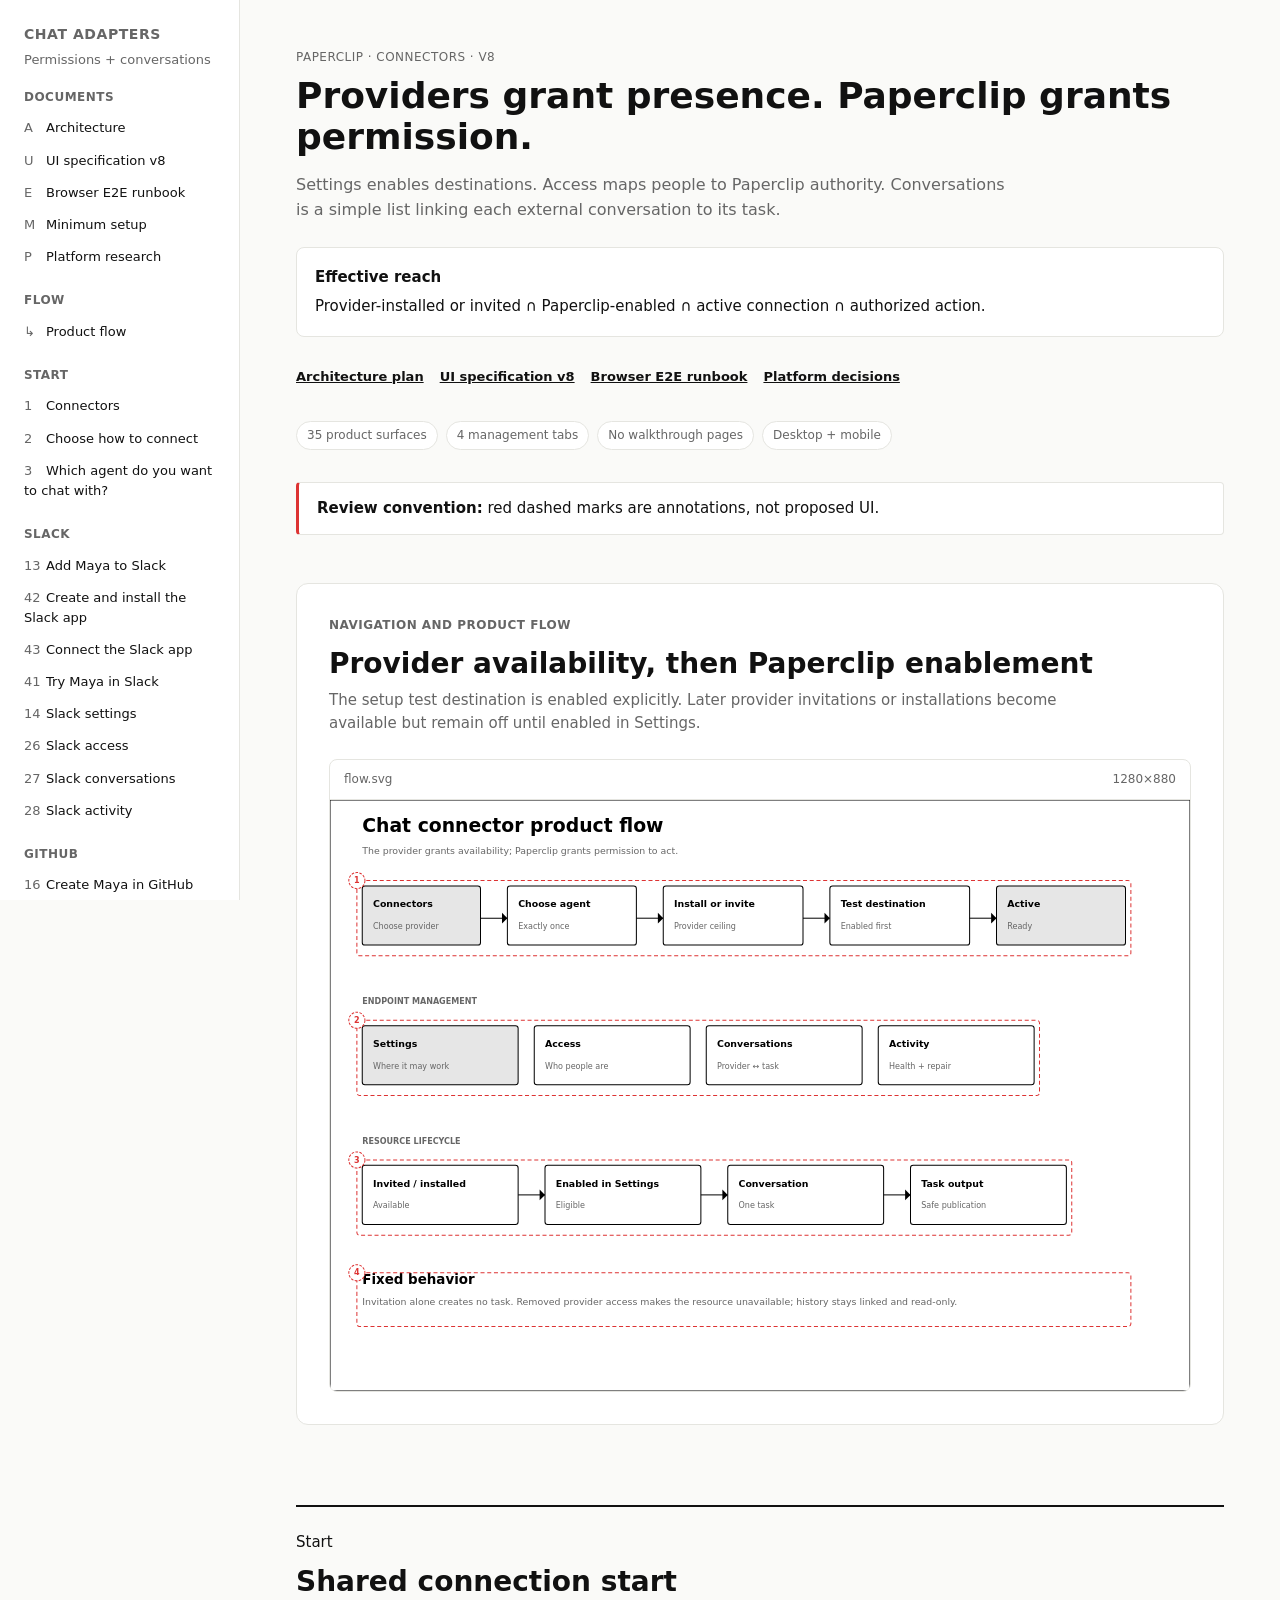
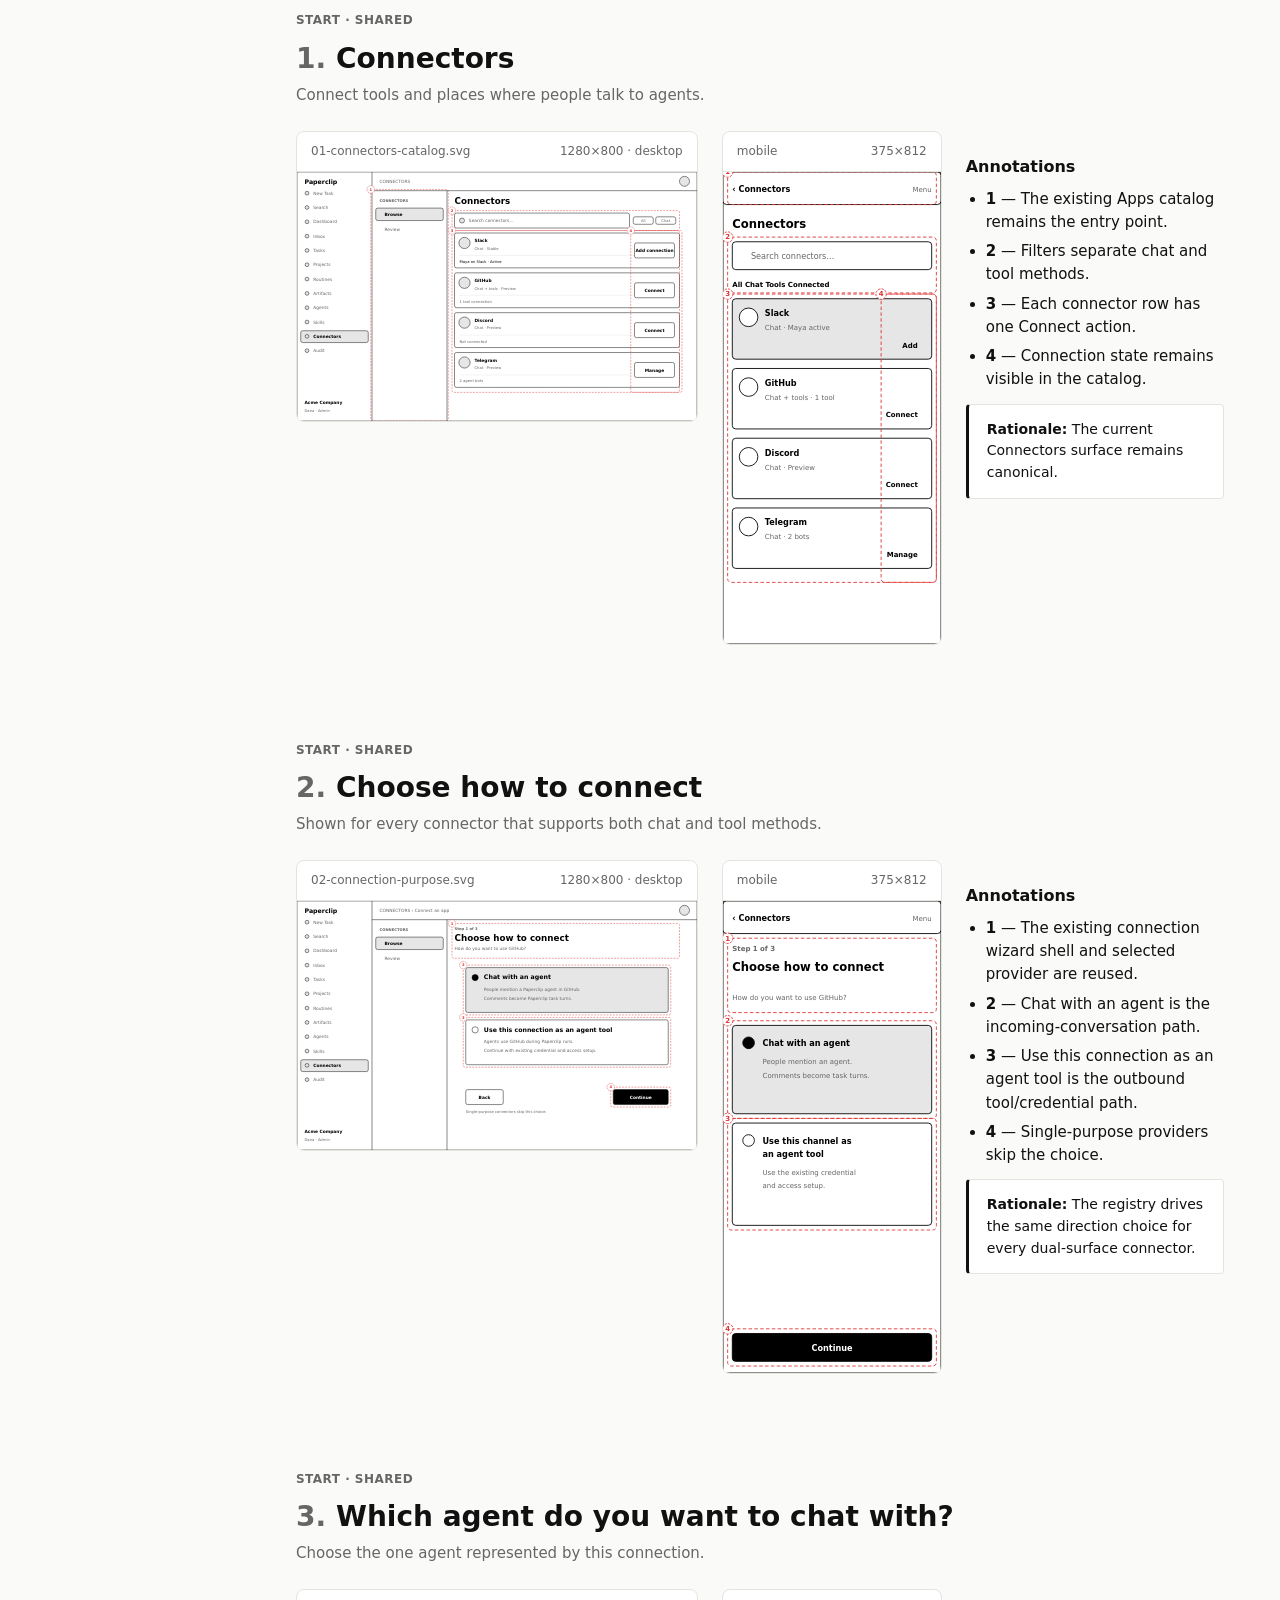
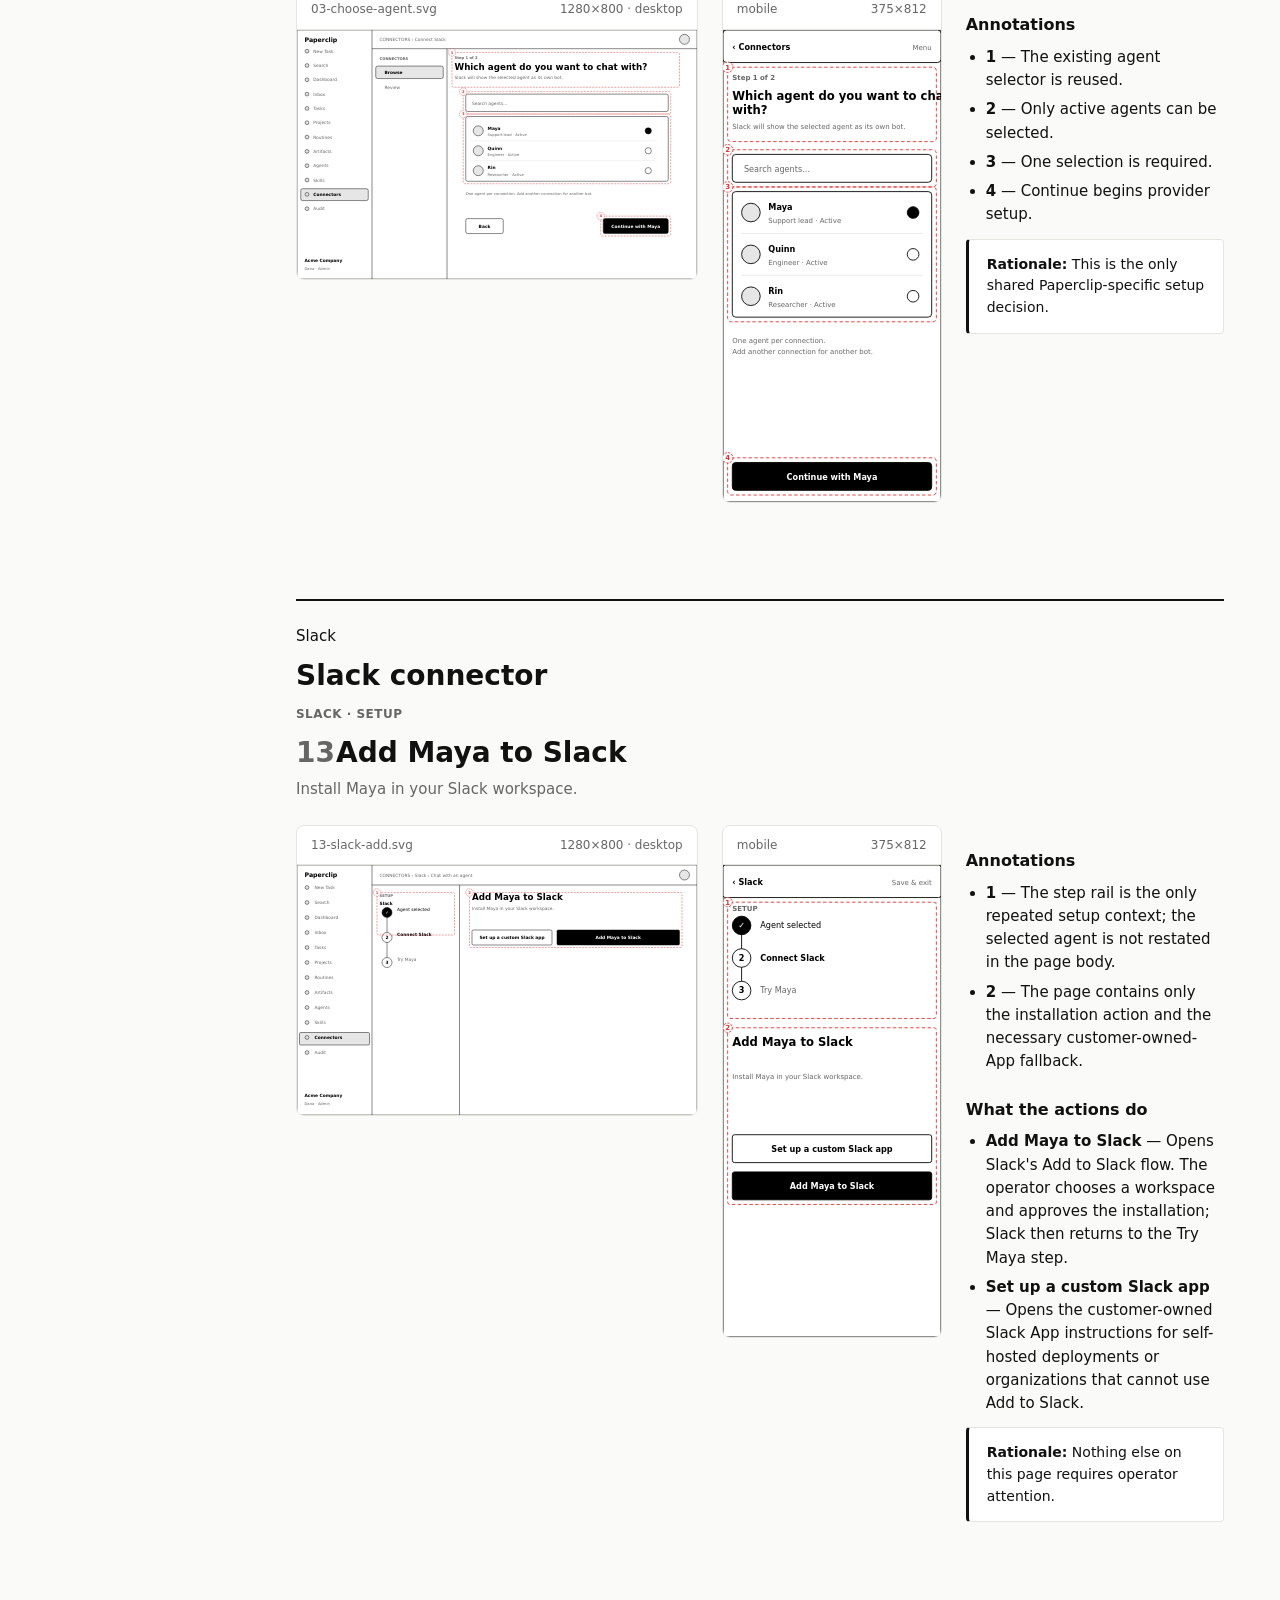
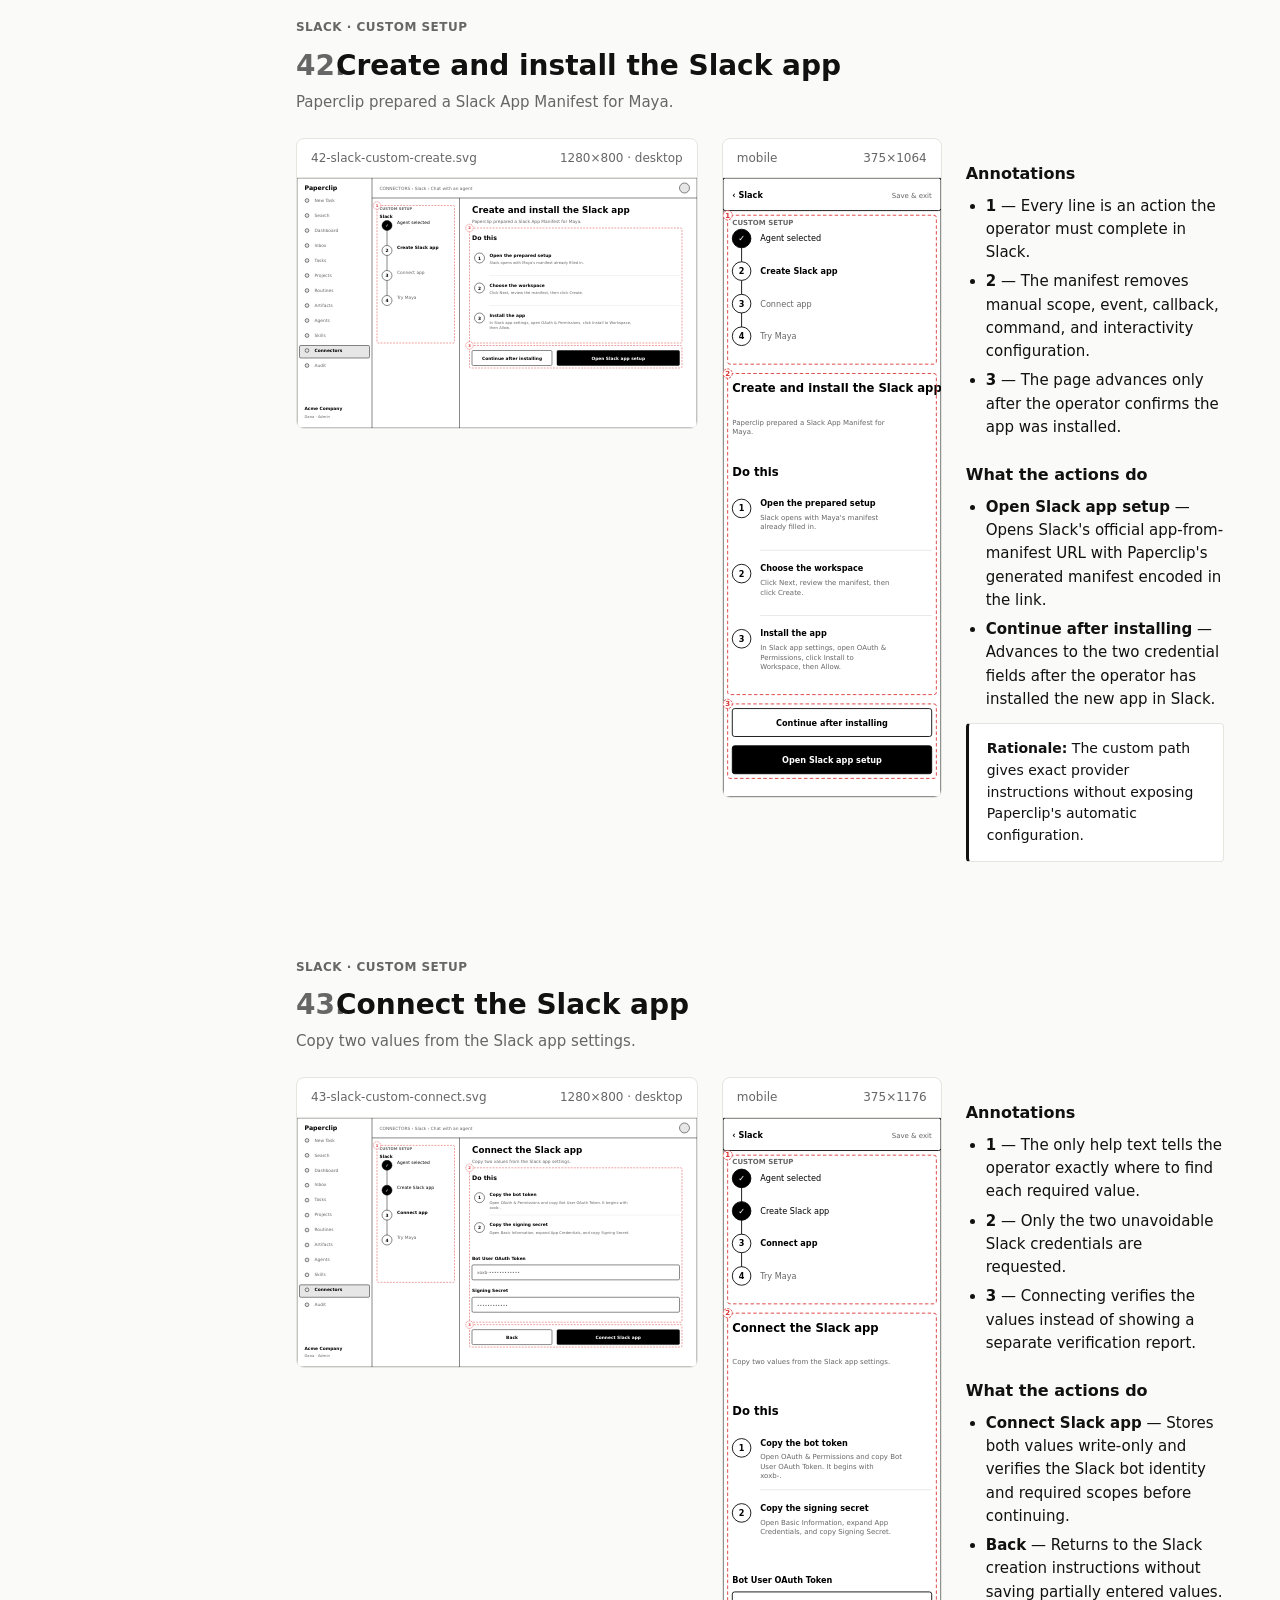
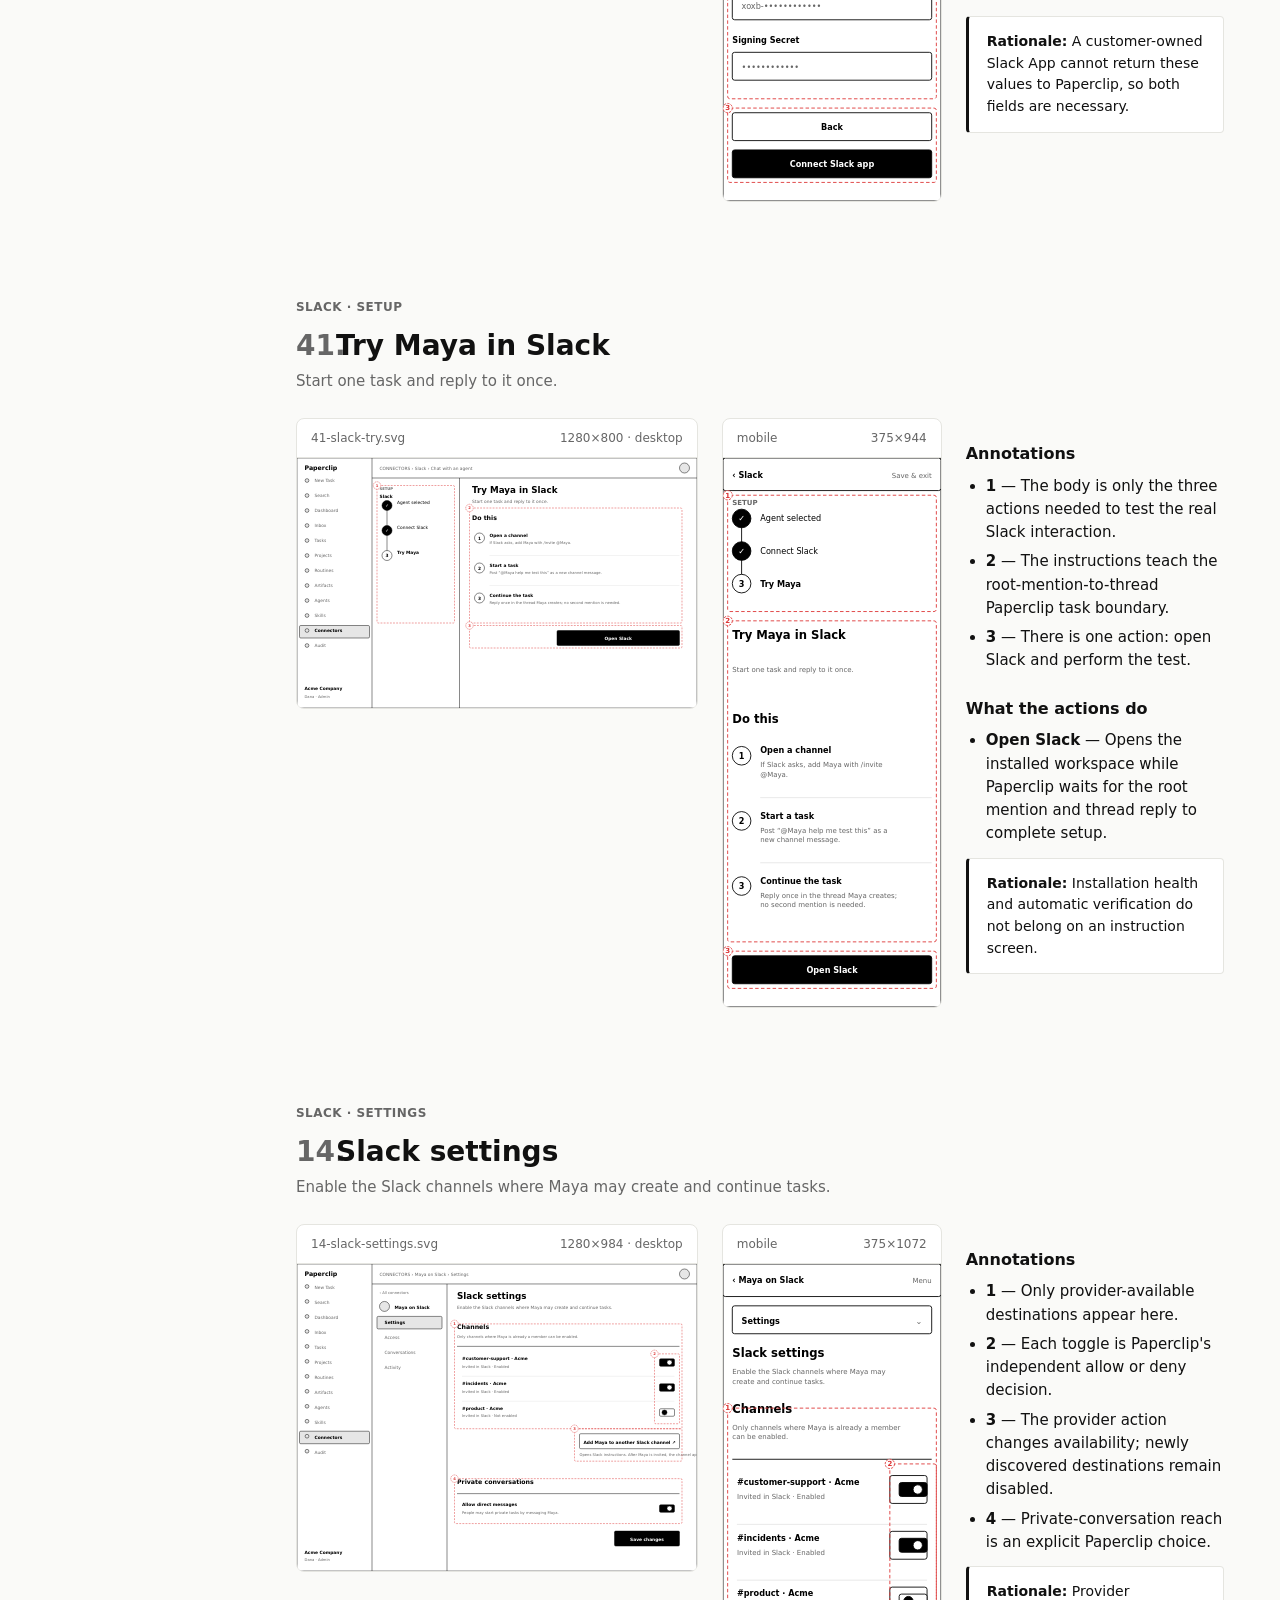
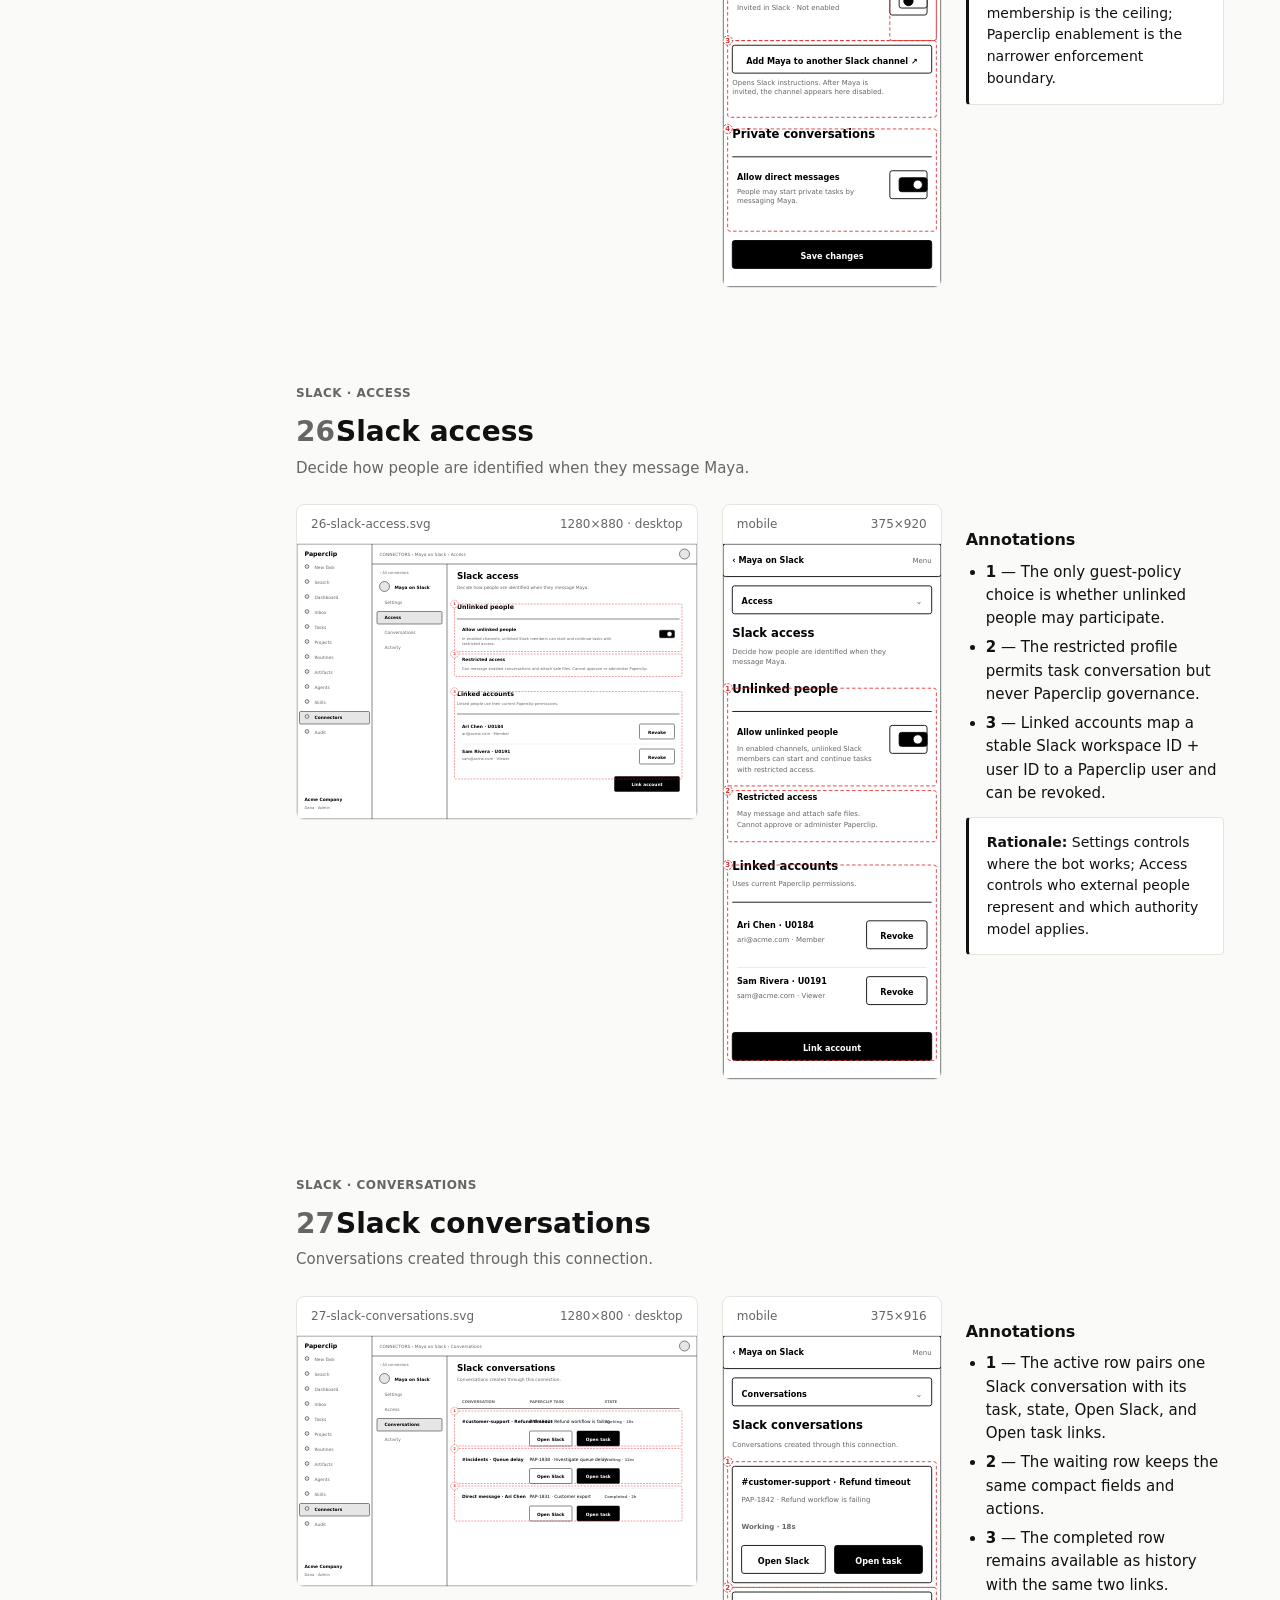
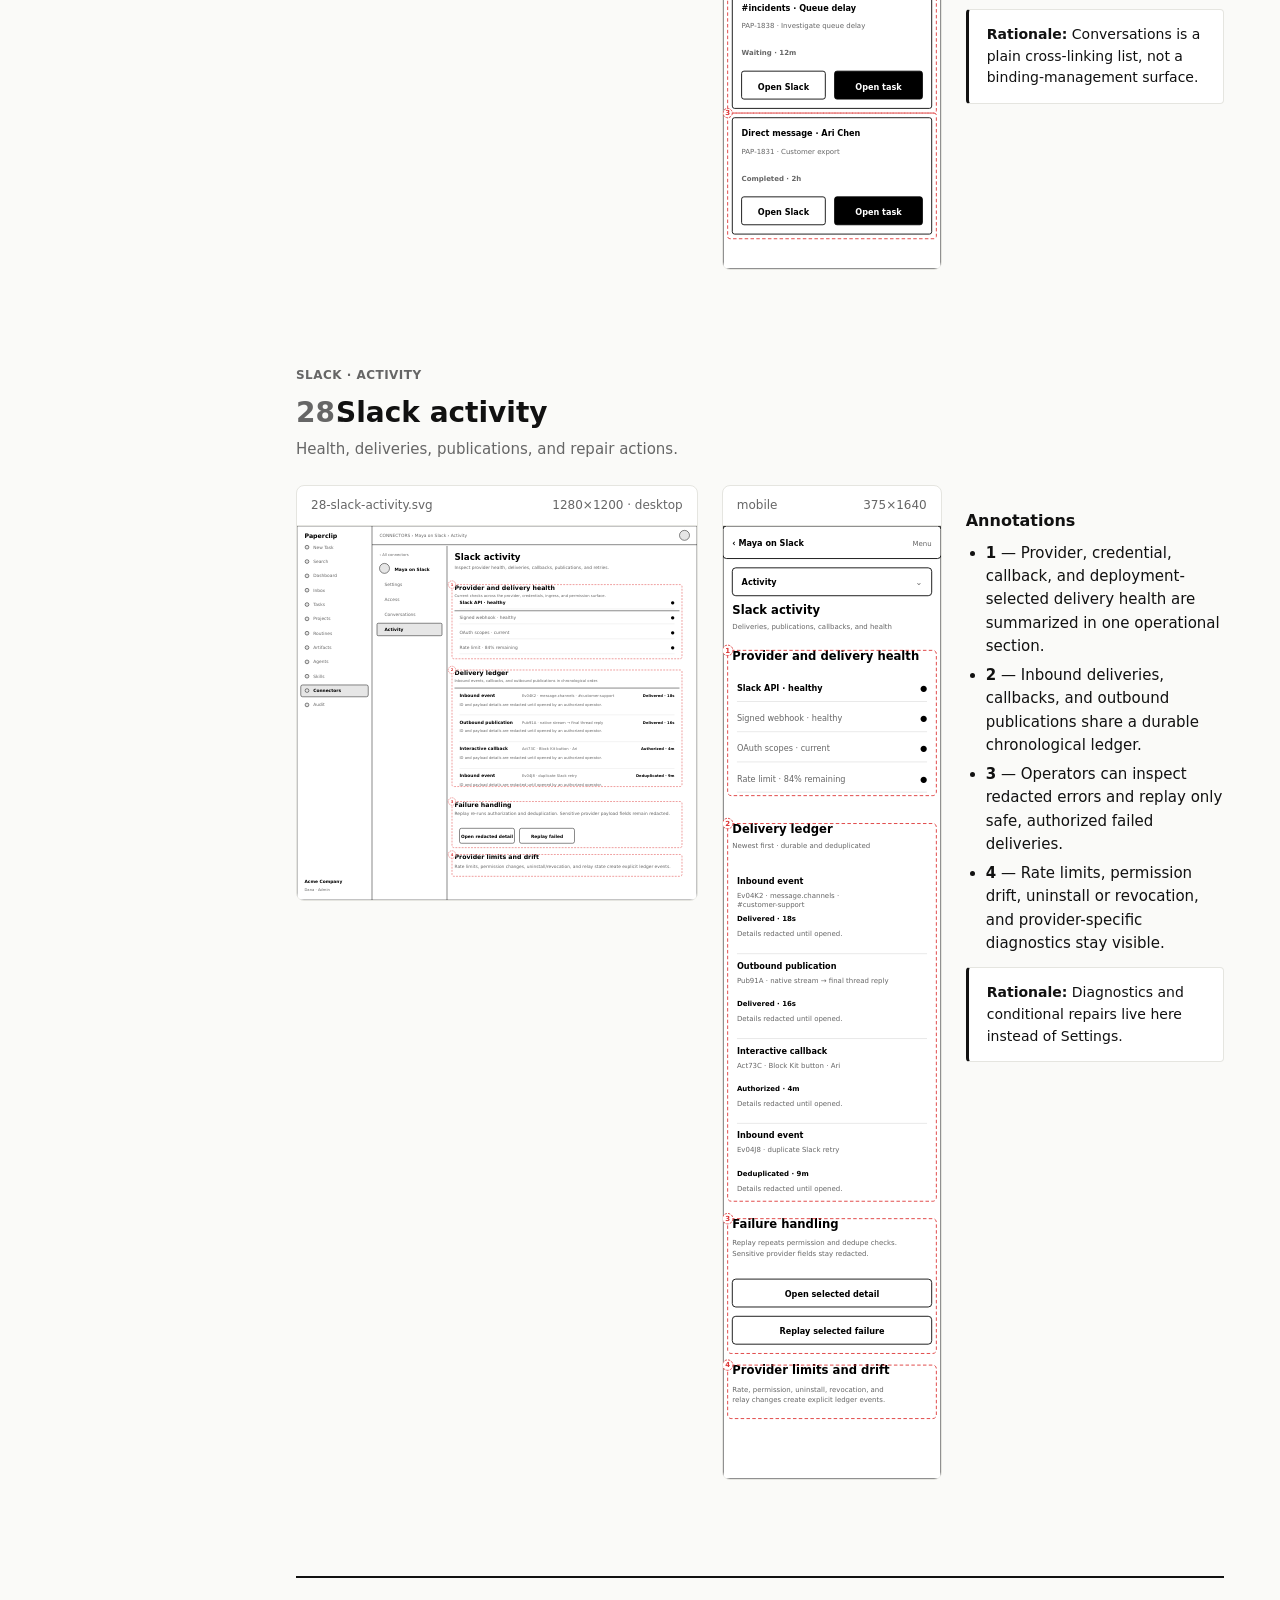
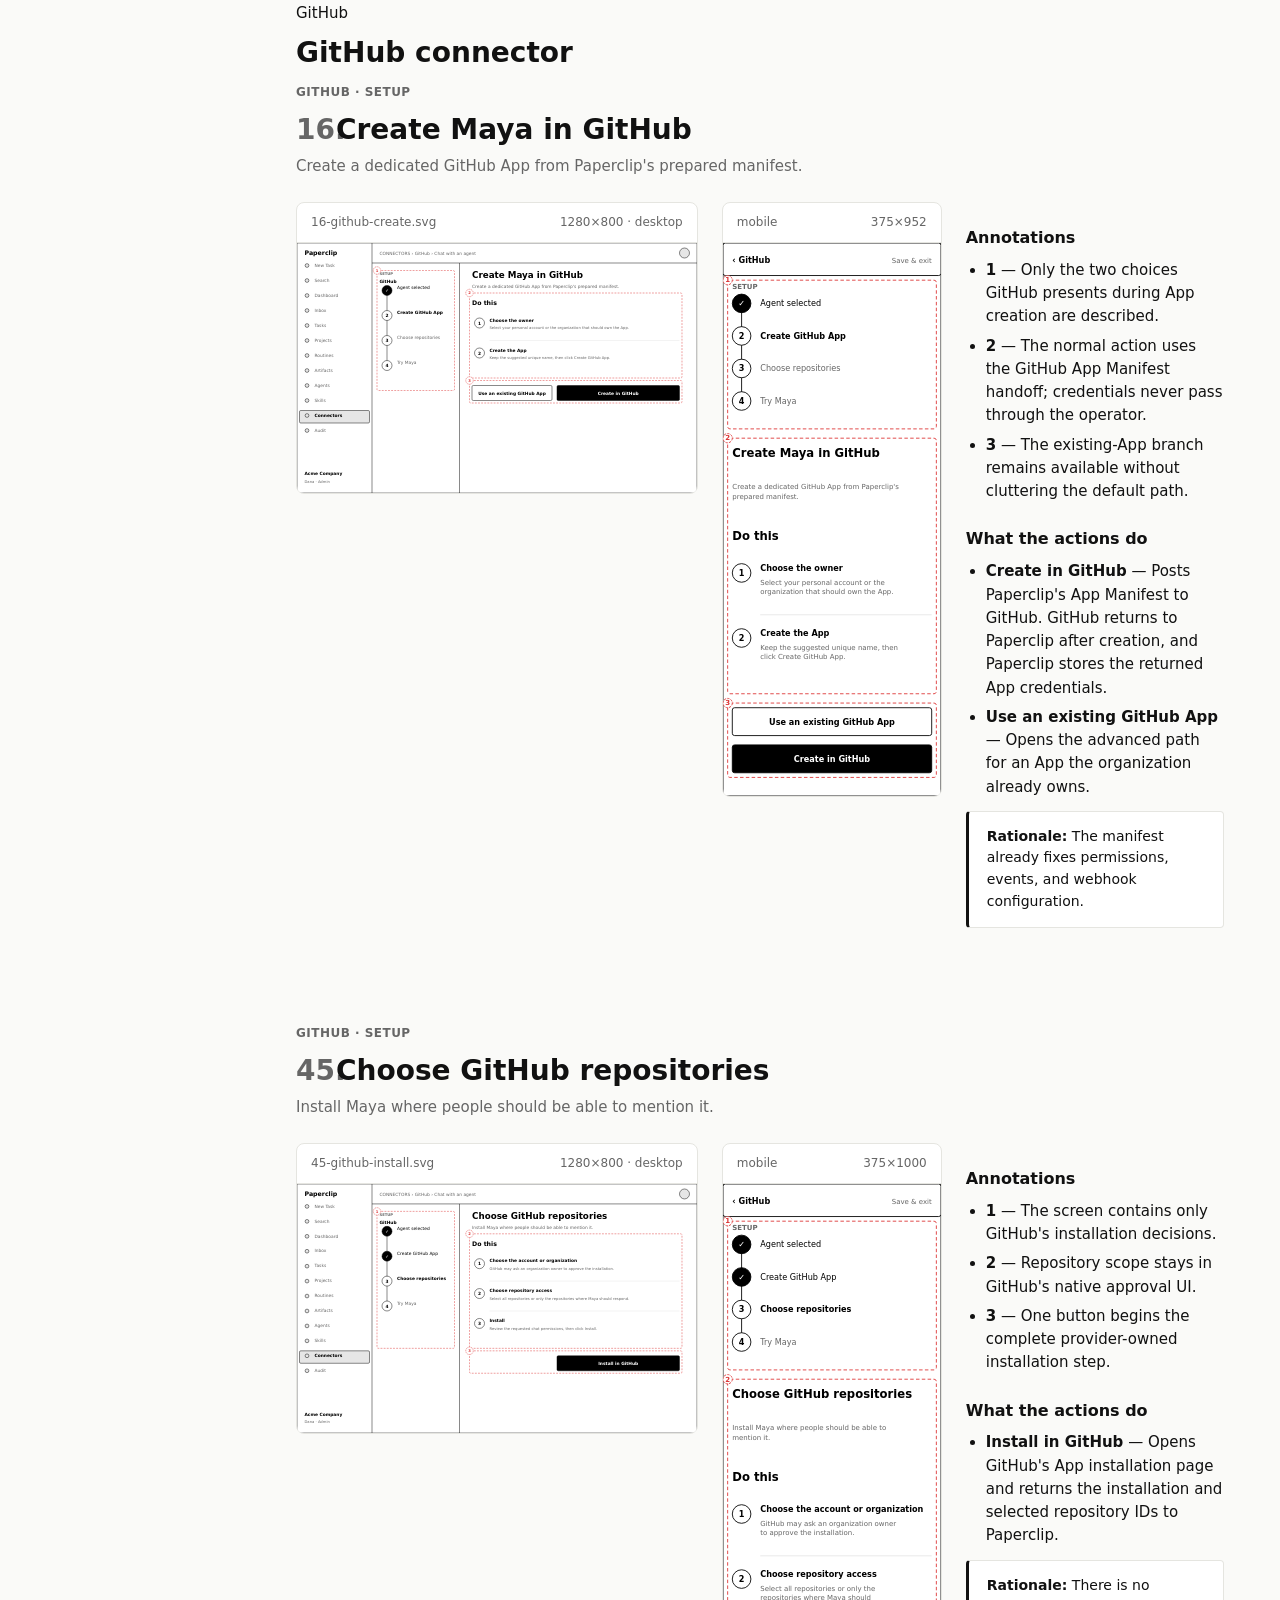
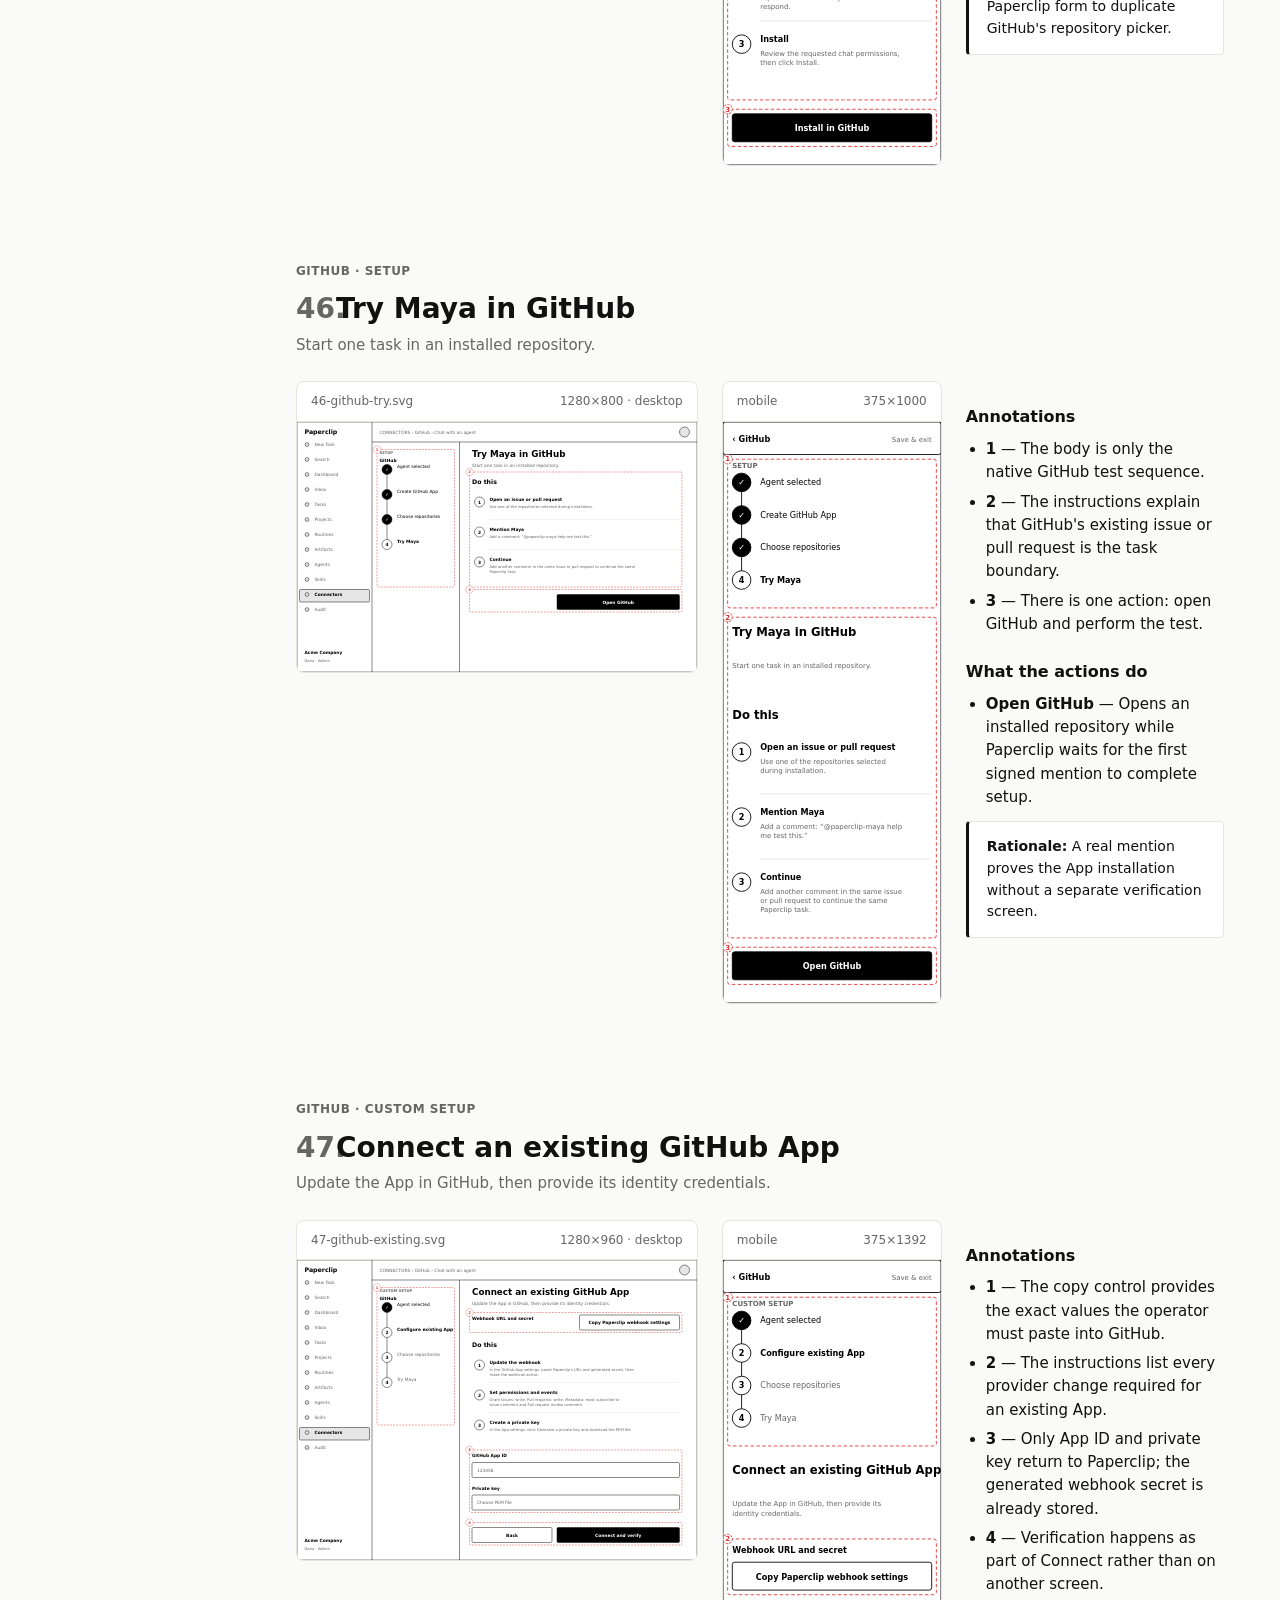
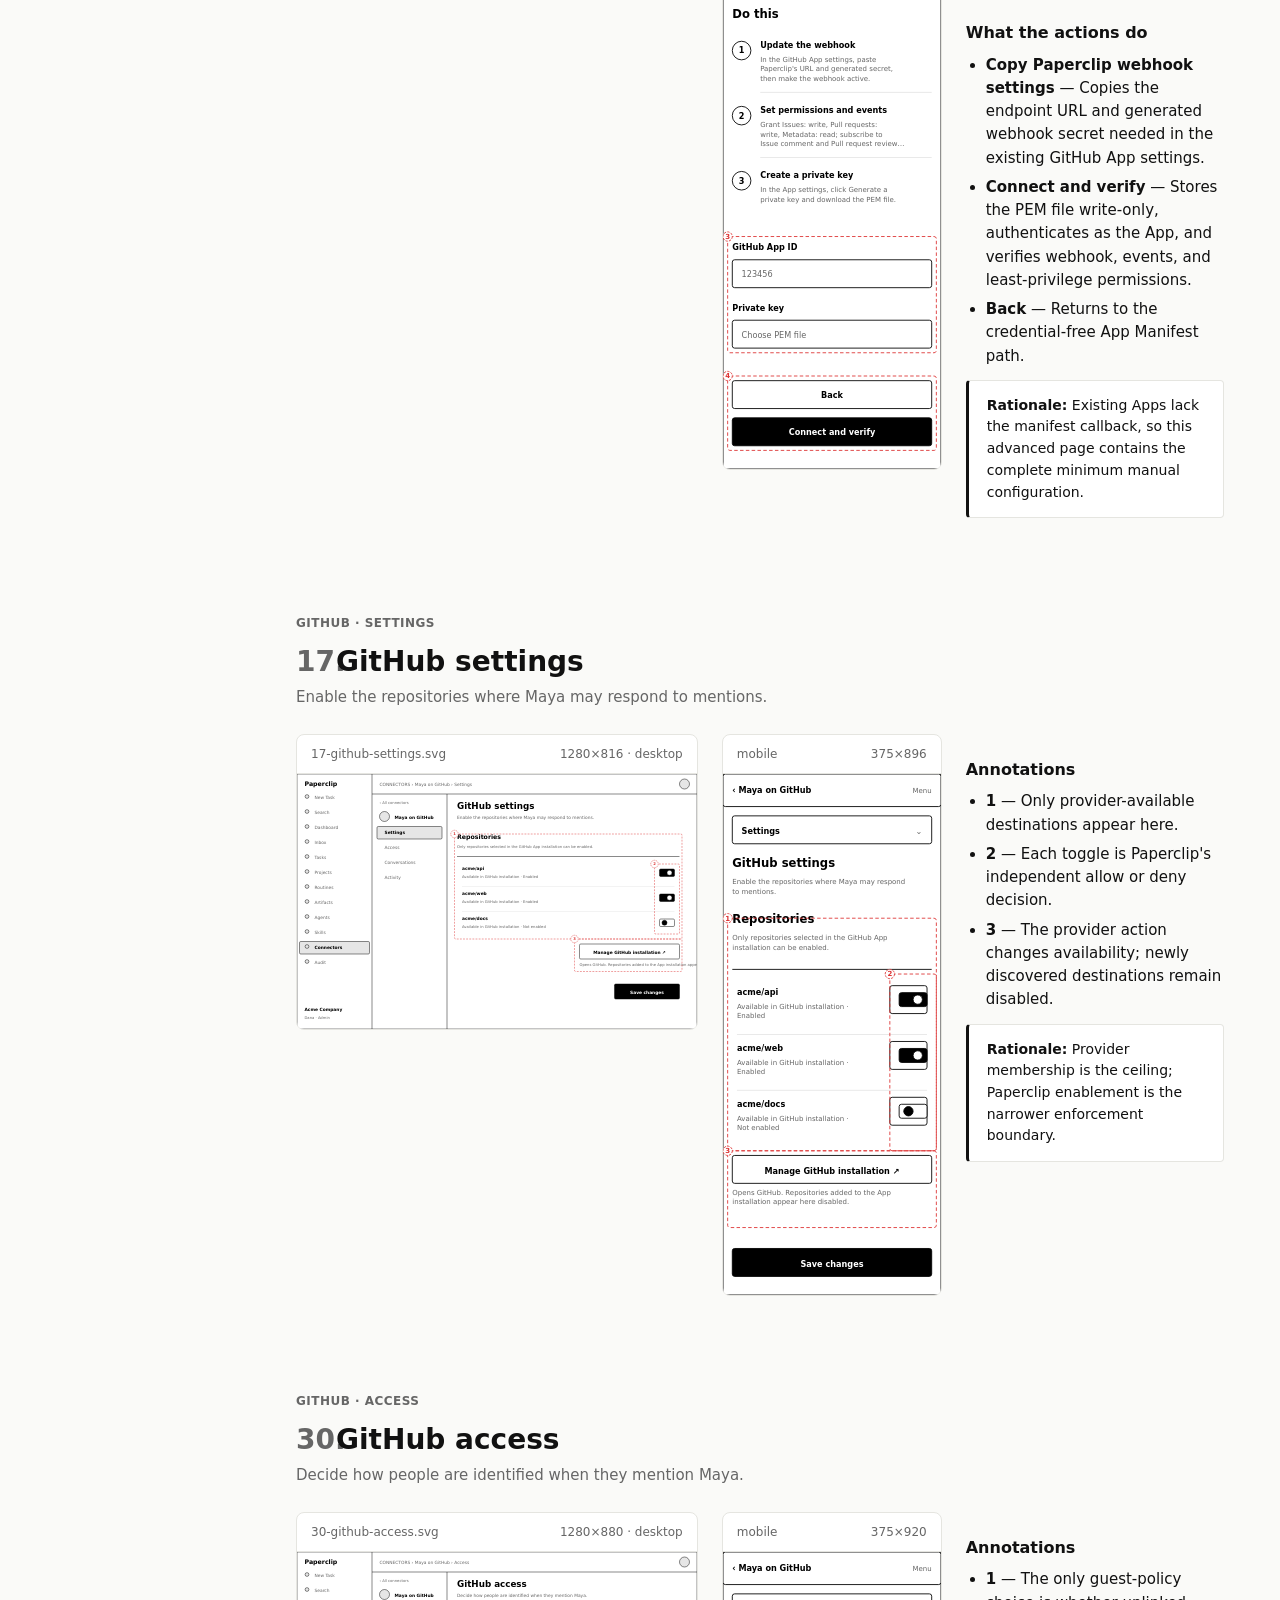
==== doc/plans/chat-adapters/index.html @ 4a719223 "feat: add native chat channel connectors" ====
<!doctype html><html lang="en"><head><meta charset="utf-8"/><meta name="viewport" content="width=device-width,initial-scale=1"/><title>Paperclip chat adapters — permissions and conversation review</title><style>
  :root {
    --bg: #fafaf8;
    --panel: #ffffff;
    --ink: #111111;
    --muted: #666666;
    --line: #e5e5e0;
    --accent: #d33;
    --maxw: 1200px;
  }
  * { box-sizing: border-box; }
  html, body { margin: 0; padding: 0; }
  body {
    font: 15px/1.55 -apple-system, system-ui, "Segoe UI", sans-serif;
    background: var(--bg);
    color: var(--ink);
    -webkit-font-smoothing: antialiased;
  }
  a { color: inherit; }

  .shell { display: grid; grid-template-columns: 240px 1fr; min-height: 100vh; }

  .toc {
    position: sticky; top: 0; align-self: start;
    height: 100vh; overflow: auto;
    padding: 24px 16px 24px 24px;
    border-right: 1px solid var(--line);
    background: var(--panel);
    font-size: 13px;
    z-index: 20;
  }
  .toc h1 { font-size: 14px; margin: 0 0 4px; letter-spacing: 0.04em; text-transform: uppercase; color: var(--muted); }
  .toc h2 { font-size: 12px; margin: 24px 0 6px; letter-spacing: 0.04em; text-transform: uppercase; color: var(--muted); font-weight: 700; }
  .toc a { display: block; text-decoration: none; padding: 6px 8px; margin-left: -8px; border-radius: 4px; color: var(--ink); }
  .toc a:hover { background: var(--bg); }
  .toc .num { display: inline-block; width: 22px; color: var(--muted); }
  .toc .toc-summary { display: none; }
  .toc .toc-body { display: block; }

  main { padding: 48px 56px 96px; max-width: 1300px; min-width: 0; }

  header.hero { max-width: var(--maxw); margin-bottom: 64px; }
  header.hero .crumb { color: var(--muted); font-size: 12px; letter-spacing: 0.04em; text-transform: uppercase; }
  header.hero h1 { font-size: 36px; line-height: 1.15; margin: 8px 0 16px; }
  header.hero p { color: var(--muted); max-width: 720px; font-size: 16px; }
  header.hero .pills { margin-top: 20px; display: flex; gap: 8px; flex-wrap: wrap; }
  header.hero .pill { font-size: 12px; padding: 4px 10px; border: 1px solid var(--line); border-radius: 999px; background: var(--panel); color: var(--muted); }

  section { scroll-margin-top: 24px; max-width: var(--maxw); margin-bottom: 96px; }
  section .lede { color: var(--muted); margin: 0 0 12px; font-size: 12px; letter-spacing: 0.04em; text-transform: uppercase; font-weight: 700; }
  section h2 { font-size: 28px; line-height: 1.2; margin: 0 0 8px; }
  section h2 .step-num { display: inline-block; width: 40px; color: var(--muted); }
  section h3 { font-size: 16px; margin: 24px 0 8px; }
  section .desc { color: var(--muted); margin: 0 0 24px; max-width: 760px; }

  /* canvas: desktop wire (wide) on left, mobile wire (tall narrow) middle, notes right.
     Mobile is a first-class deliverable — never tabbed, never stacked away. */
  .grid {
    display: grid; gap: 24px;
    grid-template-columns: minmax(0, 1.4fr) 220px minmax(0, 0.9fr);
    align-items: start;
  }
  @media (max-width: 1180px) {
    .grid { grid-template-columns: minmax(0, 1fr) 200px; }
    .grid > .notes-col { grid-column: 1 / -1; }
  }
  @media (max-width: 980px) { .grid { grid-template-columns: 1fr; } .grid > .mobile-col { max-width: 280px; } }

  /* tablet */
  @media (max-width: 900px) {
    .shell { grid-template-columns: 1fr; }
    .toc {
      position: sticky; top: 0;
      height: auto; max-height: 60vh;
      padding: 12px 16px;
      border-right: none;
      border-bottom: 1px solid var(--line);
    }
    .toc .toc-summary {
      display: flex;
      justify-content: space-between;
      align-items: center;
      cursor: pointer;
      list-style: none;
      padding: 4px 0;
    }
    .toc .toc-summary::-webkit-details-marker { display: none; }
    .toc .toc-summary .title { font-size: 13px; font-weight: 600; }
    .toc .toc-summary .crumb { font-size: 11px; color: var(--muted); letter-spacing: 0.04em; text-transform: uppercase; }
    .toc .toc-summary .chevron {
      width: 10px; height: 10px;
      border-right: 1.5px solid var(--ink);
      border-bottom: 1.5px solid var(--ink);
      transform: rotate(45deg);
      transition: transform 120ms ease;
      margin-right: 4px;
    }
    .toc[open] .toc-summary .chevron { transform: rotate(225deg) translate(-2px, -2px); }
    .toc .toc-body { display: none; padding-top: 8px; border-top: 1px solid var(--line); margin-top: 8px; }
    .toc[open] .toc-body { display: block; }
    main { padding: 24px 20px 64px; }
    header.hero { margin-bottom: 40px; }
    header.hero h1 { font-size: 28px; }
    header.hero p { font-size: 15px; }
    section { margin-bottom: 64px; scroll-margin-top: 80px; }
    section h2 { font-size: 24px; }
    section h2 .step-num { width: 32px; }
    .flow-section { padding: 20px; margin-bottom: 40px; scroll-margin-top: 80px; }
  }

  /* phone */
  @media (max-width: 560px) {
    main { padding: 16px 14px 56px; }
    header.hero { margin-bottom: 32px; }
    header.hero h1 { font-size: 24px; line-height: 1.2; }
    header.hero p { font-size: 14px; }
    section { margin-bottom: 48px; }
    section h2 { font-size: 20px; line-height: 1.25; }
    section h2 .step-num { width: 28px; }
    section h3 { font-size: 15px; margin: 20px 0 6px; }
    section .desc { font-size: 14px; }
    .grid { gap: 16px; }
    .flow-section { padding: 16px; border-radius: 8px; }
    .wire .label { padding: 8px 10px; font-size: 11px; gap: 8px; }
    body { font-size: 14px; }
  }

  .wire {
    background: var(--panel);
    border: 1px solid var(--line);
    border-radius: 8px;
    overflow: hidden;
    cursor: zoom-in;
    transition: transform 80ms ease, box-shadow 80ms ease;
  }
  .wire:hover { box-shadow: 0 8px 24px rgba(0,0,0,0.08); }
  .wire .label {
    padding: 10px 14px;
    font-size: 12px;
    color: var(--muted);
    border-bottom: 1px solid var(--line);
    display: flex; justify-content: space-between; align-items: center;
  }
  .wire img { display: block; width: 100%; height: auto; background: #fff; }
  /* mobile wire renders narrow inside its 220px column so it reads as a phone */
  .wire.mobile-wire img { max-width: 220px; margin: 0 auto; }

  .ref {
    background: var(--panel);
    border: 1px solid var(--line);
    border-radius: 8px;
    padding: 14px;
  }
  .ref .label { font-size: 12px; color: var(--muted); margin-bottom: 8px; display: flex; justify-content: space-between; align-items: baseline; }
  .ref img { display: block; width: 100%; height: auto; border: 1px solid var(--line); border-radius: 4px; cursor: zoom-in; }

  .notes ul { padding-left: 20px; margin: 8px 0; }
  .notes li { margin-bottom: 6px; }
  .notes .why {
    background: var(--panel);
    border: 1px solid var(--line);
    border-left: 3px solid var(--ink);
    padding: 14px 18px;
    border-radius: 4px;
    margin-top: 12px;
    font-size: 14px;
  }

  .flow-section { background: var(--panel); border: 1px solid var(--line); border-radius: 12px; padding: 32px; margin-bottom: 64px; max-width: var(--maxw); }
  .flow-section h2 { margin-top: 0; }
  .flow-section .wire { margin-top: 16px; }

  /* lightbox */
  .lightbox {
    position: fixed; inset: 0;
    background: rgba(0,0,0,0.86);
    display: none;
    align-items: center; justify-content: center;
    z-index: 100;
    cursor: zoom-out;
    padding: 32px;
  }
  .lightbox.open { display: flex; }
  .lightbox img { max-width: 100%; max-height: 100%; background: #fff; box-shadow: 0 30px 80px rgba(0,0,0,0.4); border-radius: 4px; }
  .lightbox .close { position: absolute; top: 16px; right: 24px; font-size: 28px; color: #fff; cursor: pointer; }
  .lightbox .caption { position: absolute; bottom: 16px; left: 50%; transform: translateX(-50%); color: #fff; font-size: 13px; opacity: 0.9; }

  /* mobile lightbox — must come after the desktop rules to win the cascade */
  @media (max-width: 560px) {
    .lightbox { padding: 12px; overflow: auto; touch-action: pinch-zoom; }
    .lightbox.open { display: block; }
    .lightbox img { display: block; width: 100%; max-width: none; max-height: none; height: auto; margin: 40px auto 56px; box-shadow: none; }
    .lightbox .close { position: fixed; top: 8px; right: 12px; font-size: 32px; }
    .lightbox .caption { position: fixed; left: 50%; transform: translateX(-50%); font-size: 12px; bottom: 12px; text-align: center; background: rgba(0,0,0,0.7); border-radius: 4px; padding: 6px 12px; }
  }

  .footer { color: var(--muted); font-size: 12px; max-width: var(--maxw); border-top: 1px solid var(--line); padding-top: 24px; }
</style><style>.doc-links{display:flex;flex-wrap:wrap;gap:8px 16px;margin-top:16px}.doc-links a{min-height:48px;display:inline-flex;align-items:center;font-size:13px;font-weight:600}.notice{max-width:var(--maxw);margin:-32px 0 48px;padding:14px 18px;background:var(--panel);border:1px solid var(--line);border-left:3px solid var(--accent);border-radius:4px}.notice p{margin:0}.decision{margin-top:24px;padding:18px;background:var(--panel);border:1px solid var(--line);border-radius:8px}.decision b{display:block;margin-bottom:6px}.provider-break{max-width:var(--maxw);margin:80px 0 8px;padding-top:24px;border-top:2px solid var(--ink)}.provider-break h2{font-size:28px;margin:6px 0 0}.toc-body h2{margin-top:18px}code{font-size:.92em}</style></head><body><div class="shell"><details class="toc"><summary class="toc-summary"><span><span class="crumb">Chat adapters · v8</span><br><span class="title">Jump to a screen</span></span><span class="chevron" aria-hidden="true"></span></summary><nav class="toc-body" aria-label="Section navigation"><h1>Chat adapters</h1><div style="font-size:13px;color:var(--muted);margin-bottom:16px">Permissions + conversations</div><h2>Documents</h2><a href="2026-09-03-chat-adapters-architecture.md"><span class="num">A</span>Architecture</a><a href="2026-09-04-chat-adapters-ui-surfaces-v8.md"><span class="num">U</span>UI specification v8</a><a href="2026-09-04-chat-adapters-browser-e2e-runbook.md"><span class="num">E</span>Browser E2E runbook</a><a href="2026-09-04-chat-adapters-minimum-setup-v6.md"><span class="num">M</span>Minimum setup</a><a href="2026-09-04-chat-adapters-platform-surfaces.md"><span class="num">P</span>Platform research</a><h2>Flow</h2><a href="#flow"><span class="num">↳</span>Product flow</a><h2>Start</h2><a href="#s01"><span class="num">1</span>Connectors</a>
<a href="#s02"><span class="num">2</span>Choose how to connect</a>
<a href="#s03"><span class="num">3</span>Which agent do you want to chat with?</a>
<h2>Slack</h2><a href="#s13"><span class="num">13</span>Add Maya to Slack</a>
<a href="#s42"><span class="num">42</span>Create and install the Slack app</a>
<a href="#s43"><span class="num">43</span>Connect the Slack app</a>
<a href="#s41"><span class="num">41</span>Try Maya in Slack</a>
<a href="#s14"><span class="num">14</span>Slack settings</a>
<a href="#s26"><span class="num">26</span>Slack access</a>
<a href="#s27"><span class="num">27</span>Slack conversations</a>
<a href="#s28"><span class="num">28</span>Slack activity</a>
<h2>GitHub</h2><a href="#s16"><span class="num">16</span>Create Maya in GitHub</a>
<a href="#s45"><span class="num">45</span>Choose GitHub repositories</a>
<a href="#s46"><span class="num">46</span>Try Maya in GitHub</a>
<a href="#s47"><span class="num">47</span>Connect an existing GitHub App</a>
<a href="#s17"><span class="num">17</span>GitHub settings</a>
<a href="#s30"><span class="num">30</span>GitHub access</a>
<a href="#s31"><span class="num">31</span>GitHub conversations</a>
<a href="#s32"><span class="num">32</span>GitHub activity</a>
<h2>Microsoft Teams</h2><a href="#s19"><span class="num">19</span>Create Maya for Microsoft Teams</a>
<a href="#s49"><span class="num">49</span>Install Maya in Microsoft Teams</a>
<a href="#s50"><span class="num">50</span>Try Maya in Microsoft Teams</a>
<a href="#s48"><span class="num">48</span>Set up Microsoft manually</a>
<a href="#s20"><span class="num">20</span>Microsoft Teams settings</a>
<a href="#s34"><span class="num">34</span>Microsoft Teams access</a>
<a href="#s35"><span class="num">35</span>Microsoft Teams conversations</a>
<a href="#s36"><span class="num">36</span>Microsoft Teams activity</a>
<h2>Telegram</h2><a href="#s22"><span class="num">22</span>Create Maya in Telegram</a>
<a href="#s51"><span class="num">51</span>Try Maya in Telegram</a>
<a href="#s23"><span class="num">23</span>Telegram settings</a>
<a href="#s38"><span class="num">38</span>Telegram access</a>
<a href="#s39"><span class="num">39</span>Telegram conversations</a>
<a href="#s40"><span class="num">40</span>Telegram activity</a>
<h2>Paperclip</h2><a href="#s11"><span class="num">11</span>Externally connected task</a>
<a href="#s12"><span class="num">12</span>Agent Channels</a><h2>Review</h2><a href="#decisions"><span class="num">✓</span>Permission model</a></nav></details><main><header class="hero"><div class="crumb">Paperclip · Connectors · v8</div><h1>Providers grant presence. Paperclip grants permission.</h1><p>Settings enables destinations. Access maps people to Paperclip authority. Conversations is a simple list linking each external conversation to its task.</p><div class="decision"><b>Effective reach</b><span>Provider-installed or invited ∩ Paperclip-enabled ∩ active connection ∩ authorized action.</span></div><div class="doc-links"><a href="2026-09-03-chat-adapters-architecture.md">Architecture plan</a><a href="2026-09-04-chat-adapters-ui-surfaces-v8.md">UI specification v8</a><a href="2026-09-04-chat-adapters-browser-e2e-runbook.md">Browser E2E runbook</a><a href="2026-09-04-chat-adapters-platform-surfaces.md">Platform decisions</a></div><div class="pills"><span class="pill">35 product surfaces</span><span class="pill">4 management tabs</span><span class="pill">No walkthrough pages</span><span class="pill">Desktop + mobile</span></div></header><div class="notice" role="note"><p><b>Review convention:</b> red dashed marks are annotations, not proposed UI.</p></div><section id="flow" class="flow-section"><div class="lede">Navigation and product flow</div><h2>Provider availability, then Paperclip enablement</h2><p class="desc">The setup test destination is enabled explicitly. Later provider invitations or installations become available but remain off until enabled in Settings.</p><div class="wire" data-zoom data-caption="Chat connector product flow"><div class="label"><span>flow.svg</span><span>1280×880</span></div><img src="wireframes-v8/flow.svg" alt="Chat connector product flow"/></div></section><div class="provider-break"><div class="lede">Start</div><h2>Shared connection start</h2></div><section id="s01"><div class="lede">Start · Shared</div><h2><span class="step-num">1.</span>Connectors</h2><p class="desc">Connect tools and places where people talk to agents.</p><div class="grid"><div class="wire" data-zoom data-caption="01 · Connectors (desktop)"><div class="label"><span>01-connectors-catalog.svg</span><span>1280×800 · desktop</span></div><img src="wireframes-v8/01-connectors-catalog.svg" alt="Connectors desktop wireframe" /></div><div class="wire mobile-wire mobile-col" data-zoom data-caption="01 · Connectors (mobile)"><div class="label"><span>mobile</span><span>375×812</span></div><img src="wireframes-v8/01-connectors-catalog-mobile.svg" alt="Connectors mobile wireframe" /></div><div class="notes-col"><div class="notes"><h3>Annotations</h3><ul><li><b>1</b> — The existing Apps catalog remains the entry point.</li>
<li><b>2</b> — Filters separate chat and tool methods.</li>
<li><b>3</b> — Each connector row has one Connect action.</li>
<li><b>4</b> — Connection state remains visible in the catalog.</li></ul><div class="why"><b>Rationale:</b> The current Connectors surface remains canonical.</div></div></div></div></section>
<section id="s02"><div class="lede">Start · Shared</div><h2><span class="step-num">2.</span>Choose how to connect</h2><p class="desc">Shown for every connector that supports both chat and tool methods.</p><div class="grid"><div class="wire" data-zoom data-caption="02 · Choose how to connect (desktop)"><div class="label"><span>02-connection-purpose.svg</span><span>1280×800 · desktop</span></div><img src="wireframes-v8/02-connection-purpose.svg" alt="Choose how to connect desktop wireframe" /></div><div class="wire mobile-wire mobile-col" data-zoom data-caption="02 · Choose how to connect (mobile)"><div class="label"><span>mobile</span><span>375×812</span></div><img src="wireframes-v8/02-connection-purpose-mobile.svg" alt="Choose how to connect mobile wireframe" /></div><div class="notes-col"><div class="notes"><h3>Annotations</h3><ul><li><b>1</b> — The existing connection wizard shell and selected provider are reused.</li>
<li><b>2</b> — Chat with an agent is the incoming-conversation path.</li>
<li><b>3</b> — Use this connection as an agent tool is the outbound tool/credential path.</li>
<li><b>4</b> — Single-purpose providers skip the choice.</li></ul><div class="why"><b>Rationale:</b> The registry drives the same direction choice for every dual-surface connector.</div></div></div></div></section>
<section id="s03"><div class="lede">Start · Shared</div><h2><span class="step-num">3.</span>Which agent do you want to chat with?</h2><p class="desc">Choose the one agent represented by this connection.</p><div class="grid"><div class="wire" data-zoom data-caption="03 · Which agent do you want to chat with? (desktop)"><div class="label"><span>03-choose-agent.svg</span><span>1280×800 · desktop</span></div><img src="wireframes-v8/03-choose-agent.svg" alt="Which agent do you want to chat with? desktop wireframe" /></div><div class="wire mobile-wire mobile-col" data-zoom data-caption="03 · Which agent do you want to chat with? (mobile)"><div class="label"><span>mobile</span><span>375×812</span></div><img src="wireframes-v8/03-choose-agent-mobile.svg" alt="Which agent do you want to chat with? mobile wireframe" /></div><div class="notes-col"><div class="notes"><h3>Annotations</h3><ul><li><b>1</b> — The existing agent selector is reused.</li>
<li><b>2</b> — Only active agents can be selected.</li>
<li><b>3</b> — One selection is required.</li>
<li><b>4</b> — Continue begins provider setup.</li></ul><div class="why"><b>Rationale:</b> This is the only shared Paperclip-specific setup decision.</div></div></div></div></section>
<div class="provider-break"><div class="lede">Slack</div><h2>Slack connector</h2></div><section id="s13"><div class="lede">Slack · Setup</div><h2><span class="step-num">13.</span>Add Maya to Slack</h2><p class="desc">Install Maya in your Slack workspace.</p><div class="grid"><div class="wire" data-zoom data-caption="13 · Add Maya to Slack (desktop)"><div class="label"><span>13-slack-add.svg</span><span>1280×800 · desktop</span></div><img src="wireframes-v8/13-slack-add.svg" alt="Add Maya to Slack desktop wireframe" /></div><div class="wire mobile-wire mobile-col" data-zoom data-caption="13 · Add Maya to Slack (mobile)"><div class="label"><span>mobile</span><span>375×812</span></div><img src="wireframes-v8/13-slack-add-mobile.svg" alt="Add Maya to Slack mobile wireframe" /></div><div class="notes-col"><div class="notes"><h3>Annotations</h3><ul><li><b>1</b> — The step rail is the only repeated setup context; the selected agent is not restated in the page body.</li>
<li><b>2</b> — The page contains only the installation action and the necessary customer-owned-App fallback.</li></ul><h3>What the actions do</h3><ul><li><b>Add Maya to Slack</b> — Opens Slack's Add to Slack flow. The operator chooses a workspace and approves the installation; Slack then returns to the Try Maya step.</li>
<li><b>Set up a custom Slack app</b> — Opens the customer-owned Slack App instructions for self-hosted deployments or organizations that cannot use Add to Slack.</li></ul><div class="why"><b>Rationale:</b> Nothing else on this page requires operator attention.</div></div></div></div></section>
<section id="s42"><div class="lede">Slack · Custom setup</div><h2><span class="step-num">42.</span>Create and install the Slack app</h2><p class="desc">Paperclip prepared a Slack App Manifest for Maya.</p><div class="grid"><div class="wire" data-zoom data-caption="42 · Create and install the Slack app (desktop)"><div class="label"><span>42-slack-custom-create.svg</span><span>1280×800 · desktop</span></div><img src="wireframes-v8/42-slack-custom-create.svg" alt="Create and install the Slack app desktop wireframe" /></div><div class="wire mobile-wire mobile-col" data-zoom data-caption="42 · Create and install the Slack app (mobile)"><div class="label"><span>mobile</span><span>375×1064</span></div><img src="wireframes-v8/42-slack-custom-create-mobile.svg" alt="Create and install the Slack app mobile wireframe" /></div><div class="notes-col"><div class="notes"><h3>Annotations</h3><ul><li><b>1</b> — Every line is an action the operator must complete in Slack.</li>
<li><b>2</b> — The manifest removes manual scope, event, callback, command, and interactivity configuration.</li>
<li><b>3</b> — The page advances only after the operator confirms the app was installed.</li></ul><h3>What the actions do</h3><ul><li><b>Open Slack app setup</b> — Opens Slack's official app-from-manifest URL with Paperclip's generated manifest encoded in the link.</li>
<li><b>Continue after installing</b> — Advances to the two credential fields after the operator has installed the new app in Slack.</li></ul><div class="why"><b>Rationale:</b> The custom path gives exact provider instructions without exposing Paperclip's automatic configuration.</div></div></div></div></section>
<section id="s43"><div class="lede">Slack · Custom setup</div><h2><span class="step-num">43.</span>Connect the Slack app</h2><p class="desc">Copy two values from the Slack app settings.</p><div class="grid"><div class="wire" data-zoom data-caption="43 · Connect the Slack app (desktop)"><div class="label"><span>43-slack-custom-connect.svg</span><span>1280×800 · desktop</span></div><img src="wireframes-v8/43-slack-custom-connect.svg" alt="Connect the Slack app desktop wireframe" /></div><div class="wire mobile-wire mobile-col" data-zoom data-caption="43 · Connect the Slack app (mobile)"><div class="label"><span>mobile</span><span>375×1176</span></div><img src="wireframes-v8/43-slack-custom-connect-mobile.svg" alt="Connect the Slack app mobile wireframe" /></div><div class="notes-col"><div class="notes"><h3>Annotations</h3><ul><li><b>1</b> — The only help text tells the operator exactly where to find each required value.</li>
<li><b>2</b> — Only the two unavoidable Slack credentials are requested.</li>
<li><b>3</b> — Connecting verifies the values instead of showing a separate verification report.</li></ul><h3>What the actions do</h3><ul><li><b>Connect Slack app</b> — Stores both values write-only and verifies the Slack bot identity and required scopes before continuing.</li>
<li><b>Back</b> — Returns to the Slack creation instructions without saving partially entered values.</li></ul><div class="why"><b>Rationale:</b> A customer-owned Slack App cannot return these values to Paperclip, so both fields are necessary.</div></div></div></div></section>
<section id="s41"><div class="lede">Slack · Setup</div><h2><span class="step-num">41.</span>Try Maya in Slack</h2><p class="desc">Start one task and reply to it once.</p><div class="grid"><div class="wire" data-zoom data-caption="41 · Try Maya in Slack (desktop)"><div class="label"><span>41-slack-try.svg</span><span>1280×800 · desktop</span></div><img src="wireframes-v8/41-slack-try.svg" alt="Try Maya in Slack desktop wireframe" /></div><div class="wire mobile-wire mobile-col" data-zoom data-caption="41 · Try Maya in Slack (mobile)"><div class="label"><span>mobile</span><span>375×944</span></div><img src="wireframes-v8/41-slack-try-mobile.svg" alt="Try Maya in Slack mobile wireframe" /></div><div class="notes-col"><div class="notes"><h3>Annotations</h3><ul><li><b>1</b> — The body is only the three actions needed to test the real Slack interaction.</li>
<li><b>2</b> — The instructions teach the root-mention-to-thread Paperclip task boundary.</li>
<li><b>3</b> — There is one action: open Slack and perform the test.</li></ul><h3>What the actions do</h3><ul><li><b>Open Slack</b> — Opens the installed workspace while Paperclip waits for the root mention and thread reply to complete setup.</li></ul><div class="why"><b>Rationale:</b> Installation health and automatic verification do not belong on an instruction screen.</div></div></div></div></section>
<section id="s14"><div class="lede">Slack · Settings</div><h2><span class="step-num">14.</span>Slack settings</h2><p class="desc">Enable the Slack channels where Maya may create and continue tasks.</p><div class="grid"><div class="wire" data-zoom data-caption="14 · Slack settings (desktop)"><div class="label"><span>14-slack-settings.svg</span><span>1280×984 · desktop</span></div><img src="wireframes-v8/14-slack-settings.svg" alt="Slack settings desktop wireframe" /></div><div class="wire mobile-wire mobile-col" data-zoom data-caption="14 · Slack settings (mobile)"><div class="label"><span>mobile</span><span>375×1072</span></div><img src="wireframes-v8/14-slack-settings-mobile.svg" alt="Slack settings mobile wireframe" /></div><div class="notes-col"><div class="notes"><h3>Annotations</h3><ul><li><b>1</b> — Only provider-available destinations appear here.</li>
<li><b>2</b> — Each toggle is Paperclip's independent allow or deny decision.</li>
<li><b>3</b> — The provider action changes availability; newly discovered destinations remain disabled.</li>
<li><b>4</b> — Private-conversation reach is an explicit Paperclip choice.</li></ul><div class="why"><b>Rationale:</b> Provider membership is the ceiling; Paperclip enablement is the narrower enforcement boundary.</div></div></div></div></section>
<section id="s26"><div class="lede">Slack · Access</div><h2><span class="step-num">26.</span>Slack access</h2><p class="desc">Decide how people are identified when they message Maya.</p><div class="grid"><div class="wire" data-zoom data-caption="26 · Slack access (desktop)"><div class="label"><span>26-slack-access.svg</span><span>1280×880 · desktop</span></div><img src="wireframes-v8/26-slack-access.svg" alt="Slack access desktop wireframe" /></div><div class="wire mobile-wire mobile-col" data-zoom data-caption="26 · Slack access (mobile)"><div class="label"><span>mobile</span><span>375×920</span></div><img src="wireframes-v8/26-slack-access-mobile.svg" alt="Slack access mobile wireframe" /></div><div class="notes-col"><div class="notes"><h3>Annotations</h3><ul><li><b>1</b> — The only guest-policy choice is whether unlinked people may participate.</li>
<li><b>2</b> — The restricted profile permits task conversation but never Paperclip governance.</li>
<li><b>3</b> — Linked accounts map a stable Slack workspace ID + user ID to a Paperclip user and can be revoked.</li></ul><div class="why"><b>Rationale:</b> Settings controls where the bot works; Access controls who external people represent and which authority model applies.</div></div></div></div></section>
<section id="s27"><div class="lede">Slack · Conversations</div><h2><span class="step-num">27.</span>Slack conversations</h2><p class="desc">Conversations created through this connection.</p><div class="grid"><div class="wire" data-zoom data-caption="27 · Slack conversations (desktop)"><div class="label"><span>27-slack-conversations.svg</span><span>1280×800 · desktop</span></div><img src="wireframes-v8/27-slack-conversations.svg" alt="Slack conversations desktop wireframe" /></div><div class="wire mobile-wire mobile-col" data-zoom data-caption="27 · Slack conversations (mobile)"><div class="label"><span>mobile</span><span>375×916</span></div><img src="wireframes-v8/27-slack-conversations-mobile.svg" alt="Slack conversations mobile wireframe" /></div><div class="notes-col"><div class="notes"><h3>Annotations</h3><ul><li><b>1</b> — The active row pairs one Slack conversation with its task, state, Open Slack, and Open task links.</li>
<li><b>2</b> — The waiting row keeps the same compact fields and actions.</li>
<li><b>3</b> — The completed row remains available as history with the same two links.</li></ul><div class="why"><b>Rationale:</b> Conversations is a plain cross-linking list, not a binding-management surface.</div></div></div></div></section>
<section id="s28"><div class="lede">Slack · Activity</div><h2><span class="step-num">28.</span>Slack activity</h2><p class="desc">Health, deliveries, publications, and repair actions.</p><div class="grid"><div class="wire" data-zoom data-caption="28 · Slack activity (desktop)"><div class="label"><span>28-slack-activity.svg</span><span>1280×1200 · desktop</span></div><img src="wireframes-v8/28-slack-activity.svg" alt="Slack activity desktop wireframe" /></div><div class="wire mobile-wire mobile-col" data-zoom data-caption="28 · Slack activity (mobile)"><div class="label"><span>mobile</span><span>375×1640</span></div><img src="wireframes-v8/28-slack-activity-mobile.svg" alt="Slack activity mobile wireframe" /></div><div class="notes-col"><div class="notes"><h3>Annotations</h3><ul><li><b>1</b> — Provider, credential, callback, and deployment-selected delivery health are summarized in one operational section.</li>
<li><b>2</b> — Inbound deliveries, callbacks, and outbound publications share a durable chronological ledger.</li>
<li><b>3</b> — Operators can inspect redacted errors and replay only safe, authorized failed deliveries.</li>
<li><b>4</b> — Rate limits, permission drift, uninstall or revocation, and provider-specific diagnostics stay visible.</li></ul><div class="why"><b>Rationale:</b> Diagnostics and conditional repairs live here instead of Settings.</div></div></div></div></section>
<div class="provider-break"><div class="lede">GitHub</div><h2>GitHub connector</h2></div><section id="s16"><div class="lede">GitHub · Setup</div><h2><span class="step-num">16.</span>Create Maya in GitHub</h2><p class="desc">Create a dedicated GitHub App from Paperclip's prepared manifest.</p><div class="grid"><div class="wire" data-zoom data-caption="16 · Create Maya in GitHub (desktop)"><div class="label"><span>16-github-create.svg</span><span>1280×800 · desktop</span></div><img src="wireframes-v8/16-github-create.svg" alt="Create Maya in GitHub desktop wireframe" /></div><div class="wire mobile-wire mobile-col" data-zoom data-caption="16 · Create Maya in GitHub (mobile)"><div class="label"><span>mobile</span><span>375×952</span></div><img src="wireframes-v8/16-github-create-mobile.svg" alt="Create Maya in GitHub mobile wireframe" /></div><div class="notes-col"><div class="notes"><h3>Annotations</h3><ul><li><b>1</b> — Only the two choices GitHub presents during App creation are described.</li>
<li><b>2</b> — The normal action uses the GitHub App Manifest handoff; credentials never pass through the operator.</li>
<li><b>3</b> — The existing-App branch remains available without cluttering the default path.</li></ul><h3>What the actions do</h3><ul><li><b>Create in GitHub</b> — Posts Paperclip's App Manifest to GitHub. GitHub returns to Paperclip after creation, and Paperclip stores the returned App credentials.</li>
<li><b>Use an existing GitHub App</b> — Opens the advanced path for an App the organization already owns.</li></ul><div class="why"><b>Rationale:</b> The manifest already fixes permissions, events, and webhook configuration.</div></div></div></div></section>
<section id="s45"><div class="lede">GitHub · Setup</div><h2><span class="step-num">45.</span>Choose GitHub repositories</h2><p class="desc">Install Maya where people should be able to mention it.</p><div class="grid"><div class="wire" data-zoom data-caption="45 · Choose GitHub repositories (desktop)"><div class="label"><span>45-github-install.svg</span><span>1280×800 · desktop</span></div><img src="wireframes-v8/45-github-install.svg" alt="Choose GitHub repositories desktop wireframe" /></div><div class="wire mobile-wire mobile-col" data-zoom data-caption="45 · Choose GitHub repositories (mobile)"><div class="label"><span>mobile</span><span>375×1000</span></div><img src="wireframes-v8/45-github-install-mobile.svg" alt="Choose GitHub repositories mobile wireframe" /></div><div class="notes-col"><div class="notes"><h3>Annotations</h3><ul><li><b>1</b> — The screen contains only GitHub's installation decisions.</li>
<li><b>2</b> — Repository scope stays in GitHub's native approval UI.</li>
<li><b>3</b> — One button begins the complete provider-owned installation step.</li></ul><h3>What the actions do</h3><ul><li><b>Install in GitHub</b> — Opens GitHub's App installation page and returns the installation and selected repository IDs to Paperclip.</li></ul><div class="why"><b>Rationale:</b> There is no Paperclip form to duplicate GitHub's repository picker.</div></div></div></div></section>
<section id="s46"><div class="lede">GitHub · Setup</div><h2><span class="step-num">46.</span>Try Maya in GitHub</h2><p class="desc">Start one task in an installed repository.</p><div class="grid"><div class="wire" data-zoom data-caption="46 · Try Maya in GitHub (desktop)"><div class="label"><span>46-github-try.svg</span><span>1280×800 · desktop</span></div><img src="wireframes-v8/46-github-try.svg" alt="Try Maya in GitHub desktop wireframe" /></div><div class="wire mobile-wire mobile-col" data-zoom data-caption="46 · Try Maya in GitHub (mobile)"><div class="label"><span>mobile</span><span>375×1000</span></div><img src="wireframes-v8/46-github-try-mobile.svg" alt="Try Maya in GitHub mobile wireframe" /></div><div class="notes-col"><div class="notes"><h3>Annotations</h3><ul><li><b>1</b> — The body is only the native GitHub test sequence.</li>
<li><b>2</b> — The instructions explain that GitHub's existing issue or pull request is the task boundary.</li>
<li><b>3</b> — There is one action: open GitHub and perform the test.</li></ul><h3>What the actions do</h3><ul><li><b>Open GitHub</b> — Opens an installed repository while Paperclip waits for the first signed mention to complete setup.</li></ul><div class="why"><b>Rationale:</b> A real mention proves the App installation without a separate verification screen.</div></div></div></div></section>
<section id="s47"><div class="lede">GitHub · Custom setup</div><h2><span class="step-num">47.</span>Connect an existing GitHub App</h2><p class="desc">Update the App in GitHub, then provide its identity credentials.</p><div class="grid"><div class="wire" data-zoom data-caption="47 · Connect an existing GitHub App (desktop)"><div class="label"><span>47-github-existing.svg</span><span>1280×960 · desktop</span></div><img src="wireframes-v8/47-github-existing.svg" alt="Connect an existing GitHub App desktop wireframe" /></div><div class="wire mobile-wire mobile-col" data-zoom data-caption="47 · Connect an existing GitHub App (mobile)"><div class="label"><span>mobile</span><span>375×1392</span></div><img src="wireframes-v8/47-github-existing-mobile.svg" alt="Connect an existing GitHub App mobile wireframe" /></div><div class="notes-col"><div class="notes"><h3>Annotations</h3><ul><li><b>1</b> — The copy control provides the exact values the operator must paste into GitHub.</li>
<li><b>2</b> — The instructions list every provider change required for an existing App.</li>
<li><b>3</b> — Only App ID and private key return to Paperclip; the generated webhook secret is already stored.</li>
<li><b>4</b> — Verification happens as part of Connect rather than on another screen.</li></ul><h3>What the actions do</h3><ul><li><b>Copy Paperclip webhook settings</b> — Copies the endpoint URL and generated webhook secret needed in the existing GitHub App settings.</li>
<li><b>Connect and verify</b> — Stores the PEM file write-only, authenticates as the App, and verifies webhook, events, and least-privilege permissions.</li>
<li><b>Back</b> — Returns to the credential-free App Manifest path.</li></ul><div class="why"><b>Rationale:</b> Existing Apps lack the manifest callback, so this advanced page contains the complete minimum manual configuration.</div></div></div></div></section>
<section id="s17"><div class="lede">GitHub · Settings</div><h2><span class="step-num">17.</span>GitHub settings</h2><p class="desc">Enable the repositories where Maya may respond to mentions.</p><div class="grid"><div class="wire" data-zoom data-caption="17 · GitHub settings (desktop)"><div class="label"><span>17-github-settings.svg</span><span>1280×816 · desktop</span></div><img src="wireframes-v8/17-github-settings.svg" alt="GitHub settings desktop wireframe" /></div><div class="wire mobile-wire mobile-col" data-zoom data-caption="17 · GitHub settings (mobile)"><div class="label"><span>mobile</span><span>375×896</span></div><img src="wireframes-v8/17-github-settings-mobile.svg" alt="GitHub settings mobile wireframe" /></div><div class="notes-col"><div class="notes"><h3>Annotations</h3><ul><li><b>1</b> — Only provider-available destinations appear here.</li>
<li><b>2</b> — Each toggle is Paperclip's independent allow or deny decision.</li>
<li><b>3</b> — The provider action changes availability; newly discovered destinations remain disabled.</li></ul><div class="why"><b>Rationale:</b> Provider membership is the ceiling; Paperclip enablement is the narrower enforcement boundary.</div></div></div></div></section>
<section id="s30"><div class="lede">GitHub · Access</div><h2><span class="step-num">30.</span>GitHub access</h2><p class="desc">Decide how people are identified when they mention Maya.</p><div class="grid"><div class="wire" data-zoom data-caption="30 · GitHub access (desktop)"><div class="label"><span>30-github-access.svg</span><span>1280×880 · desktop</span></div><img src="wireframes-v8/30-github-access.svg" alt="GitHub access desktop wireframe" /></div><div class="wire mobile-wire mobile-col" data-zoom data-caption="30 · GitHub access (mobile)"><div class="label"><span>mobile</span><span>375×920</span></div><img src="wireframes-v8/30-github-access-mobile.svg" alt="GitHub access mobile wireframe" /></div><div class="notes-col"><div class="notes"><h3>Annotations</h3><ul><li><b>1</b> — The only guest-policy choice is whether unlinked people may participate.</li>
<li><b>2</b> — The restricted profile permits task conversation but never Paperclip governance.</li>
<li><b>3</b> — Linked accounts map a stable GitHub host + numeric user ID to a Paperclip user and can be revoked.</li></ul><div class="why"><b>Rationale:</b> Settings controls where the bot works; Access controls who external people represent and which authority model applies.</div></div></div></div></section>
<section id="s31"><div class="lede">GitHub · Conversations</div><h2><span class="step-num">31.</span>GitHub conversations</h2><p class="desc">Conversations created through this connection.</p><div class="grid"><div class="wire" data-zoom data-caption="31 · GitHub conversations (desktop)"><div class="label"><span>31-github-conversations.svg</span><span>1280×800 · desktop</span></div><img src="wireframes-v8/31-github-conversations.svg" alt="GitHub conversations desktop wireframe" /></div><div class="wire mobile-wire mobile-col" data-zoom data-caption="31 · GitHub conversations (mobile)"><div class="label"><span>mobile</span><span>375×916</span></div><img src="wireframes-v8/31-github-conversations-mobile.svg" alt="GitHub conversations mobile wireframe" /></div><div class="notes-col"><div class="notes"><h3>Annotations</h3><ul><li><b>1</b> — The active row pairs one GitHub conversation with its task, state, Open GitHub, and Open task links.</li>
<li><b>2</b> — The waiting row keeps the same compact fields and actions.</li>
<li><b>3</b> — The completed row remains available as history with the same two links.</li></ul><div class="why"><b>Rationale:</b> Conversations is a plain cross-linking list, not a binding-management surface.</div></div></div></div></section>
<section id="s32"><div class="lede">GitHub · Activity</div><h2><span class="step-num">32.</span>GitHub activity</h2><p class="desc">Health, deliveries, publications, and repair actions.</p><div class="grid"><div class="wire" data-zoom data-caption="32 · GitHub activity (desktop)"><div class="label"><span>32-github-activity.svg</span><span>1280×1200 · desktop</span></div><img src="wireframes-v8/32-github-activity.svg" alt="GitHub activity desktop wireframe" /></div><div class="wire mobile-wire mobile-col" data-zoom data-caption="32 · GitHub activity (mobile)"><div class="label"><span>mobile</span><span>375×1640</span></div><img src="wireframes-v8/32-github-activity-mobile.svg" alt="GitHub activity mobile wireframe" /></div><div class="notes-col"><div class="notes"><h3>Annotations</h3><ul><li><b>1</b> — Provider, credential, callback, and deployment-selected delivery health are summarized in one operational section.</li>
<li><b>2</b> — Inbound deliveries, callbacks, and outbound publications share a durable chronological ledger.</li>
<li><b>3</b> — Operators can inspect redacted errors and replay only safe, authorized failed deliveries.</li>
<li><b>4</b> — Rate limits, permission drift, uninstall or revocation, and provider-specific diagnostics stay visible.</li></ul><div class="why"><b>Rationale:</b> Diagnostics and conditional repairs live here instead of Settings.</div></div></div></div></section>
<div class="provider-break"><div class="lede">Microsoft Teams</div><h2>Microsoft Teams connector</h2></div><section id="s19"><div class="lede">Microsoft Teams · Setup</div><h2><span class="step-num">19.</span>Create Maya for Microsoft Teams</h2><p class="desc">Run one command to register Maya with Microsoft.</p><div class="grid"><div class="wire" data-zoom data-caption="19 · Create Maya for Microsoft Teams (desktop)"><div class="label"><span>19-teams-register.svg</span><span>1280×800 · desktop</span></div><img src="wireframes-v8/19-teams-register.svg" alt="Create Maya for Microsoft Teams desktop wireframe" /></div><div class="wire mobile-wire mobile-col" data-zoom data-caption="19 · Create Maya for Microsoft Teams (mobile)"><div class="label"><span>mobile</span><span>375×1080</span></div><img src="wireframes-v8/19-teams-register-mobile.svg" alt="Create Maya for Microsoft Teams mobile wireframe" /></div><div class="notes-col"><div class="notes"><h3>Annotations</h3><ul><li><b>1</b> — The generated command is the only normal-path configuration artifact.</li>
<li><b>2</b> — Both instructions are actions the operator performs locally or in Microsoft's login.</li>
<li><b>3</b> — The manual path is available without exposing Azure choices on the default screen.</li></ul><h3>What the actions do</h3><ul><li><b>Copy setup command</b> — Copies a one-time Paperclip command that invokes Microsoft's Teams Developer CLI, signs the operator in, creates the Teams App and bot registration, and sends the resulting identity to this setup draft.</li>
<li><b>Set up Microsoft manually</b> — Opens the Azure/Teams manual fallback for tenants that cannot run the guided command.</li></ul><div class="why"><b>Rationale:</b> The helper collapses Microsoft registration into one attended command while Microsoft remains the authority for sign-in and tenant policy.</div></div></div></div></section>
<section id="s49"><div class="lede">Microsoft Teams · Setup</div><h2><span class="step-num">49.</span>Install Maya in Microsoft Teams</h2><p class="desc">Open the Microsoft install page and add the app.</p><div class="grid"><div class="wire" data-zoom data-caption="49 · Install Maya in Microsoft Teams (desktop)"><div class="label"><span>49-teams-install.svg</span><span>1280×800 · desktop</span></div><img src="wireframes-v8/49-teams-install.svg" alt="Install Maya in Microsoft Teams desktop wireframe" /></div><div class="wire mobile-wire mobile-col" data-zoom data-caption="49 · Install Maya in Microsoft Teams (mobile)"><div class="label"><span>mobile</span><span>375×888</span></div><img src="wireframes-v8/49-teams-install-mobile.svg" alt="Install Maya in Microsoft Teams mobile wireframe" /></div><div class="notes-col"><div class="notes"><h3>Annotations</h3><ul><li><b>1</b> — The install link replaces package download and upload on the normal path.</li>
<li><b>2</b> — The body contains only the two actions performed in Microsoft Teams.</li>
<li><b>3</b> — Tenant approval is handled by Microsoft's install experience, not another Paperclip choice.</li></ul><h3>What the actions do</h3><ul><li><b>Install Maya in Teams</b> — Opens the install link returned by Microsoft. Tenant policy may route the same request to an administrator for approval.</li></ul><div class="why"><b>Rationale:</b> Microsoft's CLI returns an install link, so normal setup should use it directly.</div></div></div></div></section>
<section id="s50"><div class="lede">Microsoft Teams · Setup</div><h2><span class="step-num">50.</span>Try Maya in Microsoft Teams</h2><p class="desc">Start one task in a channel post.</p><div class="grid"><div class="wire" data-zoom data-caption="50 · Try Maya in Microsoft Teams (desktop)"><div class="label"><span>50-teams-try.svg</span><span>1280×800 · desktop</span></div><img src="wireframes-v8/50-teams-try.svg" alt="Try Maya in Microsoft Teams desktop wireframe" /></div><div class="wire mobile-wire mobile-col" data-zoom data-caption="50 · Try Maya in Microsoft Teams (mobile)"><div class="label"><span>mobile</span><span>375×1000</span></div><img src="wireframes-v8/50-teams-try-mobile.svg" alt="Try Maya in Microsoft Teams mobile wireframe" /></div><div class="notes-col"><div class="notes"><h3>Annotations</h3><ul><li><b>1</b> — The body is only the Teams channel test sequence.</li>
<li><b>2</b> — The instructions teach the channel-post-and-replies task boundary.</li>
<li><b>3</b> — There is one action: open Teams and perform the test.</li></ul><h3>What the actions do</h3><ul><li><b>Open Microsoft Teams</b> — Opens Teams while Paperclip waits for the first authenticated mention and reply to complete setup.</li></ul><div class="why"><b>Rationale:</b> The final provider event is the verification; no installation report is shown first.</div></div></div></div></section>
<section id="s48"><div class="lede">Microsoft Teams · Custom setup</div><h2><span class="step-num">48.</span>Set up Microsoft manually</h2><p class="desc">Create the bot in Microsoft, then paste the three identity values.</p><div class="grid"><div class="wire" data-zoom data-caption="48 · Set up Microsoft manually (desktop)"><div class="label"><span>48-teams-manual.svg</span><span>1280×1064 · desktop</span></div><img src="wireframes-v8/48-teams-manual.svg" alt="Set up Microsoft manually desktop wireframe" /></div><div class="wire mobile-wire mobile-col" data-zoom data-caption="48 · Set up Microsoft manually (mobile)"><div class="label"><span>mobile</span><span>375×1496</span></div><img src="wireframes-v8/48-teams-manual-mobile.svg" alt="Set up Microsoft manually mobile wireframe" /></div><div class="notes-col"><div class="notes"><h3>Annotations</h3><ul><li><b>1</b> — The copy control provides the one Paperclip value required by Microsoft.</li>
<li><b>2</b> — Every instruction is a portal operation the tenant administrator must perform.</li>
<li><b>3</b> — The three fields are the minimum identity values Paperclip needs to send as the bot.</li>
<li><b>4</b> — Connect verifies the identity and produces the same install step as the default flow.</li></ul><h3>What the actions do</h3><ul><li><b>Copy Paperclip endpoint</b> — Copies the public messaging endpoint that must be entered on the Azure Bot resource.</li>
<li><b>Connect and create Teams app</b> — Stores the client secret write-only, verifies Microsoft bot authentication, and creates the installable Teams app and install link.</li>
<li><b>Back</b> — Returns to the guided one-command setup.</li></ul><div class="why"><b>Rationale:</b> The manual fallback is longer because Microsoft has no manifest callback equivalent; no optional Azure choices are exposed.</div></div></div></div></section>
<section id="s20"><div class="lede">Microsoft Teams · Settings</div><h2><span class="step-num">20.</span>Microsoft Teams settings</h2><p class="desc">Enable the Teams channels where Maya may create and continue tasks.</p><div class="grid"><div class="wire" data-zoom data-caption="20 · Microsoft Teams settings (desktop)"><div class="label"><span>20-teams-settings.svg</span><span>1280×1064 · desktop</span></div><img src="wireframes-v8/20-teams-settings.svg" alt="Microsoft Teams settings desktop wireframe" /></div><div class="wire mobile-wire mobile-col" data-zoom data-caption="20 · Microsoft Teams settings (mobile)"><div class="label"><span>mobile</span><span>375×1176</span></div><img src="wireframes-v8/20-teams-settings-mobile.svg" alt="Microsoft Teams settings mobile wireframe" /></div><div class="notes-col"><div class="notes"><h3>Annotations</h3><ul><li><b>1</b> — Only provider-available destinations appear here.</li>
<li><b>2</b> — Each toggle is Paperclip's independent allow or deny decision.</li>
<li><b>3</b> — The provider action changes availability; newly discovered destinations remain disabled.</li>
<li><b>4</b> — Private-conversation reach is an explicit Paperclip choice.</li></ul><div class="why"><b>Rationale:</b> Provider membership is the ceiling; Paperclip enablement is the narrower enforcement boundary.</div></div></div></div></section>
<section id="s34"><div class="lede">Microsoft Teams · Access</div><h2><span class="step-num">34.</span>Microsoft Teams access</h2><p class="desc">Decide how people are identified when they message Maya.</p><div class="grid"><div class="wire" data-zoom data-caption="34 · Microsoft Teams access (desktop)"><div class="label"><span>34-teams-access.svg</span><span>1280×880 · desktop</span></div><img src="wireframes-v8/34-teams-access.svg" alt="Microsoft Teams access desktop wireframe" /></div><div class="wire mobile-wire mobile-col" data-zoom data-caption="34 · Microsoft Teams access (mobile)"><div class="label"><span>mobile</span><span>375×920</span></div><img src="wireframes-v8/34-teams-access-mobile.svg" alt="Microsoft Teams access mobile wireframe" /></div><div class="notes-col"><div class="notes"><h3>Annotations</h3><ul><li><b>1</b> — The only guest-policy choice is whether unlinked people may participate.</li>
<li><b>2</b> — The restricted profile permits task conversation but never Paperclip governance.</li>
<li><b>3</b> — Linked accounts map a stable Microsoft tenant ID + Entra object ID to a Paperclip user and can be revoked.</li></ul><div class="why"><b>Rationale:</b> Settings controls where the bot works; Access controls who external people represent and which authority model applies.</div></div></div></div></section>
<section id="s35"><div class="lede">Microsoft Teams · Conversations</div><h2><span class="step-num">35.</span>Microsoft Teams conversations</h2><p class="desc">Conversations created through this connection.</p><div class="grid"><div class="wire" data-zoom data-caption="35 · Microsoft Teams conversations (desktop)"><div class="label"><span>35-teams-conversations.svg</span><span>1280×800 · desktop</span></div><img src="wireframes-v8/35-teams-conversations.svg" alt="Microsoft Teams conversations desktop wireframe" /></div><div class="wire mobile-wire mobile-col" data-zoom data-caption="35 · Microsoft Teams conversations (mobile)"><div class="label"><span>mobile</span><span>375×916</span></div><img src="wireframes-v8/35-teams-conversations-mobile.svg" alt="Microsoft Teams conversations mobile wireframe" /></div><div class="notes-col"><div class="notes"><h3>Annotations</h3><ul><li><b>1</b> — The active row pairs one Microsoft Teams conversation with its task, state, Open Teams, and Open task links.</li>
<li><b>2</b> — The waiting row keeps the same compact fields and actions.</li>
<li><b>3</b> — The completed row remains available as history with the same two links.</li></ul><div class="why"><b>Rationale:</b> Conversations is a plain cross-linking list, not a binding-management surface.</div></div></div></div></section>
<section id="s36"><div class="lede">Microsoft Teams · Activity</div><h2><span class="step-num">36.</span>Microsoft Teams activity</h2><p class="desc">Health, deliveries, publications, and repair actions.</p><div class="grid"><div class="wire" data-zoom data-caption="36 · Microsoft Teams activity (desktop)"><div class="label"><span>36-teams-activity.svg</span><span>1280×1200 · desktop</span></div><img src="wireframes-v8/36-teams-activity.svg" alt="Microsoft Teams activity desktop wireframe" /></div><div class="wire mobile-wire mobile-col" data-zoom data-caption="36 · Microsoft Teams activity (mobile)"><div class="label"><span>mobile</span><span>375×1640</span></div><img src="wireframes-v8/36-teams-activity-mobile.svg" alt="Microsoft Teams activity mobile wireframe" /></div><div class="notes-col"><div class="notes"><h3>Annotations</h3><ul><li><b>1</b> — Provider, credential, callback, and deployment-selected delivery health are summarized in one operational section.</li>
<li><b>2</b> — Inbound deliveries, callbacks, and outbound publications share a durable chronological ledger.</li>
<li><b>3</b> — Operators can inspect redacted errors and replay only safe, authorized failed deliveries.</li>
<li><b>4</b> — Rate limits, permission drift, uninstall or revocation, and provider-specific diagnostics stay visible.</li></ul><div class="why"><b>Rationale:</b> Diagnostics and conditional repairs live here instead of Settings.</div></div></div></div></section>
<div class="provider-break"><div class="lede">Telegram</div><h2>Telegram connector</h2></div><section id="s22"><div class="lede">Telegram · Setup</div><h2><span class="step-num">22.</span>Create Maya in Telegram</h2><p class="desc">Create the bot with BotFather and paste its token.</p><div class="grid"><div class="wire" data-zoom data-caption="22 · Create Maya in Telegram (desktop)"><div class="label"><span>22-telegram-create.svg</span><span>1280×800 · desktop</span></div><img src="wireframes-v8/22-telegram-create.svg" alt="Create Maya in Telegram desktop wireframe" /></div><div class="wire mobile-wire mobile-col" data-zoom data-caption="22 · Create Maya in Telegram (mobile)"><div class="label"><span>mobile</span><span>375×1128</span></div><img src="wireframes-v8/22-telegram-create-mobile.svg" alt="Create Maya in Telegram mobile wireframe" /></div><div class="notes-col"><div class="notes"><h3>Annotations</h3><ul><li><b>1</b> — The page contains the exact three BotFather actions.</li>
<li><b>2</b> — The bot token is Telegram's only unavoidable setup input.</li>
<li><b>3</b> — The two buttons let the operator leave for BotFather and connect after returning.</li></ul><h3>What the actions do</h3><ul><li><b>Open BotFather</b> — Opens Telegram's verified BotFather conversation so the operator can run /newbot.</li>
<li><b>Connect bot</b> — Stores the token write-only, verifies the bot with getMe, and continues to the test step.</li></ul><div class="why"><b>Rationale:</b> Webhook, polling, commands, and identity checks are automatic and therefore absent.</div></div></div></div></section>
<section id="s51"><div class="lede">Telegram · Setup</div><h2><span class="step-num">51.</span>Try Maya in Telegram</h2><p class="desc">Send the bot its first message.</p><div class="grid"><div class="wire" data-zoom data-caption="51 · Try Maya in Telegram (desktop)"><div class="label"><span>51-telegram-try.svg</span><span>1280×800 · desktop</span></div><img src="wireframes-v8/51-telegram-try.svg" alt="Try Maya in Telegram desktop wireframe" /></div><div class="wire mobile-wire mobile-col" data-zoom data-caption="51 · Try Maya in Telegram (mobile)"><div class="label"><span>mobile</span><span>375×832</span></div><img src="wireframes-v8/51-telegram-try-mobile.svg" alt="Try Maya in Telegram mobile wireframe" /></div><div class="notes-col"><div class="notes"><h3>Annotations</h3><ul><li><b>1</b> — The minimum proof is one private message; group and forum reach can be added after connection.</li>
<li><b>2</b> — The body contains only the two Telegram actions required for the test.</li>
<li><b>3</b> — There is one action: open the bot and send the message.</li></ul><h3>What the actions do</h3><ul><li><b>Open Maya in Telegram</b> — Opens the bot's t.me link while Paperclip waits for the first verified private message to complete setup.</li></ul><div class="why"><b>Rationale:</b> A private chat is Telegram's shortest path from BotFather token to a working Paperclip conversation.</div></div></div></div></section>
<section id="s23"><div class="lede">Telegram · Settings</div><h2><span class="step-num">23.</span>Telegram settings</h2><p class="desc">Enable the Telegram chats and topics where Maya may create and continue tasks.</p><div class="grid"><div class="wire" data-zoom data-caption="23 · Telegram settings (desktop)"><div class="label"><span>23-telegram-settings.svg</span><span>1280×984 · desktop</span></div><img src="wireframes-v8/23-telegram-settings.svg" alt="Telegram settings desktop wireframe" /></div><div class="wire mobile-wire mobile-col" data-zoom data-caption="23 · Telegram settings (mobile)"><div class="label"><span>mobile</span><span>375×1072</span></div><img src="wireframes-v8/23-telegram-settings-mobile.svg" alt="Telegram settings mobile wireframe" /></div><div class="notes-col"><div class="notes"><h3>Annotations</h3><ul><li><b>1</b> — Only provider-available destinations appear here.</li>
<li><b>2</b> — Each toggle is Paperclip's independent allow or deny decision.</li>
<li><b>3</b> — The provider action changes availability; newly discovered destinations remain disabled.</li>
<li><b>4</b> — Private-conversation reach is an explicit Paperclip choice.</li></ul><div class="why"><b>Rationale:</b> Provider membership is the ceiling; Paperclip enablement is the narrower enforcement boundary.</div></div></div></div></section>
<section id="s38"><div class="lede">Telegram · Access</div><h2><span class="step-num">38.</span>Telegram access</h2><p class="desc">Decide how people are identified when they message Maya.</p><div class="grid"><div class="wire" data-zoom data-caption="38 · Telegram access (desktop)"><div class="label"><span>38-telegram-access.svg</span><span>1280×880 · desktop</span></div><img src="wireframes-v8/38-telegram-access.svg" alt="Telegram access desktop wireframe" /></div><div class="wire mobile-wire mobile-col" data-zoom data-caption="38 · Telegram access (mobile)"><div class="label"><span>mobile</span><span>375×920</span></div><img src="wireframes-v8/38-telegram-access-mobile.svg" alt="Telegram access mobile wireframe" /></div><div class="notes-col"><div class="notes"><h3>Annotations</h3><ul><li><b>1</b> — The only guest-policy choice is whether unlinked people may participate.</li>
<li><b>2</b> — The restricted profile permits task conversation but never Paperclip governance.</li>
<li><b>3</b> — Linked accounts map a stable Telegram bot ID + numeric user ID to a Paperclip user and can be revoked.</li></ul><div class="why"><b>Rationale:</b> Settings controls where the bot works; Access controls who external people represent and which authority model applies.</div></div></div></div></section>
<section id="s39"><div class="lede">Telegram · Conversations</div><h2><span class="step-num">39.</span>Telegram conversations</h2><p class="desc">Conversations created through this connection.</p><div class="grid"><div class="wire" data-zoom data-caption="39 · Telegram conversations (desktop)"><div class="label"><span>39-telegram-conversations.svg</span><span>1280×800 · desktop</span></div><img src="wireframes-v8/39-telegram-conversations.svg" alt="Telegram conversations desktop wireframe" /></div><div class="wire mobile-wire mobile-col" data-zoom data-caption="39 · Telegram conversations (mobile)"><div class="label"><span>mobile</span><span>375×916</span></div><img src="wireframes-v8/39-telegram-conversations-mobile.svg" alt="Telegram conversations mobile wireframe" /></div><div class="notes-col"><div class="notes"><h3>Annotations</h3><ul><li><b>1</b> — The active row pairs one Telegram conversation with its task, state, Open Telegram, and Open task links.</li>
<li><b>2</b> — The waiting row keeps the same compact fields and actions.</li>
<li><b>3</b> — The completed row remains available as history with the same two links.</li></ul><div class="why"><b>Rationale:</b> Conversations is a plain cross-linking list, not a binding-management surface.</div></div></div></div></section>
<section id="s40"><div class="lede">Telegram · Activity</div><h2><span class="step-num">40.</span>Telegram activity</h2><p class="desc">Health, deliveries, publications, and repair actions.</p><div class="grid"><div class="wire" data-zoom data-caption="40 · Telegram activity (desktop)"><div class="label"><span>40-telegram-activity.svg</span><span>1280×1200 · desktop</span></div><img src="wireframes-v8/40-telegram-activity.svg" alt="Telegram activity desktop wireframe" /></div><div class="wire mobile-wire mobile-col" data-zoom data-caption="40 · Telegram activity (mobile)"><div class="label"><span>mobile</span><span>375×1640</span></div><img src="wireframes-v8/40-telegram-activity-mobile.svg" alt="Telegram activity mobile wireframe" /></div><div class="notes-col"><div class="notes"><h3>Annotations</h3><ul><li><b>1</b> — Provider, credential, callback, and deployment-selected delivery health are summarized in one operational section.</li>
<li><b>2</b> — Inbound deliveries, callbacks, and outbound publications share a durable chronological ledger.</li>
<li><b>3</b> — Operators can inspect redacted errors and replay only safe, authorized failed deliveries.</li>
<li><b>4</b> — Rate limits, permission drift, uninstall or revocation, and provider-specific diagnostics stay visible.</li></ul><div class="why"><b>Rationale:</b> Diagnostics and conditional repairs live here instead of Settings.</div></div></div></div></section>
<div class="provider-break"><div class="lede">Paperclip</div><h2>Shared Paperclip surfaces</h2></div><section id="s11"><div class="lede">Paperclip · Task</div><h2><span class="step-num">11.</span>Externally connected task</h2><p class="desc">A normal Paperclip task connected to its provider conversation.</p><div class="grid"><div class="wire" data-zoom data-caption="11 · Externally connected task (desktop)"><div class="label"><span>11-bound-task.svg</span><span>1280×800 · desktop</span></div><img src="wireframes-v8/11-bound-task.svg" alt="Externally connected task desktop wireframe" /></div><div class="wire mobile-wire mobile-col" data-zoom data-caption="11 · Externally connected task (mobile)"><div class="label"><span>mobile</span><span>375×812</span></div><img src="wireframes-v8/11-bound-task-mobile.svg" alt="Externally connected task mobile wireframe" /></div><div class="notes-col"><div class="notes"><h3>Annotations</h3><ul><li><b>1</b> — The task shows its external source and provider link.</li>
<li><b>2</b> — External actors remain attributed.</li>
<li><b>3</b> — Eligible agent output shows publication status.</li>
<li><b>4</b> — Board comments remain internal unless Send to channel is selected.</li></ul><div class="why"><b>Rationale:</b> The agent assignment stays fixed for the lifetime of the external task; a different agent requires a new connection.</div></div></div></div></section>
<section id="s12"><div class="lede">Paperclip · Agent</div><h2><span class="step-num">12.</span>Agent Channels</h2><p class="desc">See every provider identity representing this agent.</p><div class="grid"><div class="wire" data-zoom data-caption="12 · Agent Channels (desktop)"><div class="label"><span>12-agent-channels.svg</span><span>1280×800 · desktop</span></div><img src="wireframes-v8/12-agent-channels.svg" alt="Agent Channels desktop wireframe" /></div><div class="wire mobile-wire mobile-col" data-zoom data-caption="12 · Agent Channels (mobile)"><div class="label"><span>mobile</span><span>375×812</span></div><img src="wireframes-v8/12-agent-channels-mobile.svg" alt="Agent Channels mobile wireframe" /></div><div class="notes-col"><div class="notes"><h3>Annotations</h3><ul><li><b>1</b> — Channel identities are summarized per provider.</li>
<li><b>2</b> — Health and recent tasks remain visible.</li>
<li><b>3</b> — Connections open in Connectors.</li>
<li><b>4</b> — Connect a channel preselects this agent.</li></ul><div class="why"><b>Rationale:</b> Agent detail summarizes endpoints while Connectors manages them.</div></div></div></div></section><section id="decisions"><div class="lede">Product decisions</div><h2>Permission model</h2><div class="notes"><ul><li><b>Provider availability</b> — Slack, Teams, and Telegram decide where the bot is installed or invited. GitHub decides which repositories belong to the App installation.</li>
<li><b>Paperclip enablement</b> — Paperclip responds only in provider resources that a Paperclip administrator has enabled for this connection. Invitation or installation alone is not permission to create a task.</li>
<li><b>Effective reach</b> — A message is eligible only when the provider delivers it, its resource is enabled in Paperclip, the connection is active, and the sender has authority for the requested action.</li>
<li><b>Safe default</b> — The destination used for the successful setup test becomes the first enabled resource. Resources discovered later start disabled.</li></ul><div class="why"><b>Access tab:</b> linked people use current Paperclip permissions; allowed unlinked people receive a fixed restricted profile and cannot govern Paperclip.</div></div></section><div class="footer">Generated with Paperclip’s wireframe contract. Conversation walkthrough pages and binding-management controls are intentionally absent.</div></main></div><div class="lightbox" id="lb" aria-hidden="true"><span class="close" id="lbClose" role="button" aria-label="Close preview">×</span><img id="lbImg" alt=""/><div class="caption" id="lbCap"></div></div><script>const lb=document.getElementById('lb'),lbImg=document.getElementById('lbImg'),lbCap=document.getElementById('lbCap');document.querySelectorAll('[data-zoom]').forEach(el=>el.addEventListener('click',()=>{const target=el.querySelector('img');if(!target)return;lbImg.src=target.src;lbImg.alt=target.alt;lbCap.textContent=el.dataset.caption||target.alt||'';lb.classList.add('open');lb.setAttribute('aria-hidden','false')}));function closeLightbox(){lb.classList.remove('open');lb.setAttribute('aria-hidden','true')}lb.addEventListener('click',closeLightbox);document.getElementById('lbClose').addEventListener('click',closeLightbox);document.addEventListener('keydown',e=>{if(e.key==='Escape')closeLightbox()});const tocElement=document.querySelector('details.toc'),media=window.matchMedia('(max-width:900px)'),setToc=()=>{tocElement.open=!media.matches};setToc();media.addEventListener('change',setToc);tocElement.querySelectorAll('.toc-body a').forEach(link=>link.addEventListener('click',()=>{if(media.matches)tocElement.open=false}));</script></body></html>
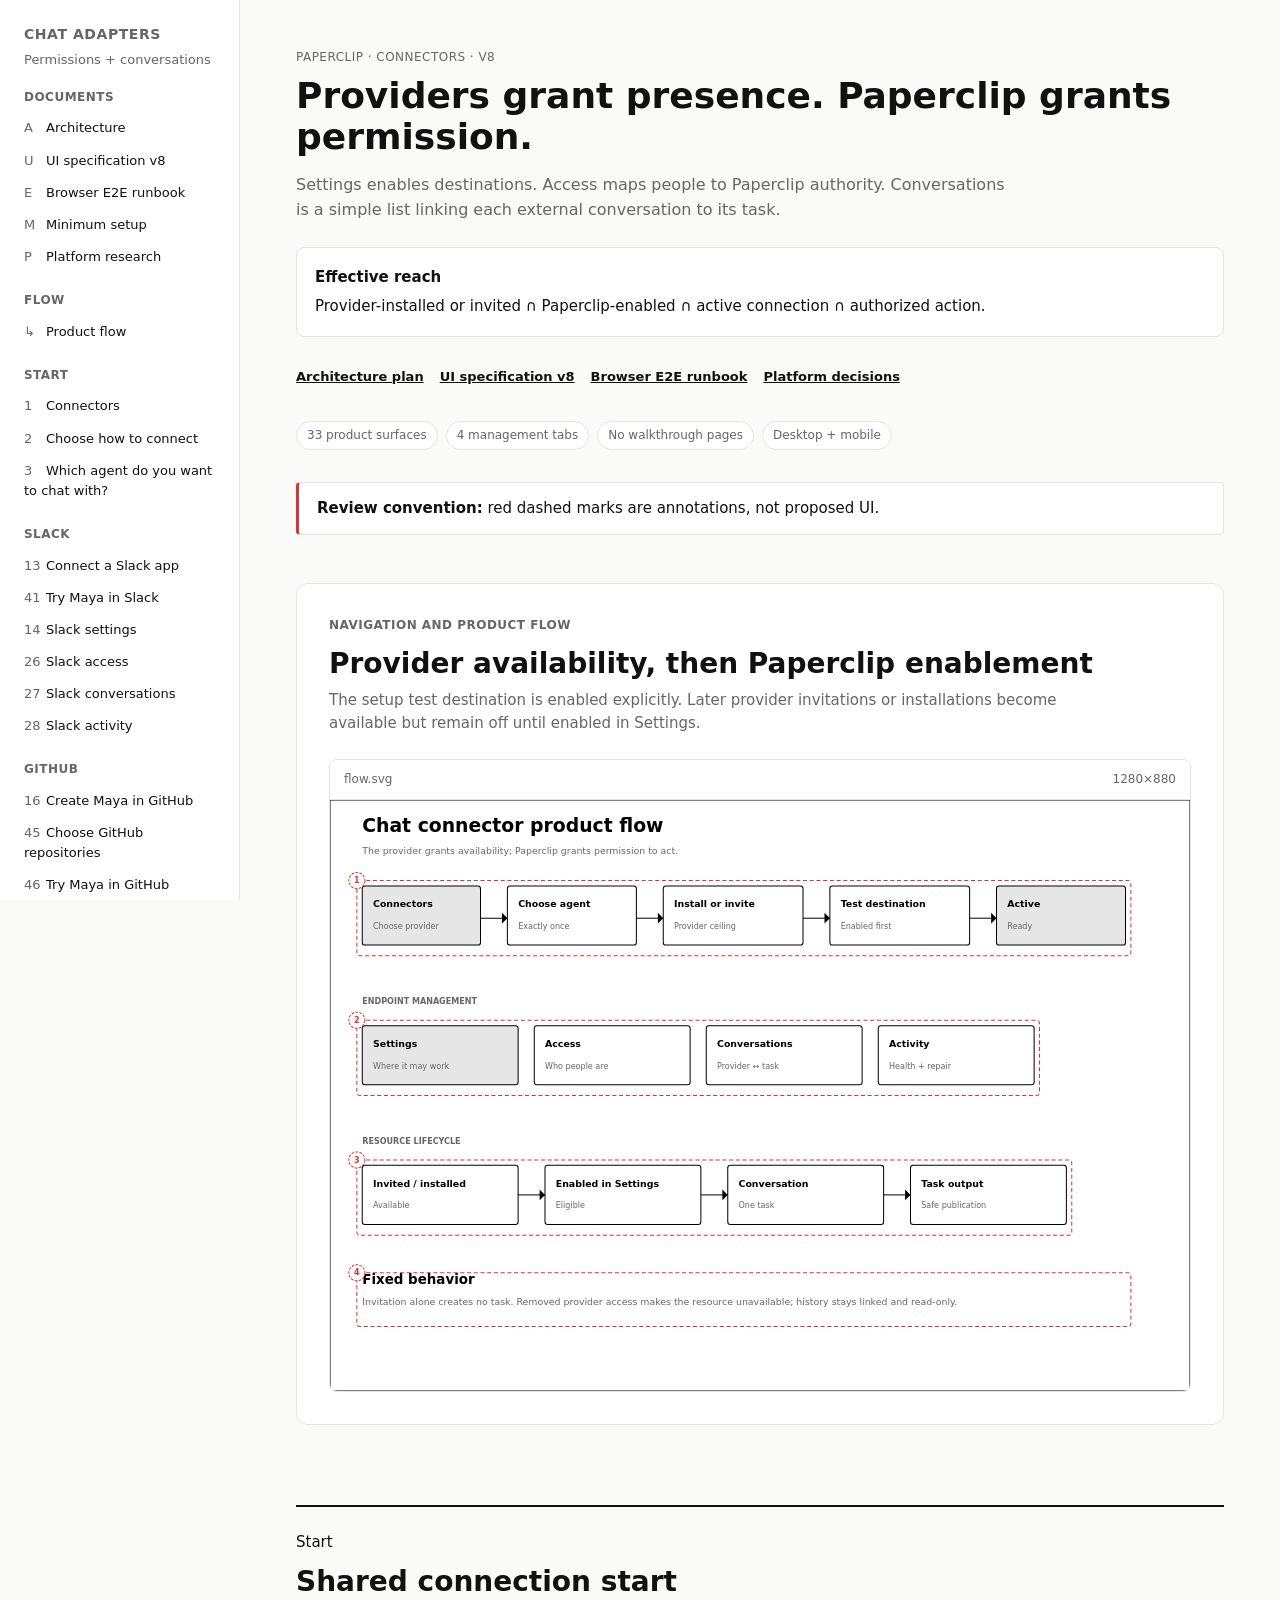
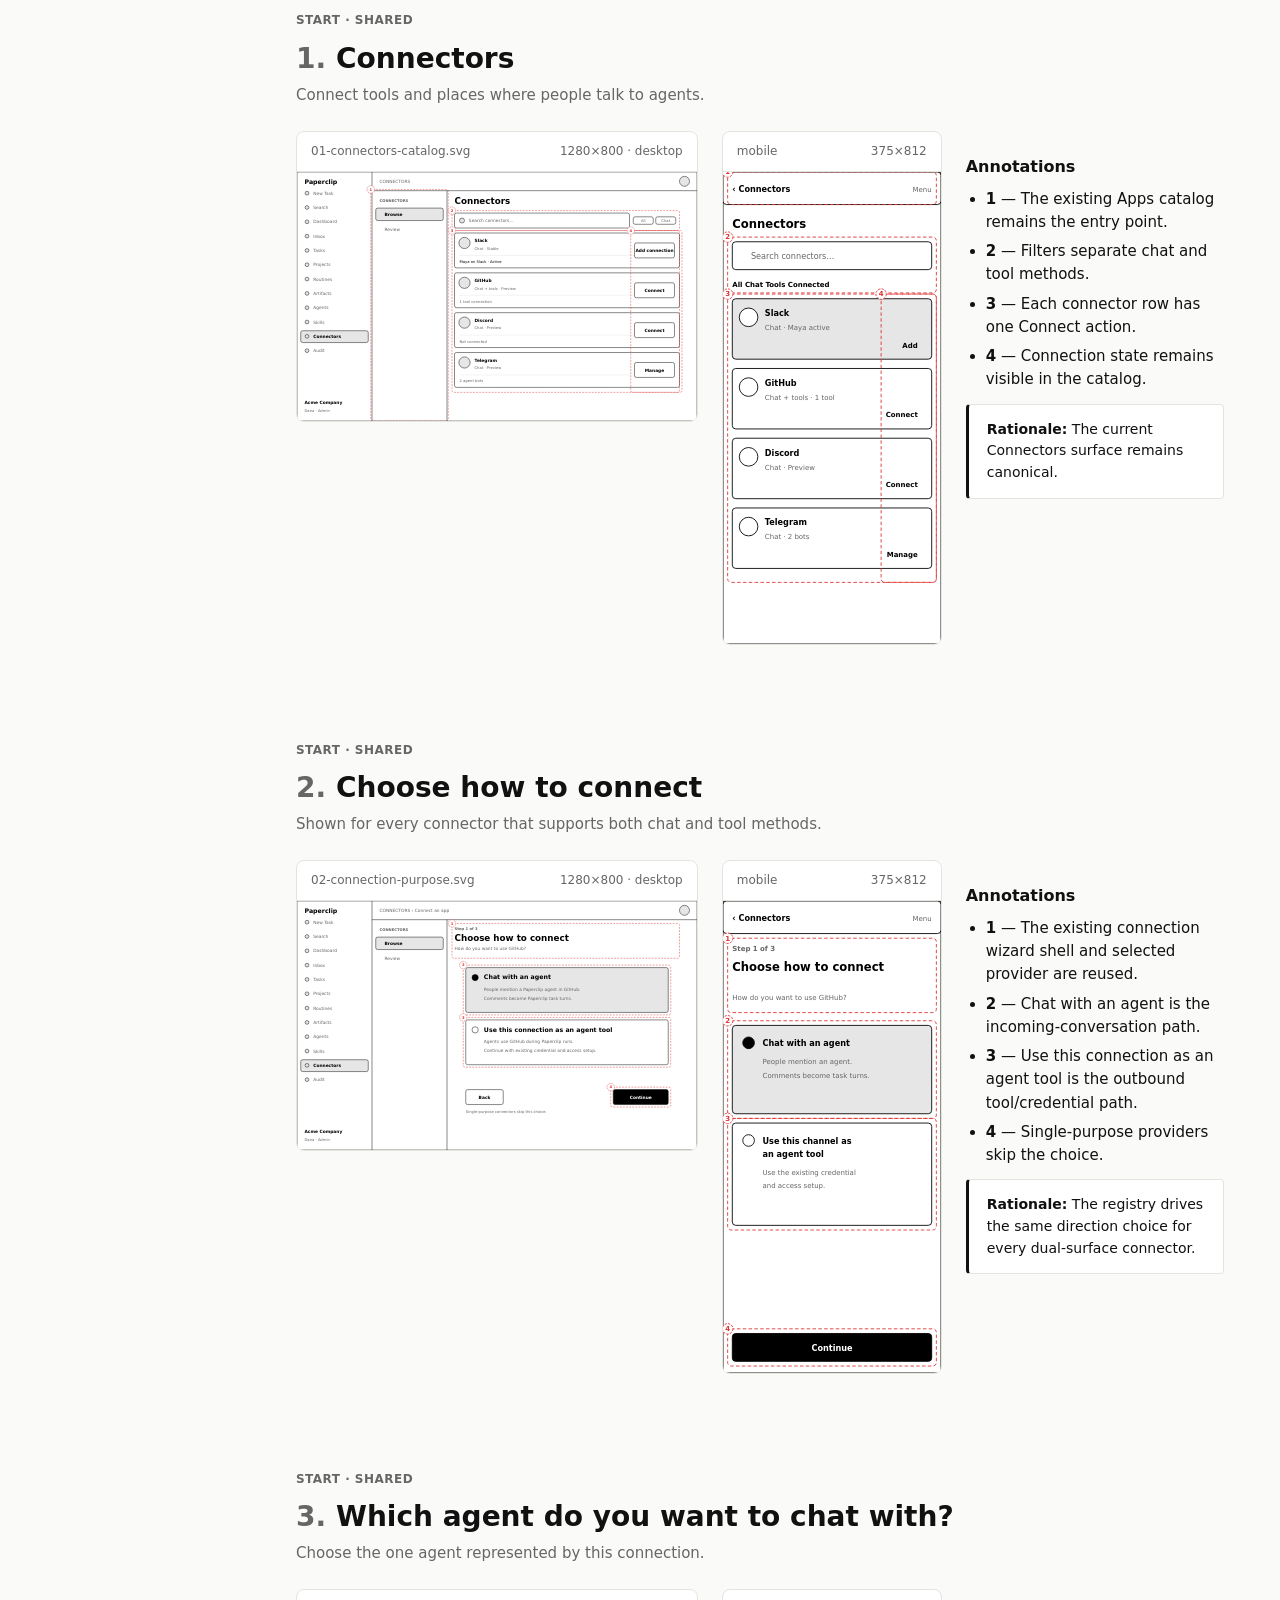
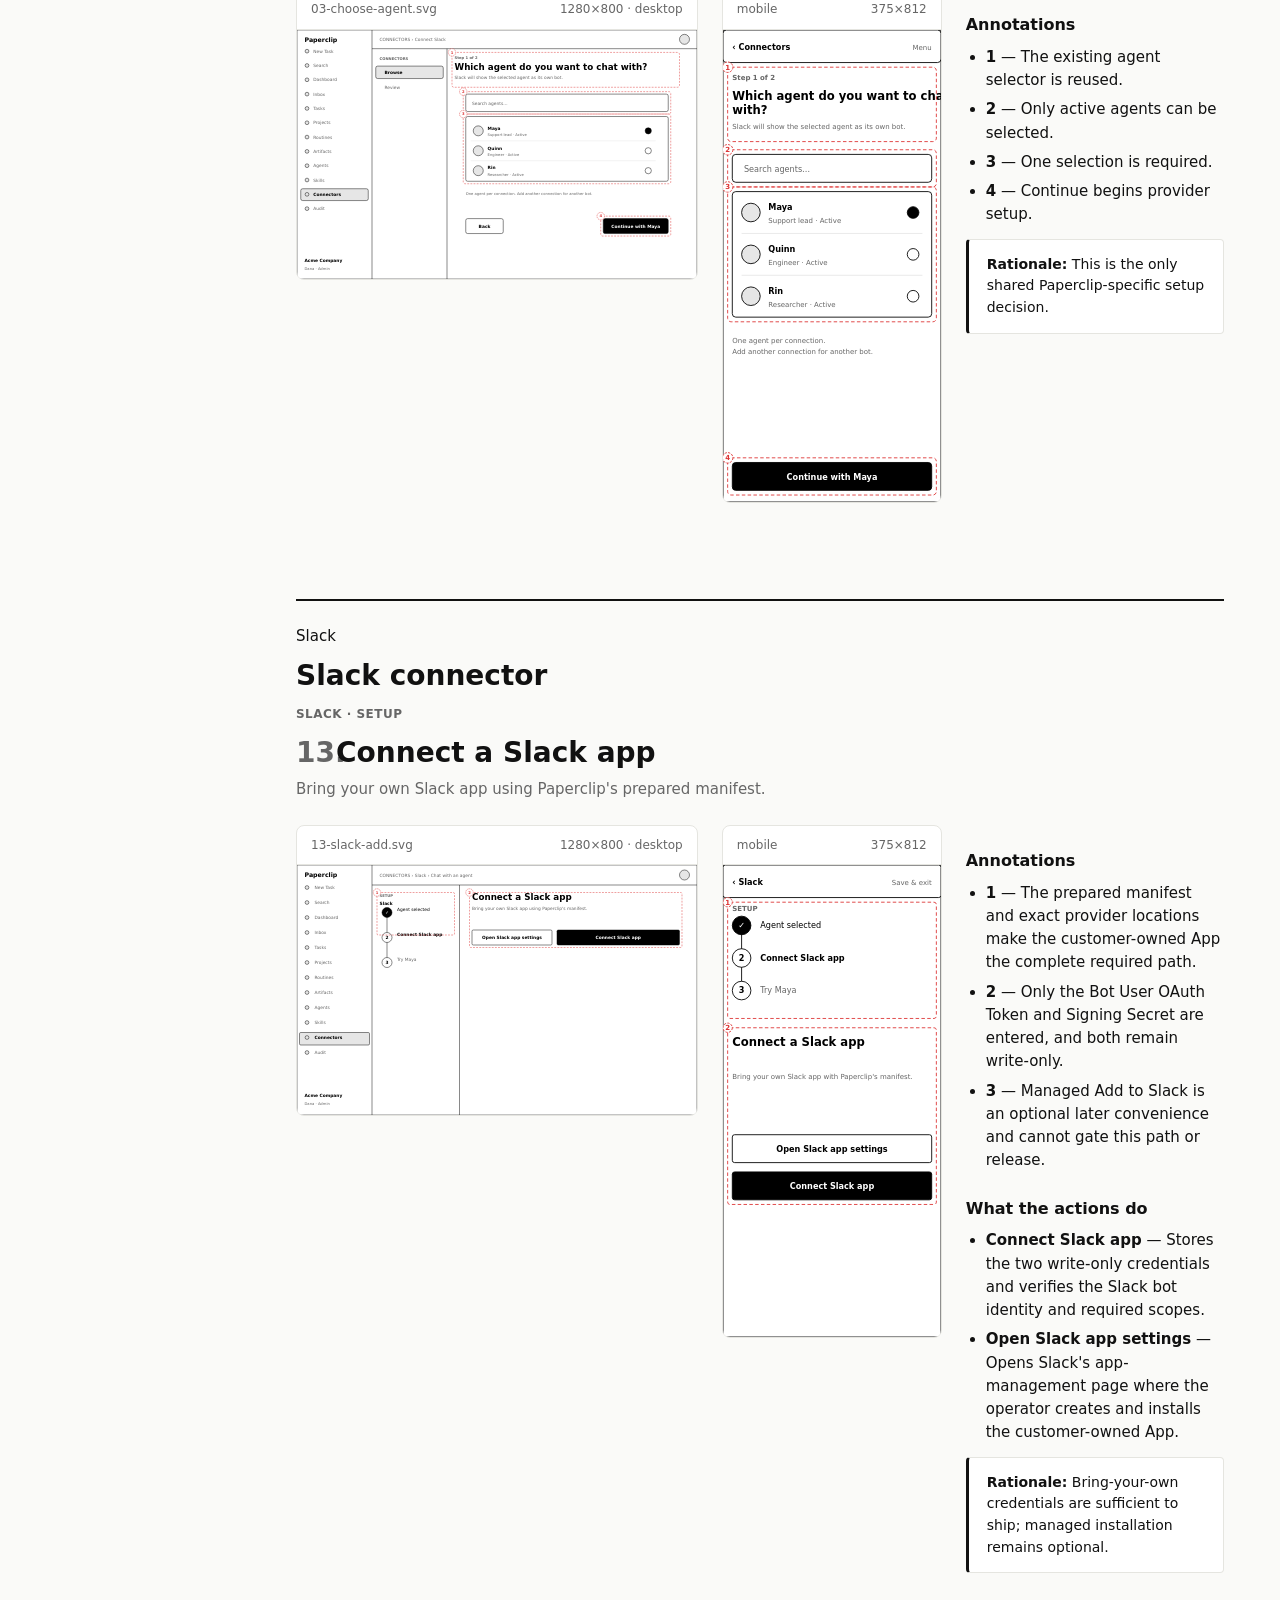
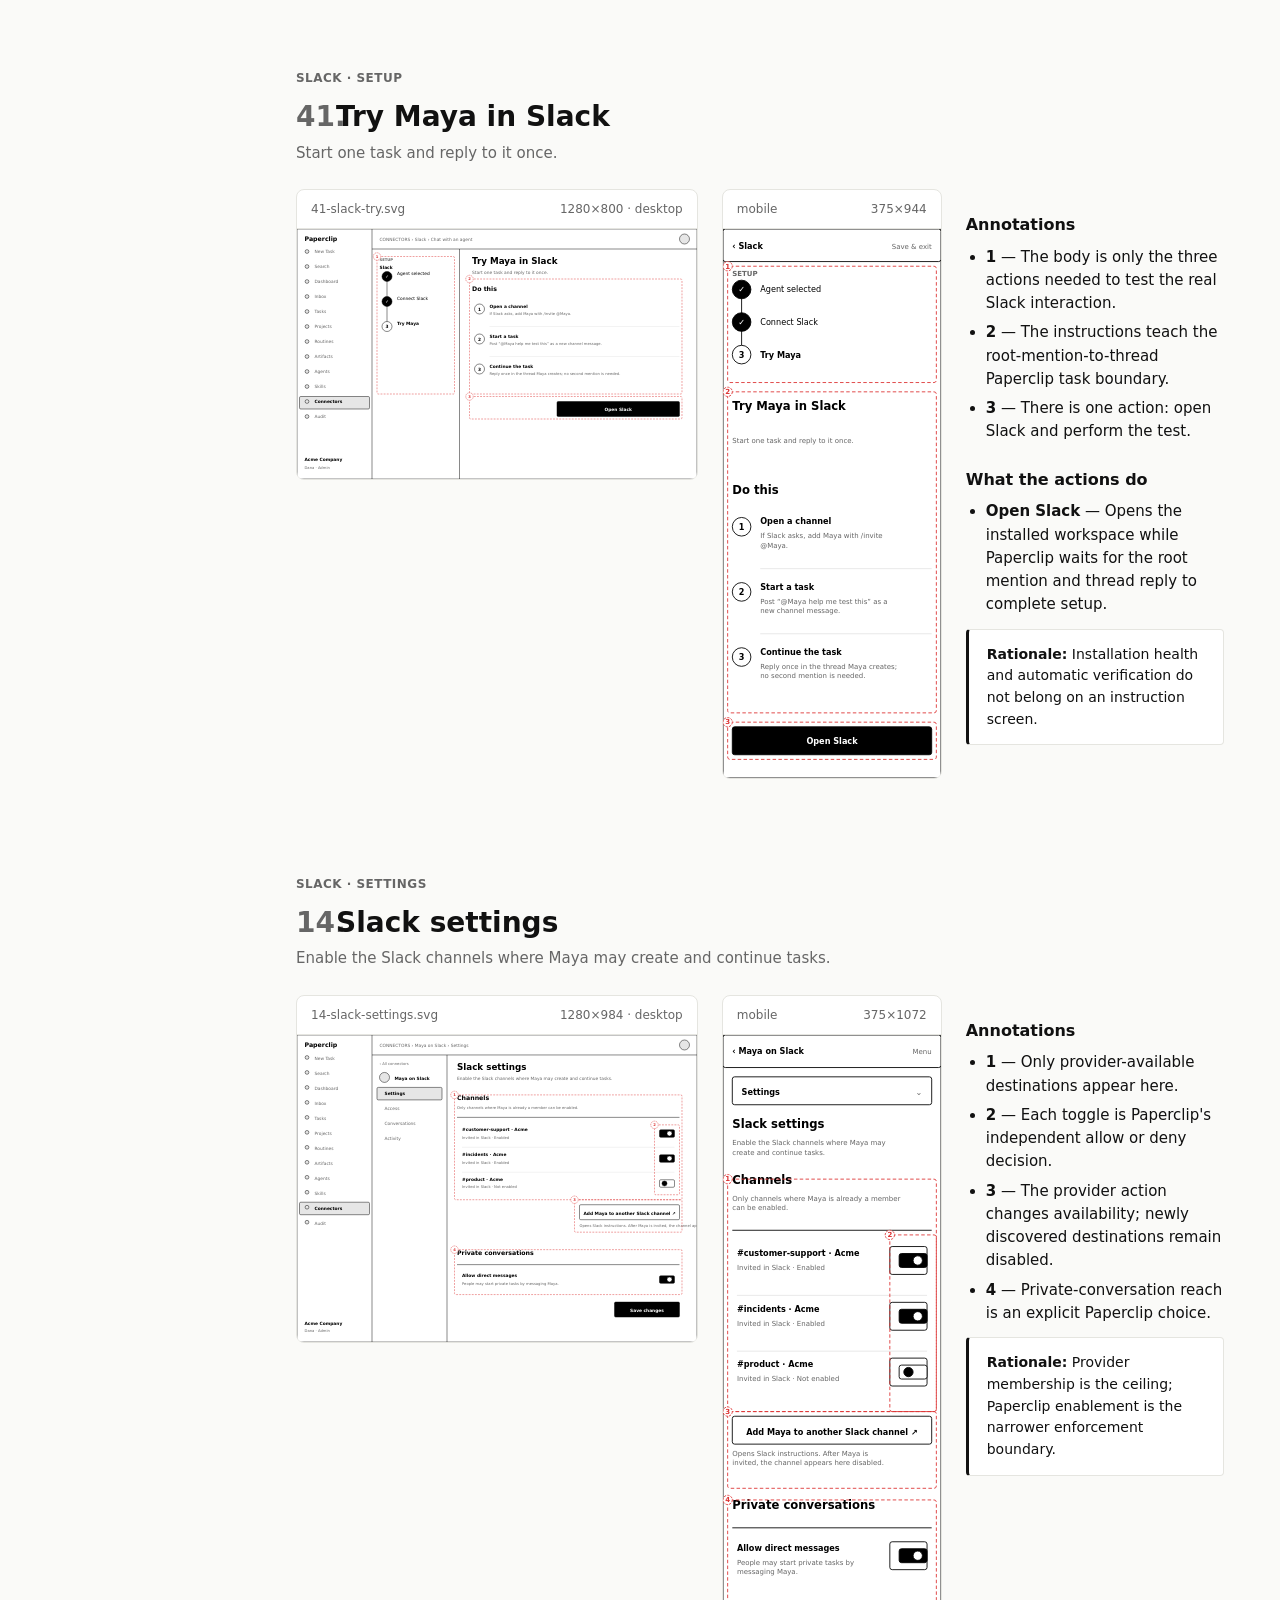
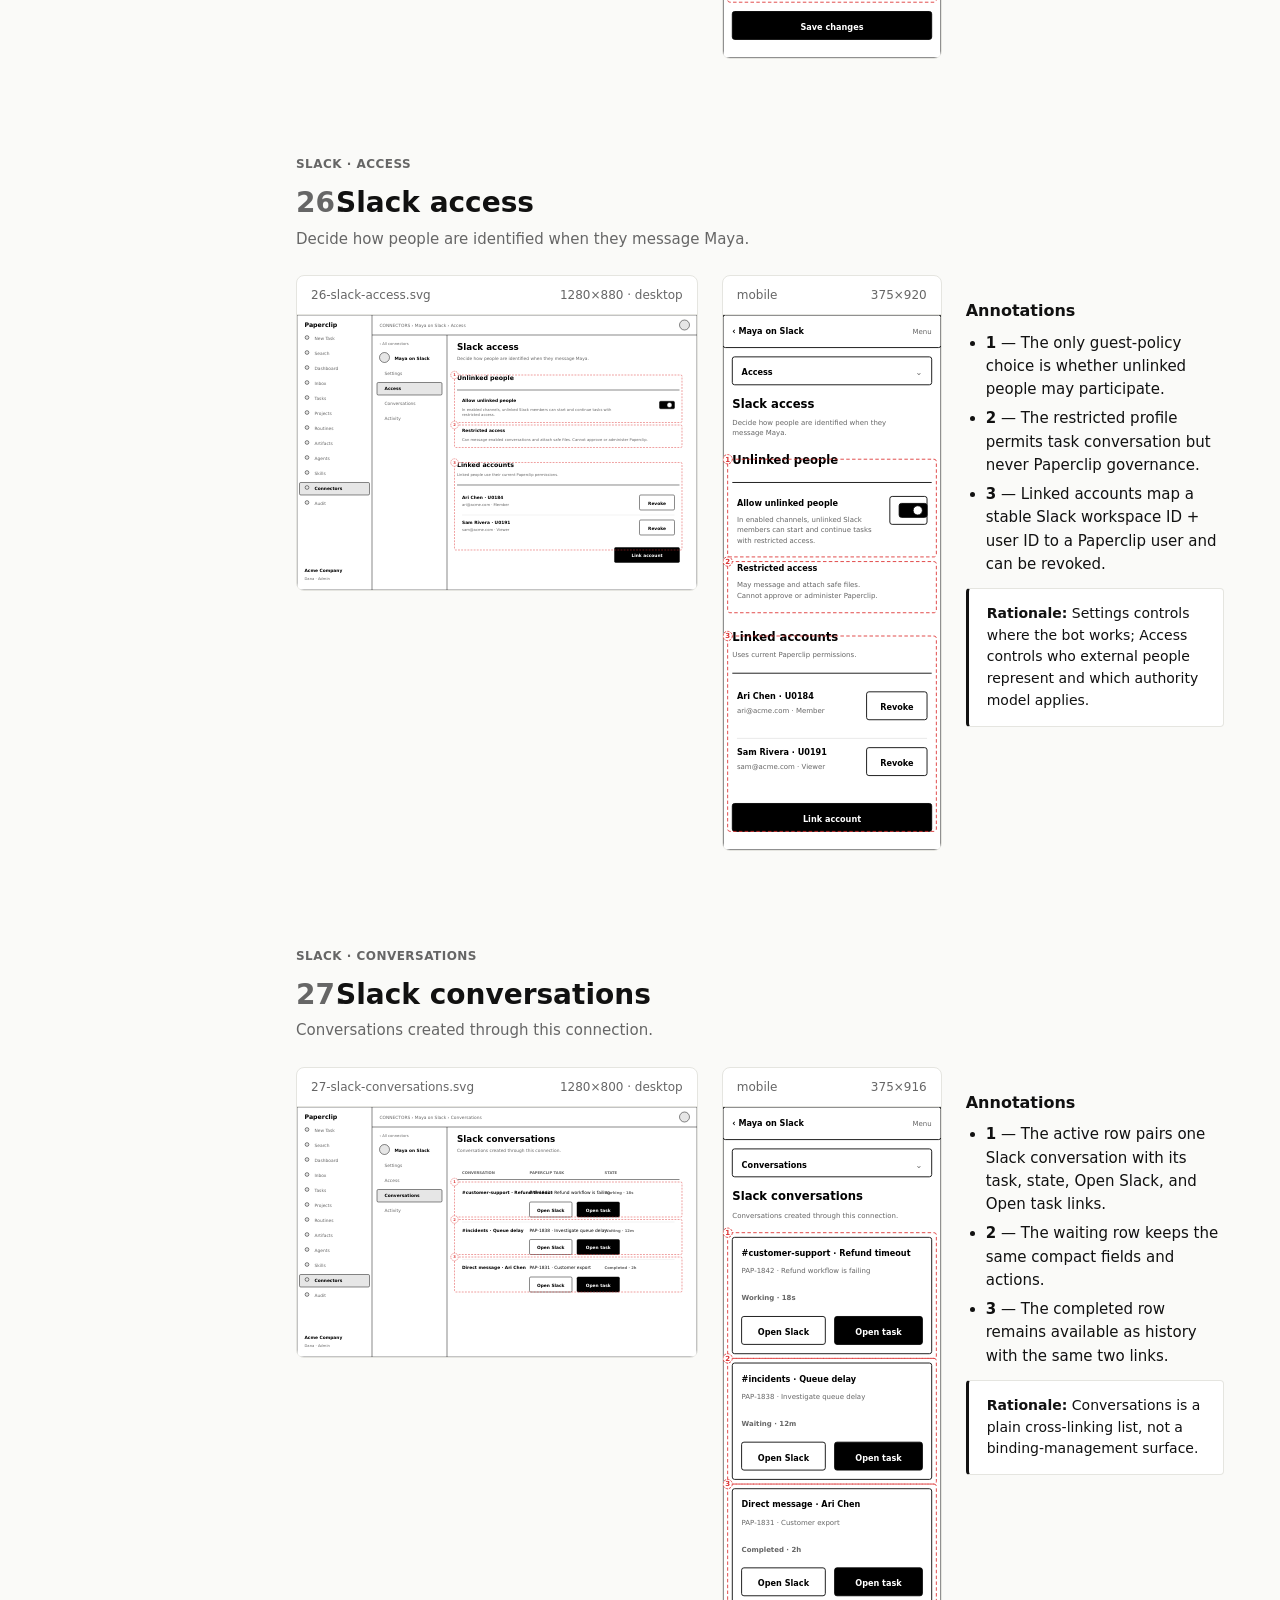
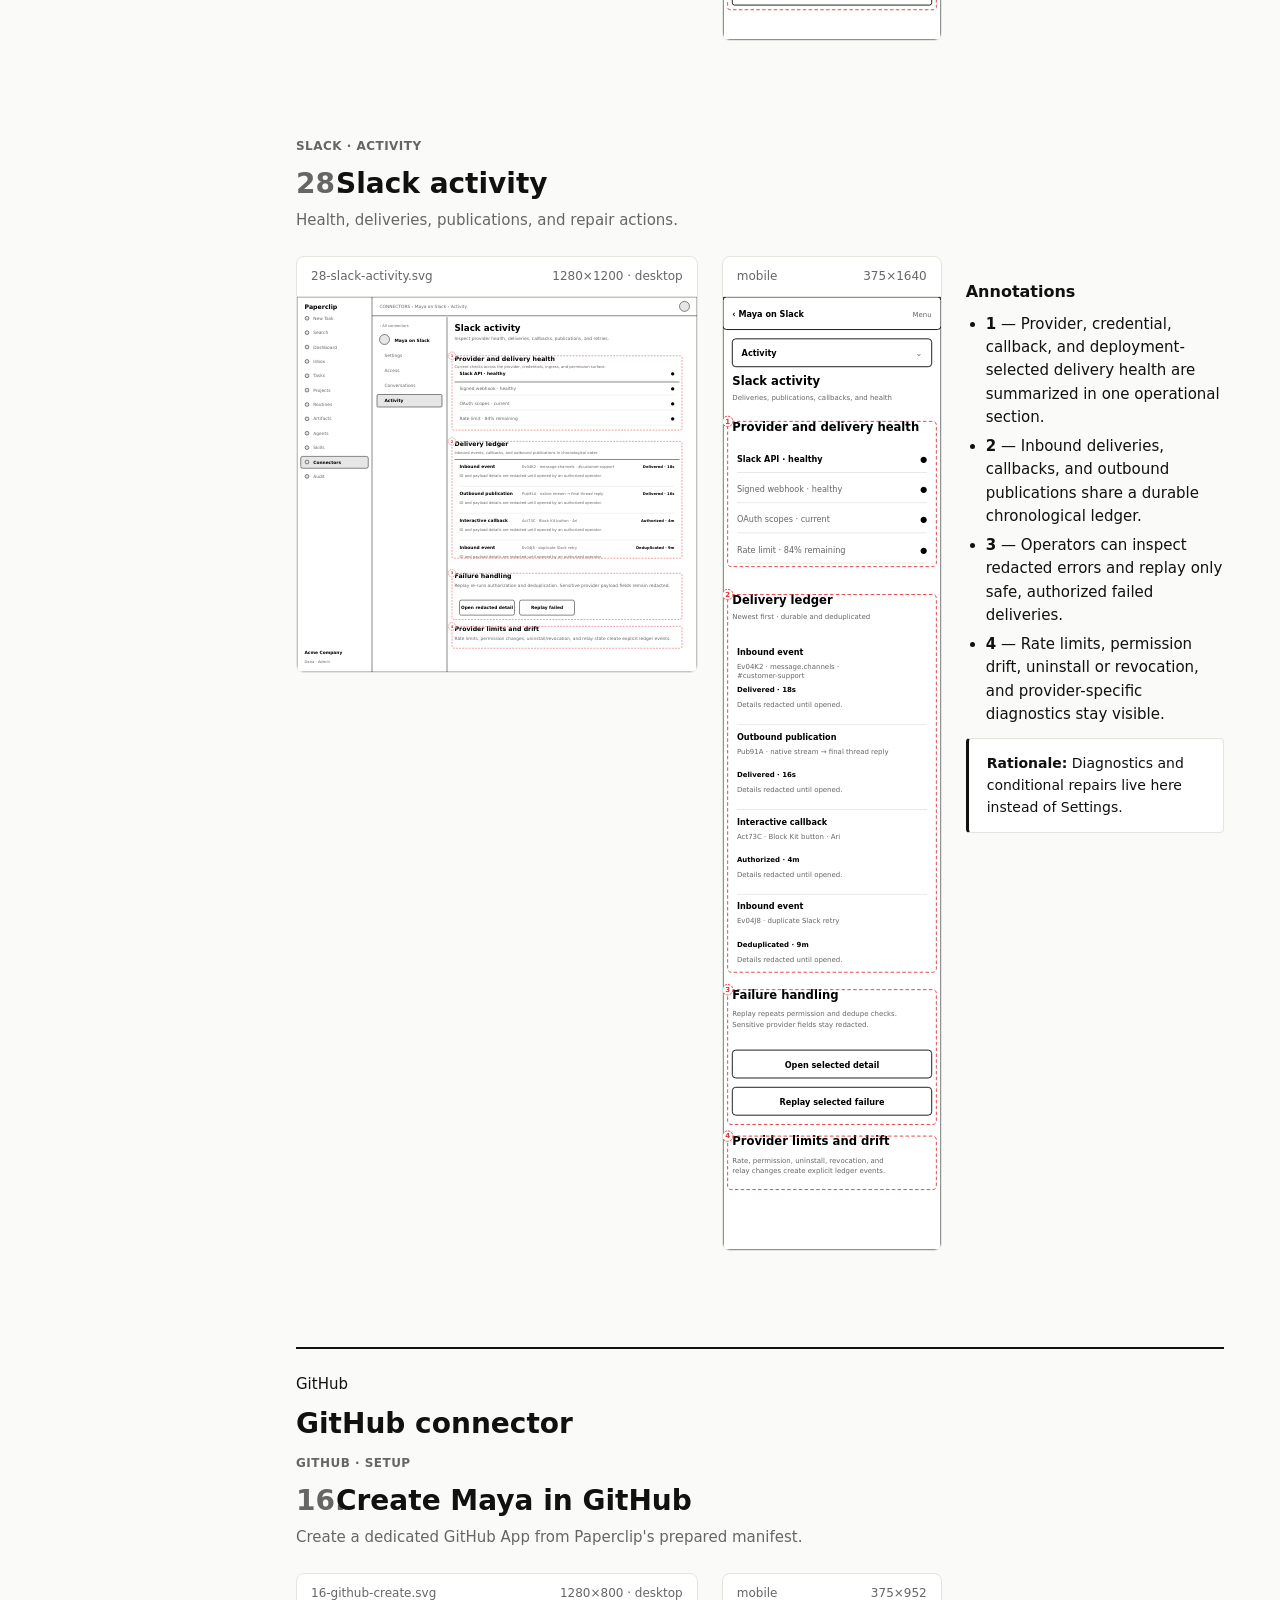
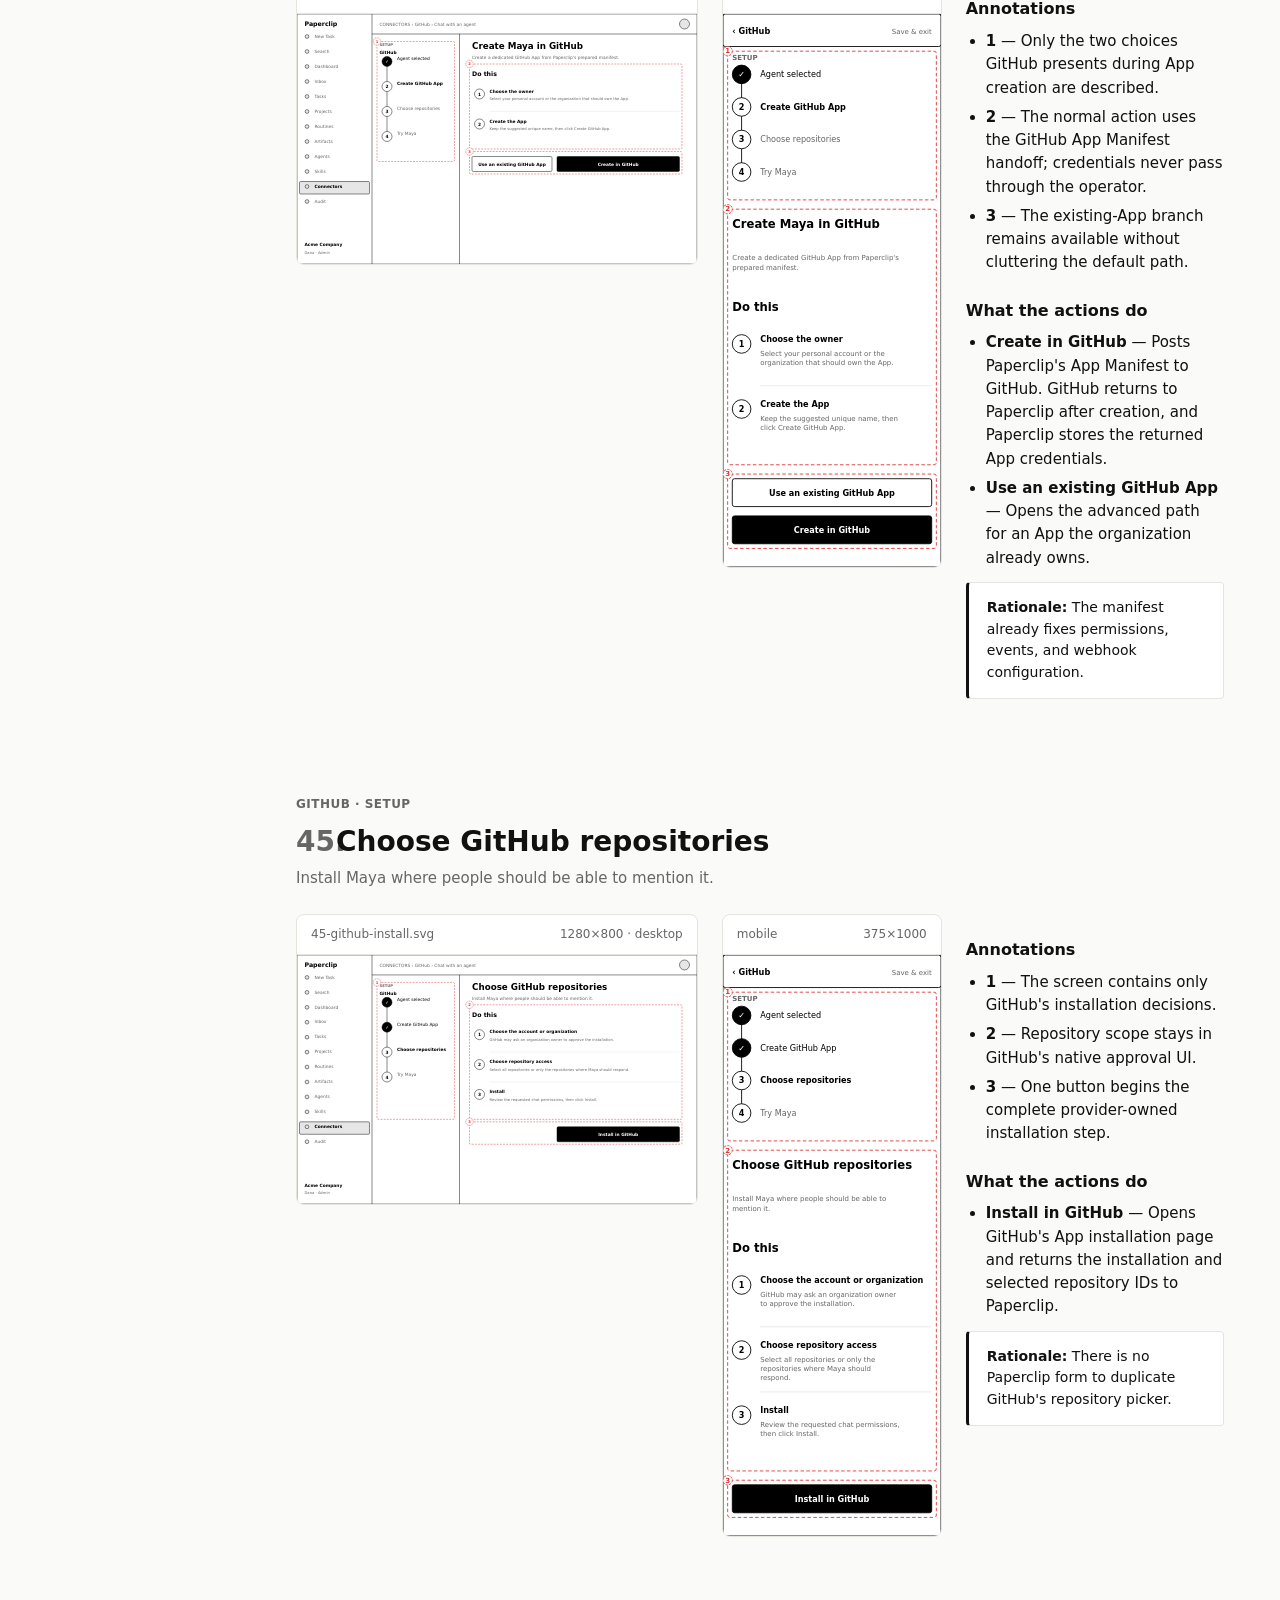
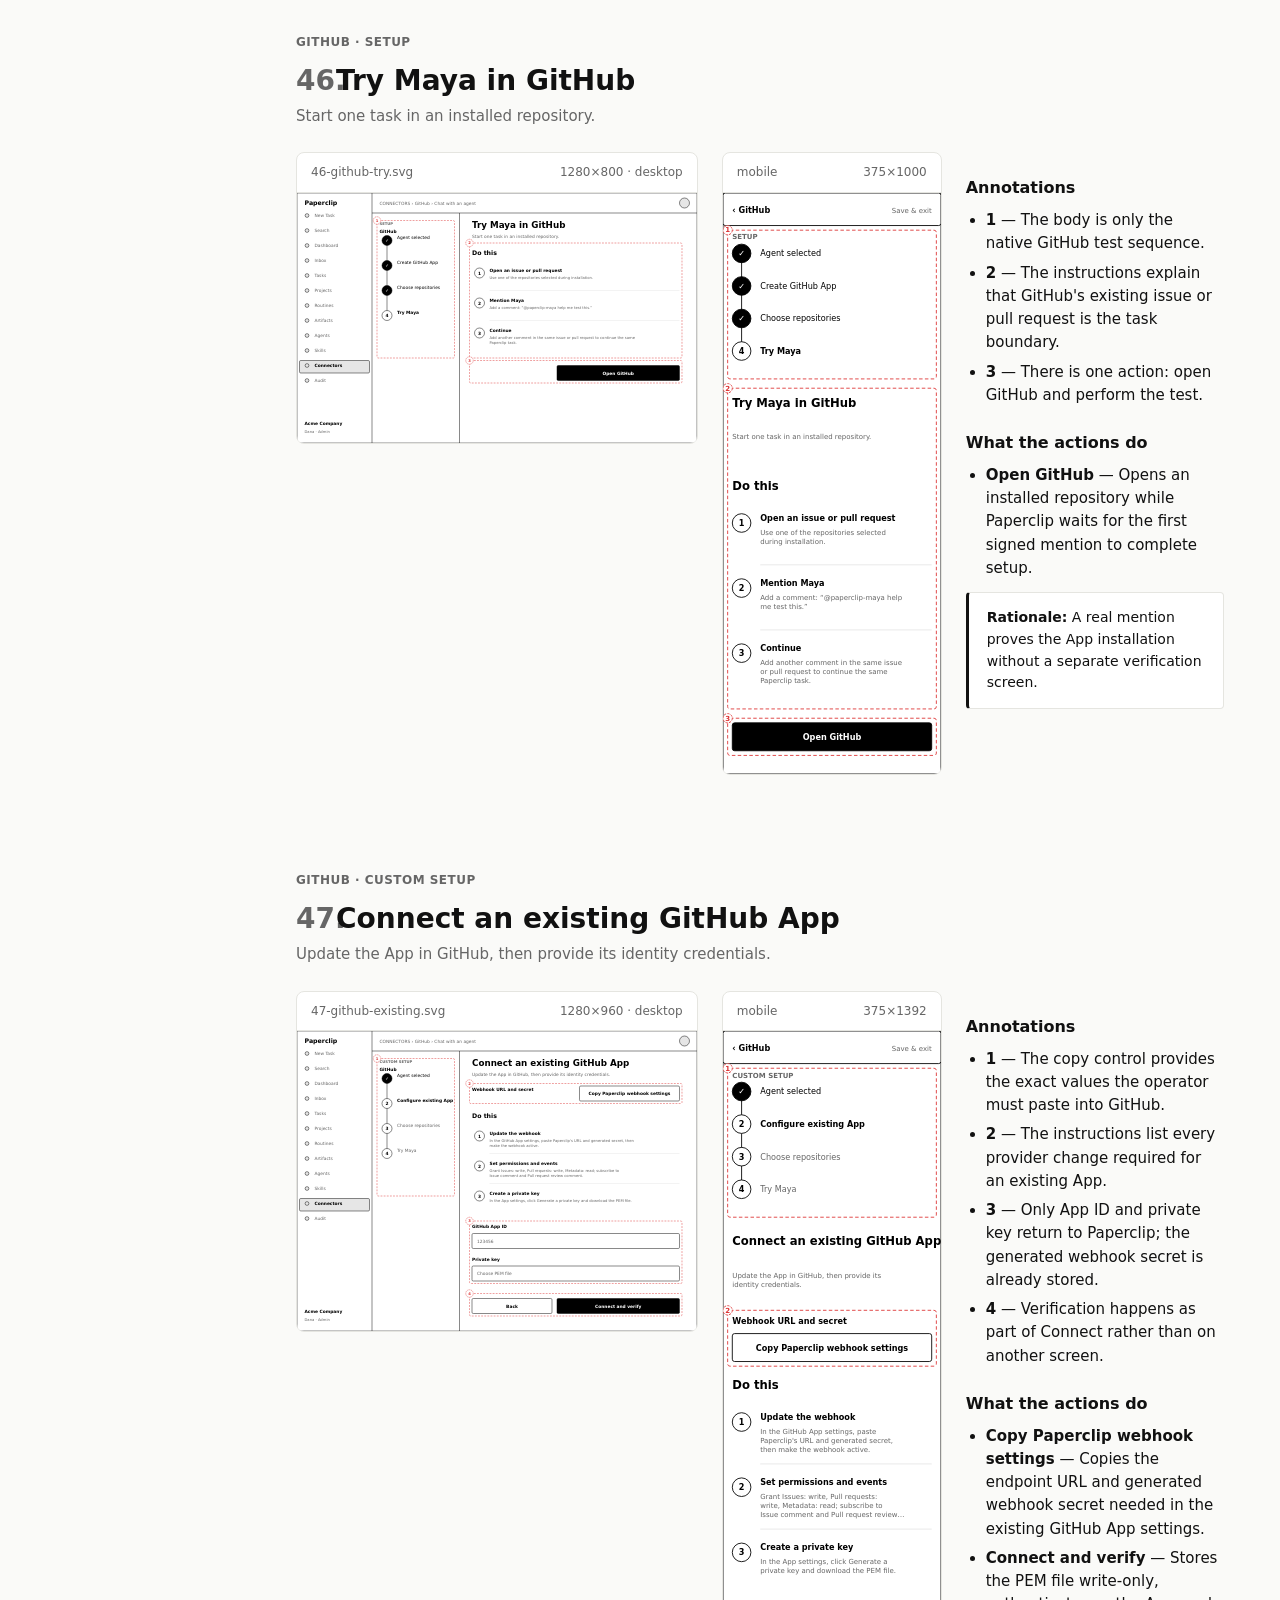
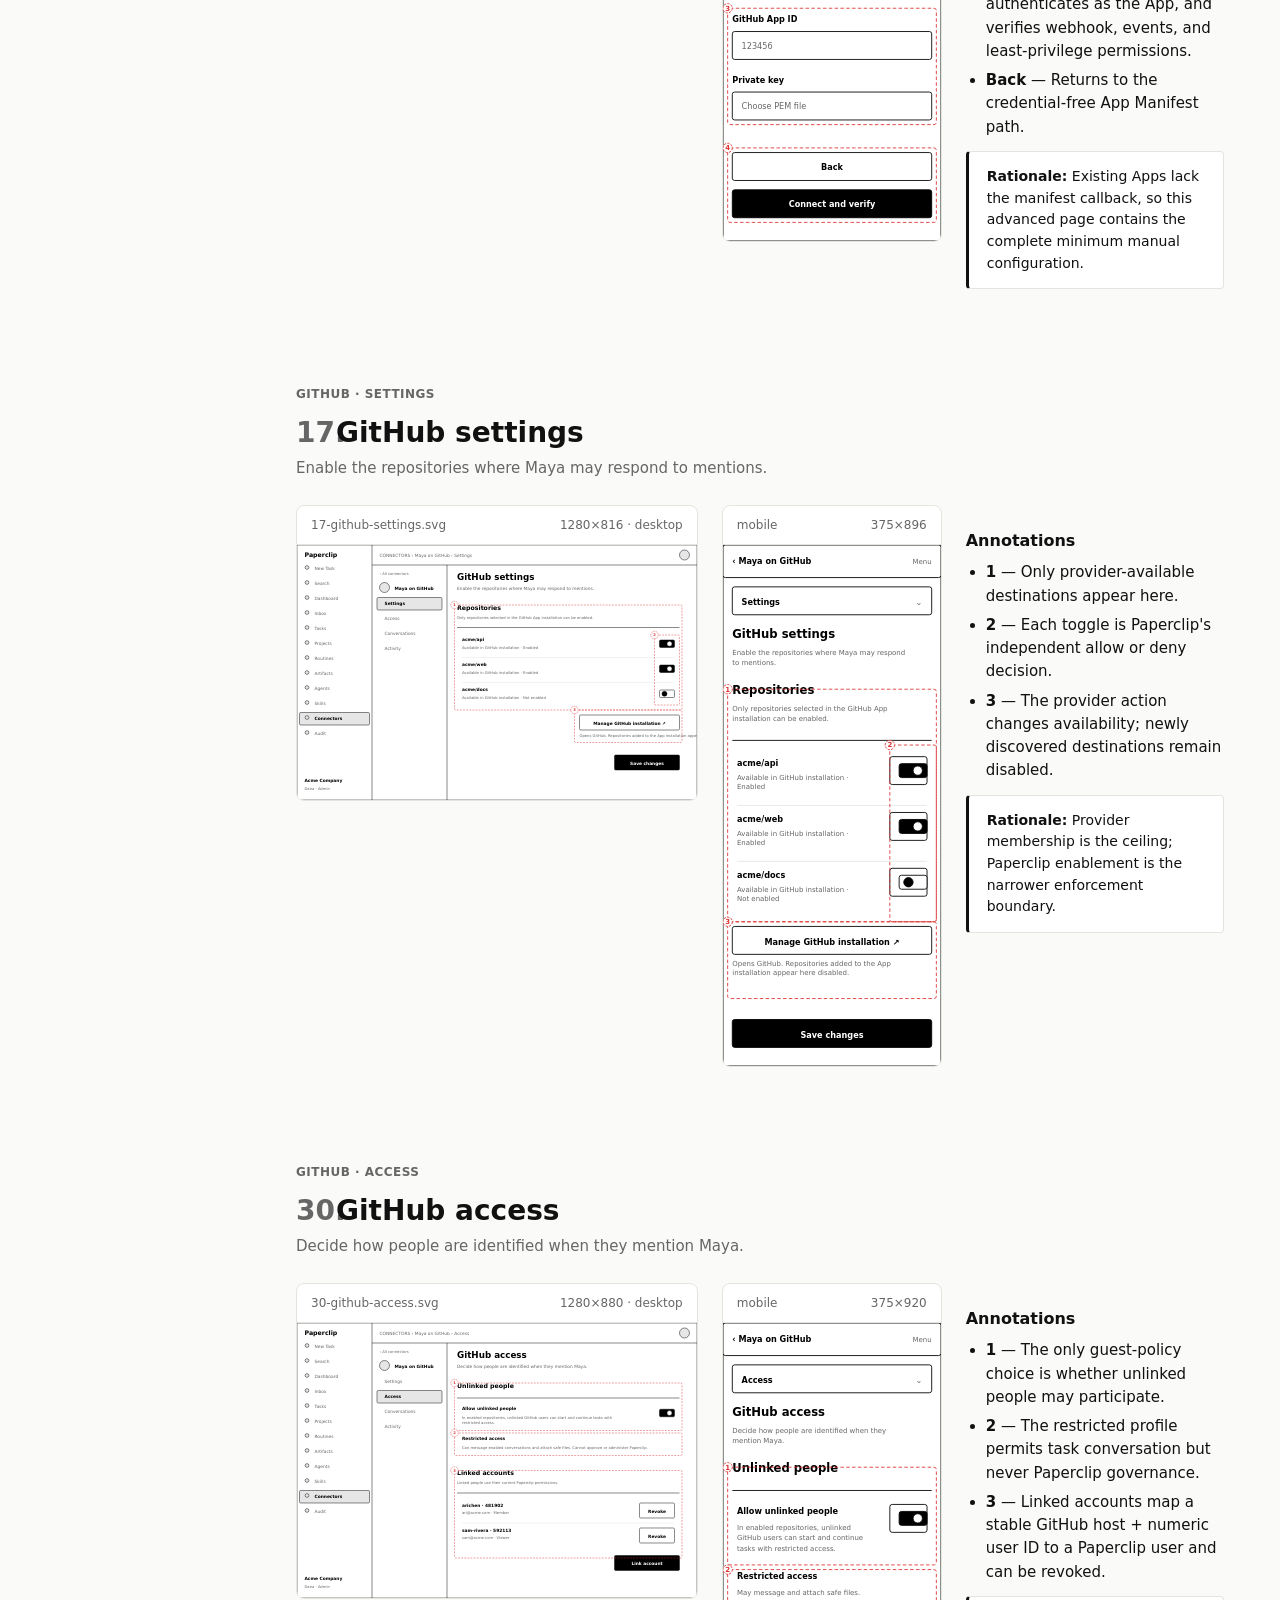
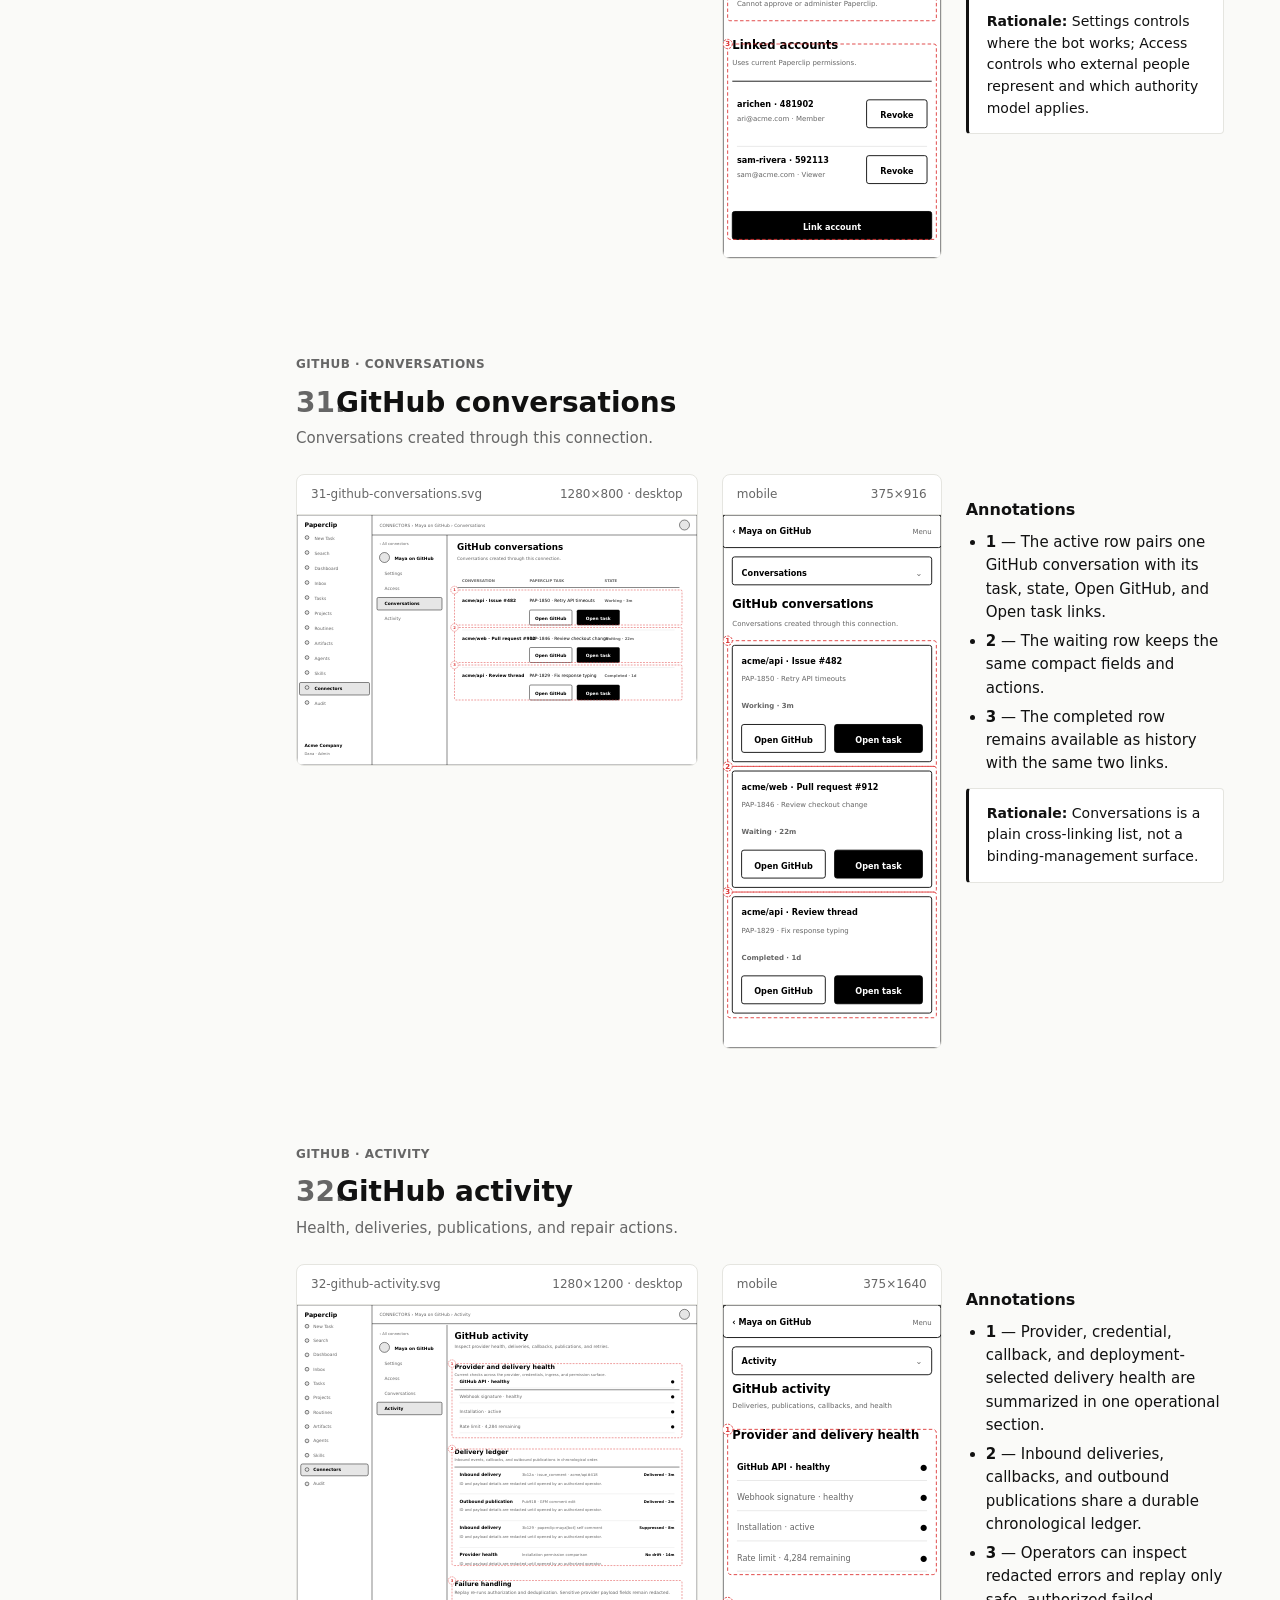
==== commit 8ac1bfdc: "docs: make Slack BYO setup canonical" ====
--- a/doc/plans/chat-adapters/index.html
+++ b/doc/plans/chat-adapters/index.html
@@ -198,9 +198,7 @@
 </style><style>.doc-links{display:flex;flex-wrap:wrap;gap:8px 16px;margin-top:16px}.doc-links a{min-height:48px;display:inline-flex;align-items:center;font-size:13px;font-weight:600}.notice{max-width:var(--maxw);margin:-32px 0 48px;padding:14px 18px;background:var(--panel);border:1px solid var(--line);border-left:3px solid var(--accent);border-radius:4px}.notice p{margin:0}.decision{margin-top:24px;padding:18px;background:var(--panel);border:1px solid var(--line);border-radius:8px}.decision b{display:block;margin-bottom:6px}.provider-break{max-width:var(--maxw);margin:80px 0 8px;padding-top:24px;border-top:2px solid var(--ink)}.provider-break h2{font-size:28px;margin:6px 0 0}.toc-body h2{margin-top:18px}code{font-size:.92em}</style></head><body><div class="shell"><details class="toc"><summary class="toc-summary"><span><span class="crumb">Chat adapters · v8</span><br><span class="title">Jump to a screen</span></span><span class="chevron" aria-hidden="true"></span></summary><nav class="toc-body" aria-label="Section navigation"><h1>Chat adapters</h1><div style="font-size:13px;color:var(--muted);margin-bottom:16px">Permissions + conversations</div><h2>Documents</h2><a href="2026-09-03-chat-adapters-architecture.md"><span class="num">A</span>Architecture</a><a href="2026-09-04-chat-adapters-ui-surfaces-v8.md"><span class="num">U</span>UI specification v8</a><a href="2026-09-04-chat-adapters-browser-e2e-runbook.md"><span class="num">E</span>Browser E2E runbook</a><a href="2026-09-04-chat-adapters-minimum-setup-v6.md"><span class="num">M</span>Minimum setup</a><a href="2026-09-04-chat-adapters-platform-surfaces.md"><span class="num">P</span>Platform research</a><h2>Flow</h2><a href="#flow"><span class="num">↳</span>Product flow</a><h2>Start</h2><a href="#s01"><span class="num">1</span>Connectors</a>
 <a href="#s02"><span class="num">2</span>Choose how to connect</a>
 <a href="#s03"><span class="num">3</span>Which agent do you want to chat with?</a>
-<h2>Slack</h2><a href="#s13"><span class="num">13</span>Add Maya to Slack</a>
-<a href="#s42"><span class="num">42</span>Create and install the Slack app</a>
-<a href="#s43"><span class="num">43</span>Connect the Slack app</a>
+<h2>Slack</h2><a href="#s13"><span class="num">13</span>Connect a Slack app</a>
 <a href="#s41"><span class="num">41</span>Try Maya in Slack</a>
 <a href="#s14"><span class="num">14</span>Slack settings</a>
 <a href="#s26"><span class="num">26</span>Slack access</a>
@@ -229,7 +227,7 @@
 <a href="#s39"><span class="num">39</span>Telegram conversations</a>
 <a href="#s40"><span class="num">40</span>Telegram activity</a>
 <h2>Paperclip</h2><a href="#s11"><span class="num">11</span>Externally connected task</a>
-<a href="#s12"><span class="num">12</span>Agent Channels</a><h2>Review</h2><a href="#decisions"><span class="num">✓</span>Permission model</a></nav></details><main><header class="hero"><div class="crumb">Paperclip · Connectors · v8</div><h1>Providers grant presence. Paperclip grants permission.</h1><p>Settings enables destinations. Access maps people to Paperclip authority. Conversations is a simple list linking each external conversation to its task.</p><div class="decision"><b>Effective reach</b><span>Provider-installed or invited ∩ Paperclip-enabled ∩ active connection ∩ authorized action.</span></div><div class="doc-links"><a href="2026-09-03-chat-adapters-architecture.md">Architecture plan</a><a href="2026-09-04-chat-adapters-ui-surfaces-v8.md">UI specification v8</a><a href="2026-09-04-chat-adapters-browser-e2e-runbook.md">Browser E2E runbook</a><a href="2026-09-04-chat-adapters-platform-surfaces.md">Platform decisions</a></div><div class="pills"><span class="pill">35 product surfaces</span><span class="pill">4 management tabs</span><span class="pill">No walkthrough pages</span><span class="pill">Desktop + mobile</span></div></header><div class="notice" role="note"><p><b>Review convention:</b> red dashed marks are annotations, not proposed UI.</p></div><section id="flow" class="flow-section"><div class="lede">Navigation and product flow</div><h2>Provider availability, then Paperclip enablement</h2><p class="desc">The setup test destination is enabled explicitly. Later provider invitations or installations become available but remain off until enabled in Settings.</p><div class="wire" data-zoom data-caption="Chat connector product flow"><div class="label"><span>flow.svg</span><span>1280×880</span></div><img src="wireframes-v8/flow.svg" alt="Chat connector product flow"/></div></section><div class="provider-break"><div class="lede">Start</div><h2>Shared connection start</h2></div><section id="s01"><div class="lede">Start · Shared</div><h2><span class="step-num">1.</span>Connectors</h2><p class="desc">Connect tools and places where people talk to agents.</p><div class="grid"><div class="wire" data-zoom data-caption="01 · Connectors (desktop)"><div class="label"><span>01-connectors-catalog.svg</span><span>1280×800 · desktop</span></div><img src="wireframes-v8/01-connectors-catalog.svg" alt="Connectors desktop wireframe" /></div><div class="wire mobile-wire mobile-col" data-zoom data-caption="01 · Connectors (mobile)"><div class="label"><span>mobile</span><span>375×812</span></div><img src="wireframes-v8/01-connectors-catalog-mobile.svg" alt="Connectors mobile wireframe" /></div><div class="notes-col"><div class="notes"><h3>Annotations</h3><ul><li><b>1</b> — The existing Apps catalog remains the entry point.</li>
+<a href="#s12"><span class="num">12</span>Agent Channels</a><h2>Review</h2><a href="#decisions"><span class="num">✓</span>Permission model</a></nav></details><main><header class="hero"><div class="crumb">Paperclip · Connectors · v8</div><h1>Providers grant presence. Paperclip grants permission.</h1><p>Settings enables destinations. Access maps people to Paperclip authority. Conversations is a simple list linking each external conversation to its task.</p><div class="decision"><b>Effective reach</b><span>Provider-installed or invited ∩ Paperclip-enabled ∩ active connection ∩ authorized action.</span></div><div class="doc-links"><a href="2026-09-03-chat-adapters-architecture.md">Architecture plan</a><a href="2026-09-04-chat-adapters-ui-surfaces-v8.md">UI specification v8</a><a href="2026-09-04-chat-adapters-browser-e2e-runbook.md">Browser E2E runbook</a><a href="2026-09-04-chat-adapters-platform-surfaces.md">Platform decisions</a></div><div class="pills"><span class="pill">33 product surfaces</span><span class="pill">4 management tabs</span><span class="pill">No walkthrough pages</span><span class="pill">Desktop + mobile</span></div></header><div class="notice" role="note"><p><b>Review convention:</b> red dashed marks are annotations, not proposed UI.</p></div><section id="flow" class="flow-section"><div class="lede">Navigation and product flow</div><h2>Provider availability, then Paperclip enablement</h2><p class="desc">The setup test destination is enabled explicitly. Later provider invitations or installations become available but remain off until enabled in Settings.</p><div class="wire" data-zoom data-caption="Chat connector product flow"><div class="label"><span>flow.svg</span><span>1280×880</span></div><img src="wireframes-v8/flow.svg" alt="Chat connector product flow"/></div></section><div class="provider-break"><div class="lede">Start</div><h2>Shared connection start</h2></div><section id="s01"><div class="lede">Start · Shared</div><h2><span class="step-num">1.</span>Connectors</h2><p class="desc">Connect tools and places where people talk to agents.</p><div class="grid"><div class="wire" data-zoom data-caption="01 · Connectors (desktop)"><div class="label"><span>01-connectors-catalog.svg</span><span>1280×800 · desktop</span></div><img src="wireframes-v8/01-connectors-catalog.svg" alt="Connectors desktop wireframe" /></div><div class="wire mobile-wire mobile-col" data-zoom data-caption="01 · Connectors (mobile)"><div class="label"><span>mobile</span><span>375×812</span></div><img src="wireframes-v8/01-connectors-catalog-mobile.svg" alt="Connectors mobile wireframe" /></div><div class="notes-col"><div class="notes"><h3>Annotations</h3><ul><li><b>1</b> — The existing Apps catalog remains the entry point.</li>
 <li><b>2</b> — Filters separate chat and tool methods.</li>
 <li><b>3</b> — Each connector row has one Connect action.</li>
 <li><b>4</b> — Connection state remains visible in the catalog.</li></ul><div class="why"><b>Rationale:</b> The current Connectors surface remains canonical.</div></div></div></div></section>
@@ -241,17 +239,10 @@
 <li><b>2</b> — Only active agents can be selected.</li>
 <li><b>3</b> — One selection is required.</li>
 <li><b>4</b> — Continue begins provider setup.</li></ul><div class="why"><b>Rationale:</b> This is the only shared Paperclip-specific setup decision.</div></div></div></div></section>
-<div class="provider-break"><div class="lede">Slack</div><h2>Slack connector</h2></div><section id="s13"><div class="lede">Slack · Setup</div><h2><span class="step-num">13.</span>Add Maya to Slack</h2><p class="desc">Install Maya in your Slack workspace.</p><div class="grid"><div class="wire" data-zoom data-caption="13 · Add Maya to Slack (desktop)"><div class="label"><span>13-slack-add.svg</span><span>1280×800 · desktop</span></div><img src="wireframes-v8/13-slack-add.svg" alt="Add Maya to Slack desktop wireframe" /></div><div class="wire mobile-wire mobile-col" data-zoom data-caption="13 · Add Maya to Slack (mobile)"><div class="label"><span>mobile</span><span>375×812</span></div><img src="wireframes-v8/13-slack-add-mobile.svg" alt="Add Maya to Slack mobile wireframe" /></div><div class="notes-col"><div class="notes"><h3>Annotations</h3><ul><li><b>1</b> — The step rail is the only repeated setup context; the selected agent is not restated in the page body.</li>
-<li><b>2</b> — The page contains only the installation action and the necessary customer-owned-App fallback.</li></ul><h3>What the actions do</h3><ul><li><b>Add Maya to Slack</b> — Opens Slack's Add to Slack flow. The operator chooses a workspace and approves the installation; Slack then returns to the Try Maya step.</li>
-<li><b>Set up a custom Slack app</b> — Opens the customer-owned Slack App instructions for self-hosted deployments or organizations that cannot use Add to Slack.</li></ul><div class="why"><b>Rationale:</b> Nothing else on this page requires operator attention.</div></div></div></div></section>
-<section id="s42"><div class="lede">Slack · Custom setup</div><h2><span class="step-num">42.</span>Create and install the Slack app</h2><p class="desc">Paperclip prepared a Slack App Manifest for Maya.</p><div class="grid"><div class="wire" data-zoom data-caption="42 · Create and install the Slack app (desktop)"><div class="label"><span>42-slack-custom-create.svg</span><span>1280×800 · desktop</span></div><img src="wireframes-v8/42-slack-custom-create.svg" alt="Create and install the Slack app desktop wireframe" /></div><div class="wire mobile-wire mobile-col" data-zoom data-caption="42 · Create and install the Slack app (mobile)"><div class="label"><span>mobile</span><span>375×1064</span></div><img src="wireframes-v8/42-slack-custom-create-mobile.svg" alt="Create and install the Slack app mobile wireframe" /></div><div class="notes-col"><div class="notes"><h3>Annotations</h3><ul><li><b>1</b> — Every line is an action the operator must complete in Slack.</li>
-<li><b>2</b> — The manifest removes manual scope, event, callback, command, and interactivity configuration.</li>
-<li><b>3</b> — The page advances only after the operator confirms the app was installed.</li></ul><h3>What the actions do</h3><ul><li><b>Open Slack app setup</b> — Opens Slack's official app-from-manifest URL with Paperclip's generated manifest encoded in the link.</li>
-<li><b>Continue after installing</b> — Advances to the two credential fields after the operator has installed the new app in Slack.</li></ul><div class="why"><b>Rationale:</b> The custom path gives exact provider instructions without exposing Paperclip's automatic configuration.</div></div></div></div></section>
-<section id="s43"><div class="lede">Slack · Custom setup</div><h2><span class="step-num">43.</span>Connect the Slack app</h2><p class="desc">Copy two values from the Slack app settings.</p><div class="grid"><div class="wire" data-zoom data-caption="43 · Connect the Slack app (desktop)"><div class="label"><span>43-slack-custom-connect.svg</span><span>1280×800 · desktop</span></div><img src="wireframes-v8/43-slack-custom-connect.svg" alt="Connect the Slack app desktop wireframe" /></div><div class="wire mobile-wire mobile-col" data-zoom data-caption="43 · Connect the Slack app (mobile)"><div class="label"><span>mobile</span><span>375×1176</span></div><img src="wireframes-v8/43-slack-custom-connect-mobile.svg" alt="Connect the Slack app mobile wireframe" /></div><div class="notes-col"><div class="notes"><h3>Annotations</h3><ul><li><b>1</b> — The only help text tells the operator exactly where to find each required value.</li>
-<li><b>2</b> — Only the two unavoidable Slack credentials are requested.</li>
-<li><b>3</b> — Connecting verifies the values instead of showing a separate verification report.</li></ul><h3>What the actions do</h3><ul><li><b>Connect Slack app</b> — Stores both values write-only and verifies the Slack bot identity and required scopes before continuing.</li>
-<li><b>Back</b> — Returns to the Slack creation instructions without saving partially entered values.</li></ul><div class="why"><b>Rationale:</b> A customer-owned Slack App cannot return these values to Paperclip, so both fields are necessary.</div></div></div></div></section>
+<div class="provider-break"><div class="lede">Slack</div><h2>Slack connector</h2></div><section id="s13"><div class="lede">Slack · Setup</div><h2><span class="step-num">13.</span>Connect a Slack app</h2><p class="desc">Bring your own Slack app using Paperclip's prepared manifest.</p><div class="grid"><div class="wire" data-zoom data-caption="13 · Connect a Slack app (desktop)"><div class="label"><span>13-slack-add.svg</span><span>1280×800 · desktop</span></div><img src="wireframes-v8/13-slack-add.svg" alt="Connect a Slack app desktop wireframe" /></div><div class="wire mobile-wire mobile-col" data-zoom data-caption="13 · Connect a Slack app (mobile)"><div class="label"><span>mobile</span><span>375×812</span></div><img src="wireframes-v8/13-slack-add-mobile.svg" alt="Connect a Slack app mobile wireframe" /></div><div class="notes-col"><div class="notes"><h3>Annotations</h3><ul><li><b>1</b> — The prepared manifest and exact provider locations make the customer-owned App the complete required path.</li>
+<li><b>2</b> — Only the Bot User OAuth Token and Signing Secret are entered, and both remain write-only.</li>
+<li><b>3</b> — Managed Add to Slack is an optional later convenience and cannot gate this path or release.</li></ul><h3>What the actions do</h3><ul><li><b>Connect Slack app</b> — Stores the two write-only credentials and verifies the Slack bot identity and required scopes.</li>
+<li><b>Open Slack app settings</b> — Opens Slack's app-management page where the operator creates and installs the customer-owned App.</li></ul><div class="why"><b>Rationale:</b> Bring-your-own credentials are sufficient to ship; managed installation remains optional.</div></div></div></div></section>
 <section id="s41"><div class="lede">Slack · Setup</div><h2><span class="step-num">41.</span>Try Maya in Slack</h2><p class="desc">Start one task and reply to it once.</p><div class="grid"><div class="wire" data-zoom data-caption="41 · Try Maya in Slack (desktop)"><div class="label"><span>41-slack-try.svg</span><span>1280×800 · desktop</span></div><img src="wireframes-v8/41-slack-try.svg" alt="Try Maya in Slack desktop wireframe" /></div><div class="wire mobile-wire mobile-col" data-zoom data-caption="41 · Try Maya in Slack (mobile)"><div class="label"><span>mobile</span><span>375×944</span></div><img src="wireframes-v8/41-slack-try-mobile.svg" alt="Try Maya in Slack mobile wireframe" /></div><div class="notes-col"><div class="notes"><h3>Annotations</h3><ul><li><b>1</b> — The body is only the three actions needed to test the real Slack interaction.</li>
 <li><b>2</b> — The instructions teach the root-mention-to-thread Paperclip task boundary.</li>
 <li><b>3</b> — There is one action: open Slack and perform the test.</li></ul><h3>What the actions do</h3><ul><li><b>Open Slack</b> — Opens the installed workspace while Paperclip waits for the root mention and thread reply to complete setup.</li></ul><div class="why"><b>Rationale:</b> Installation health and automatic verification do not belong on an instruction screen.</div></div></div></div></section>
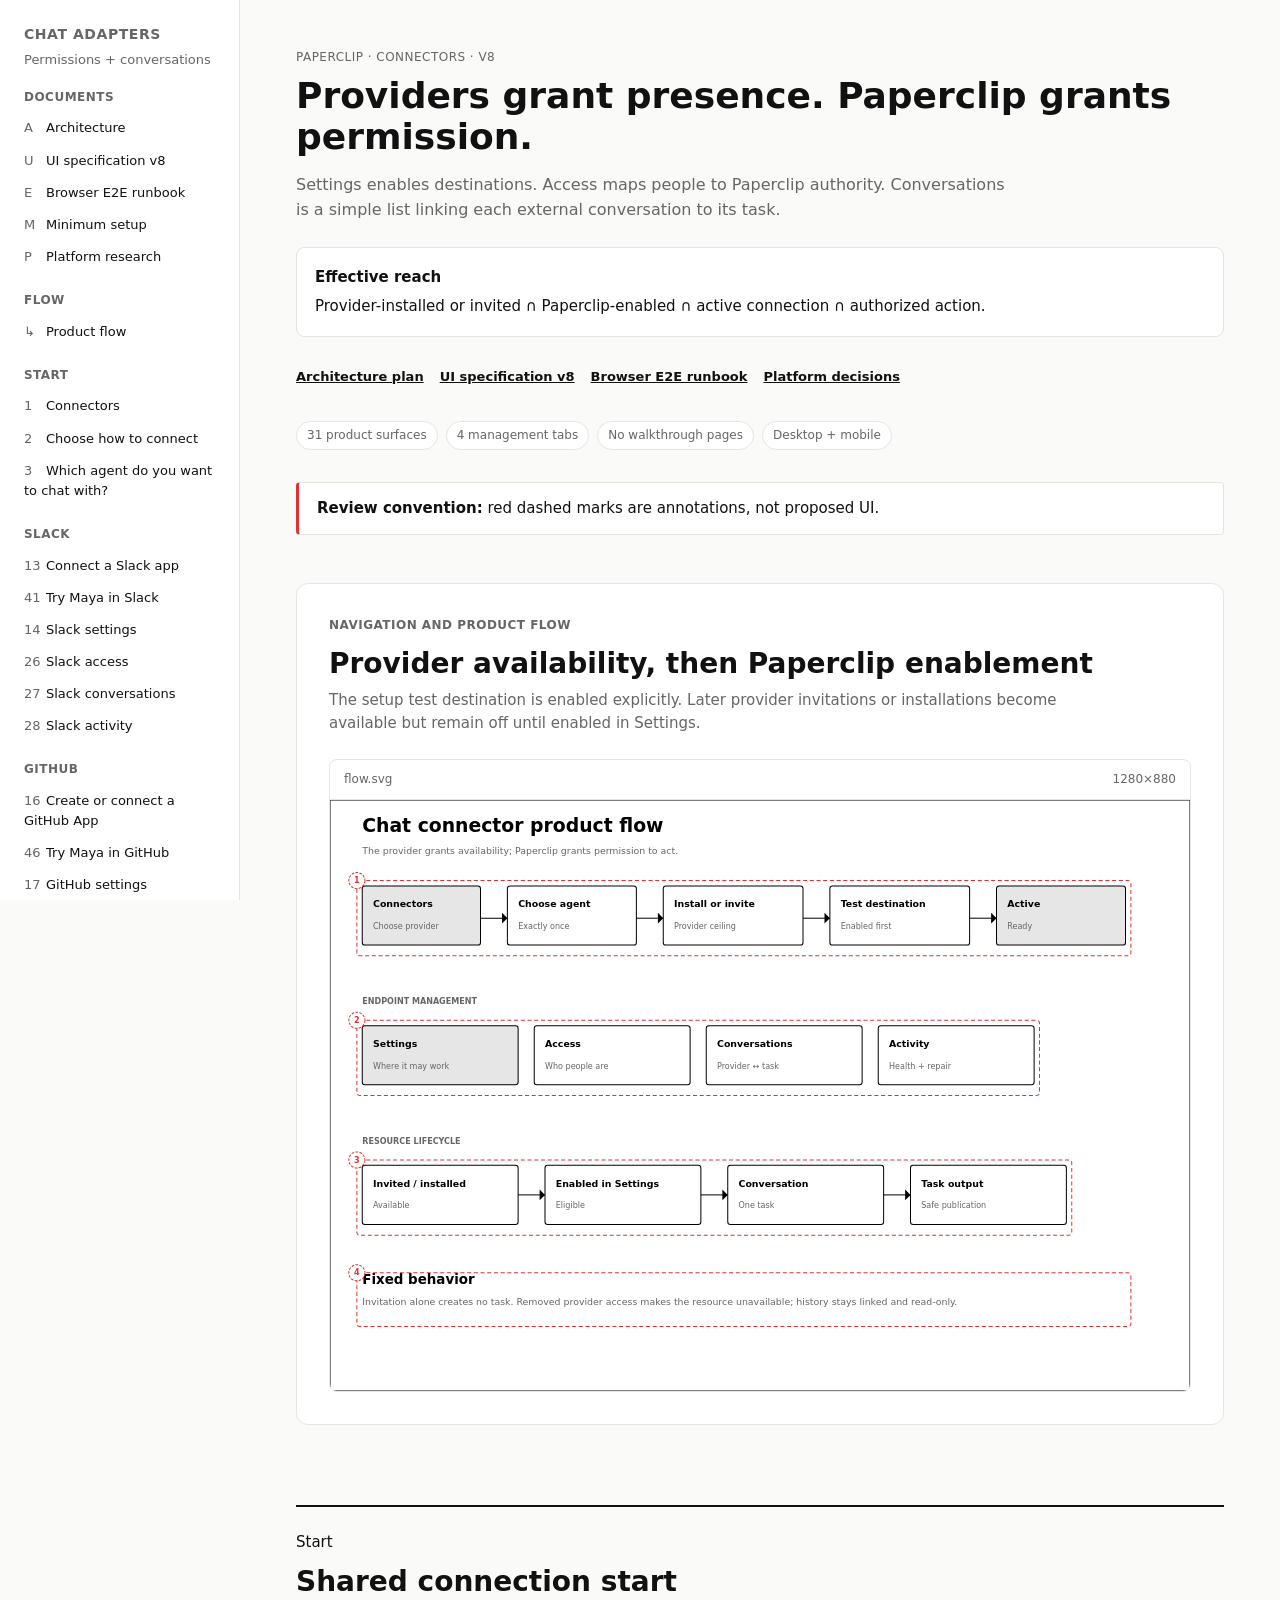
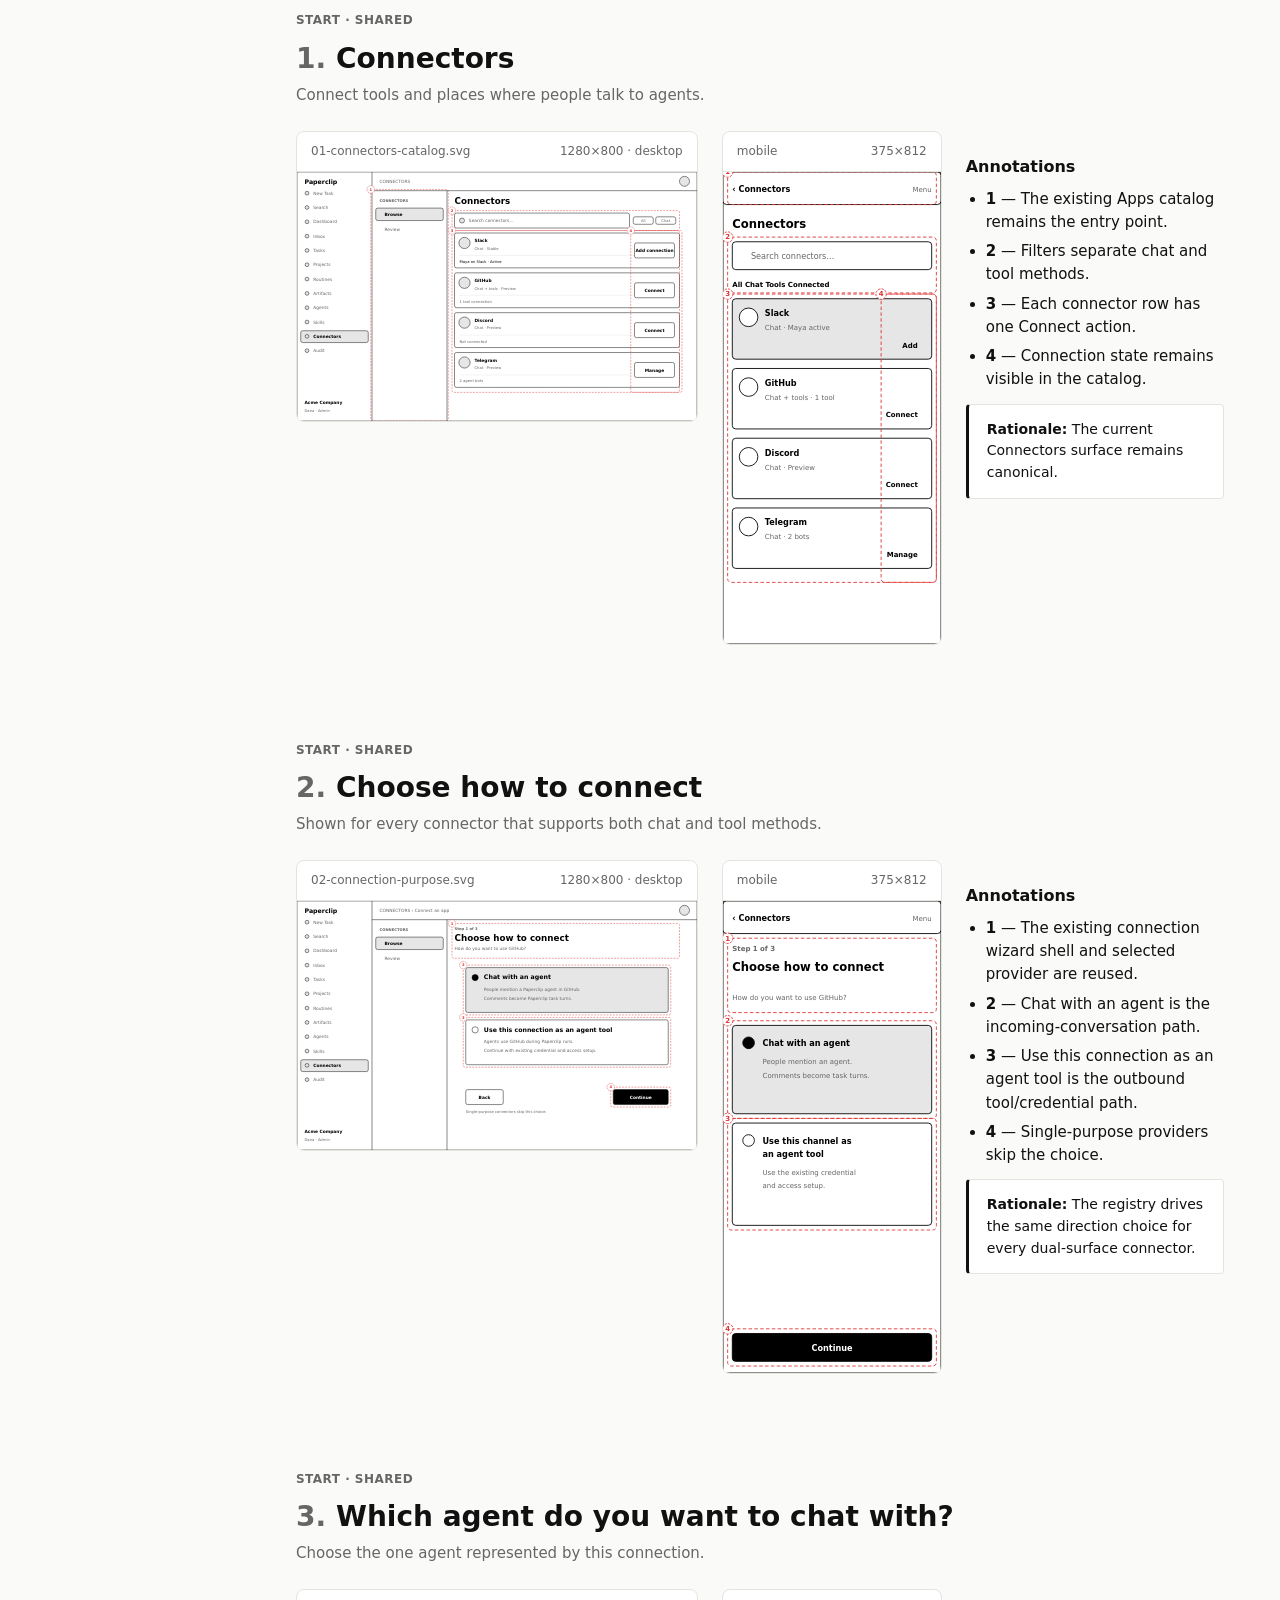
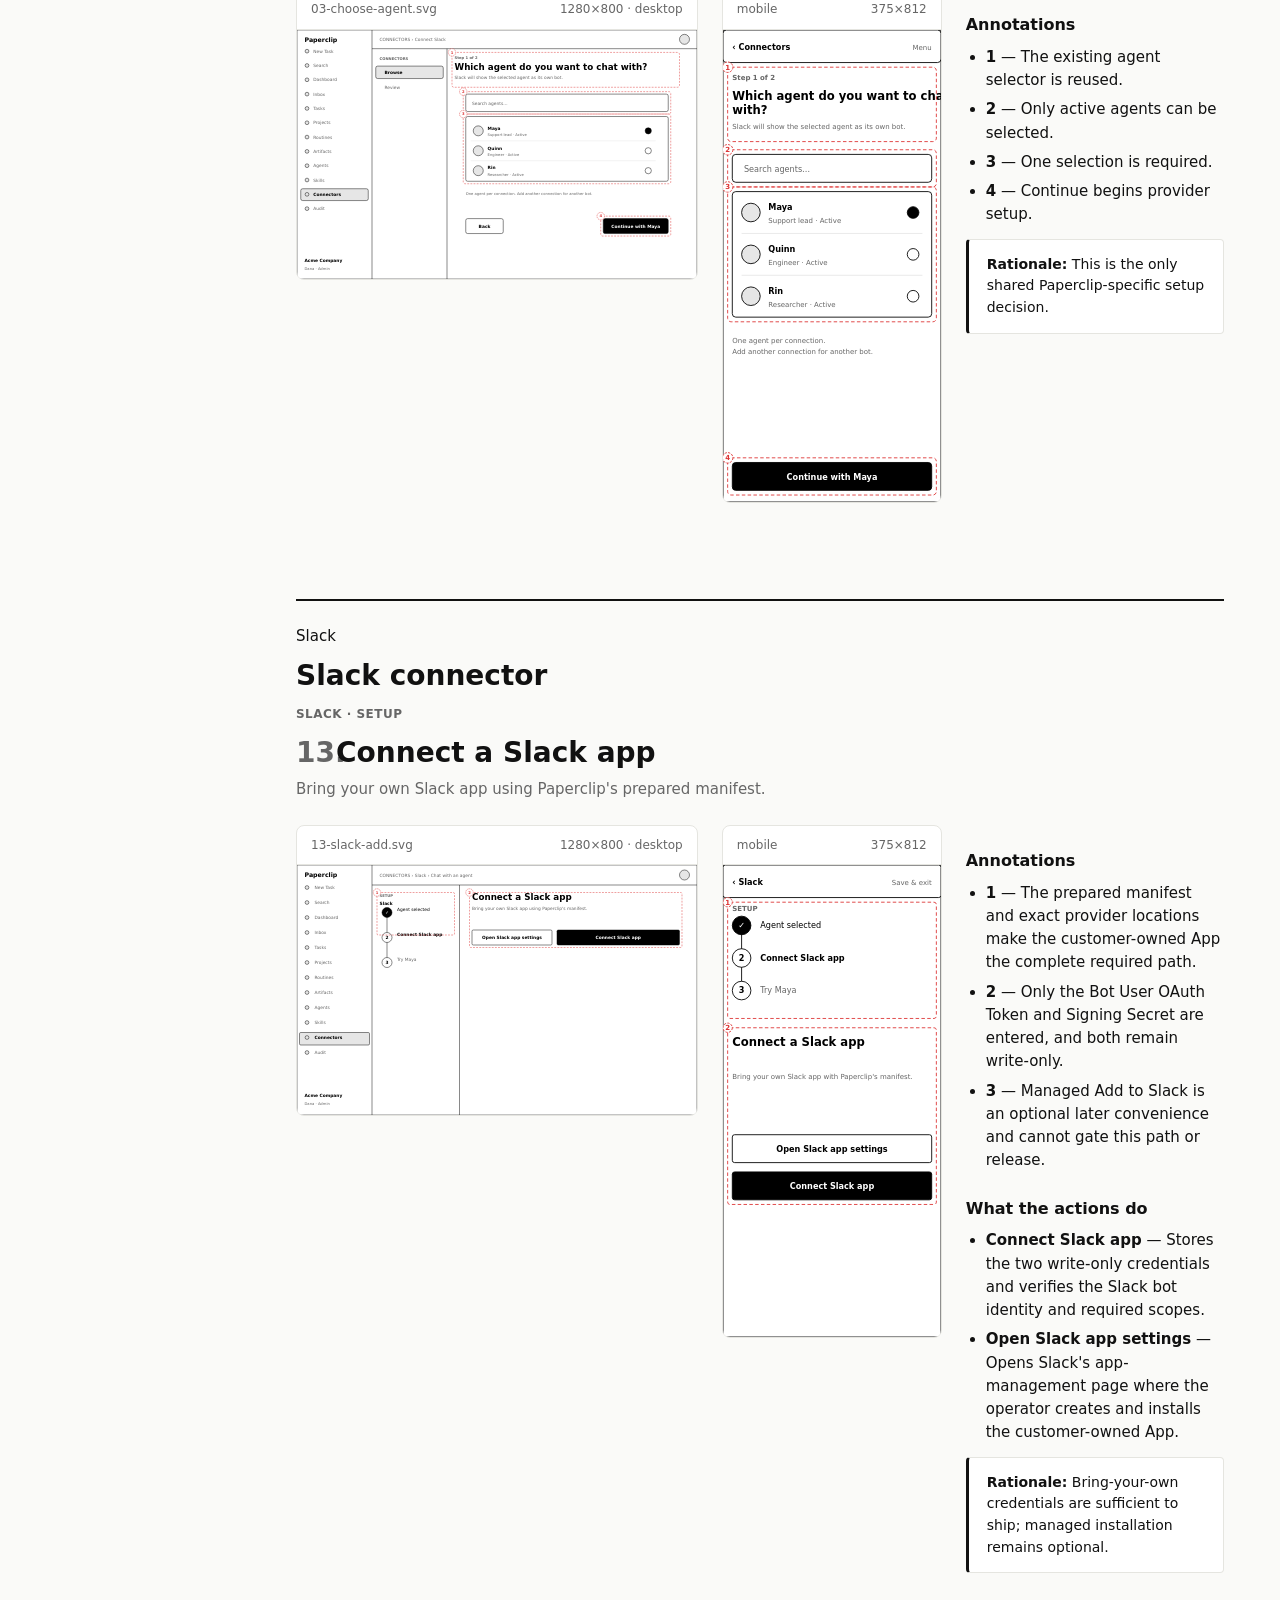
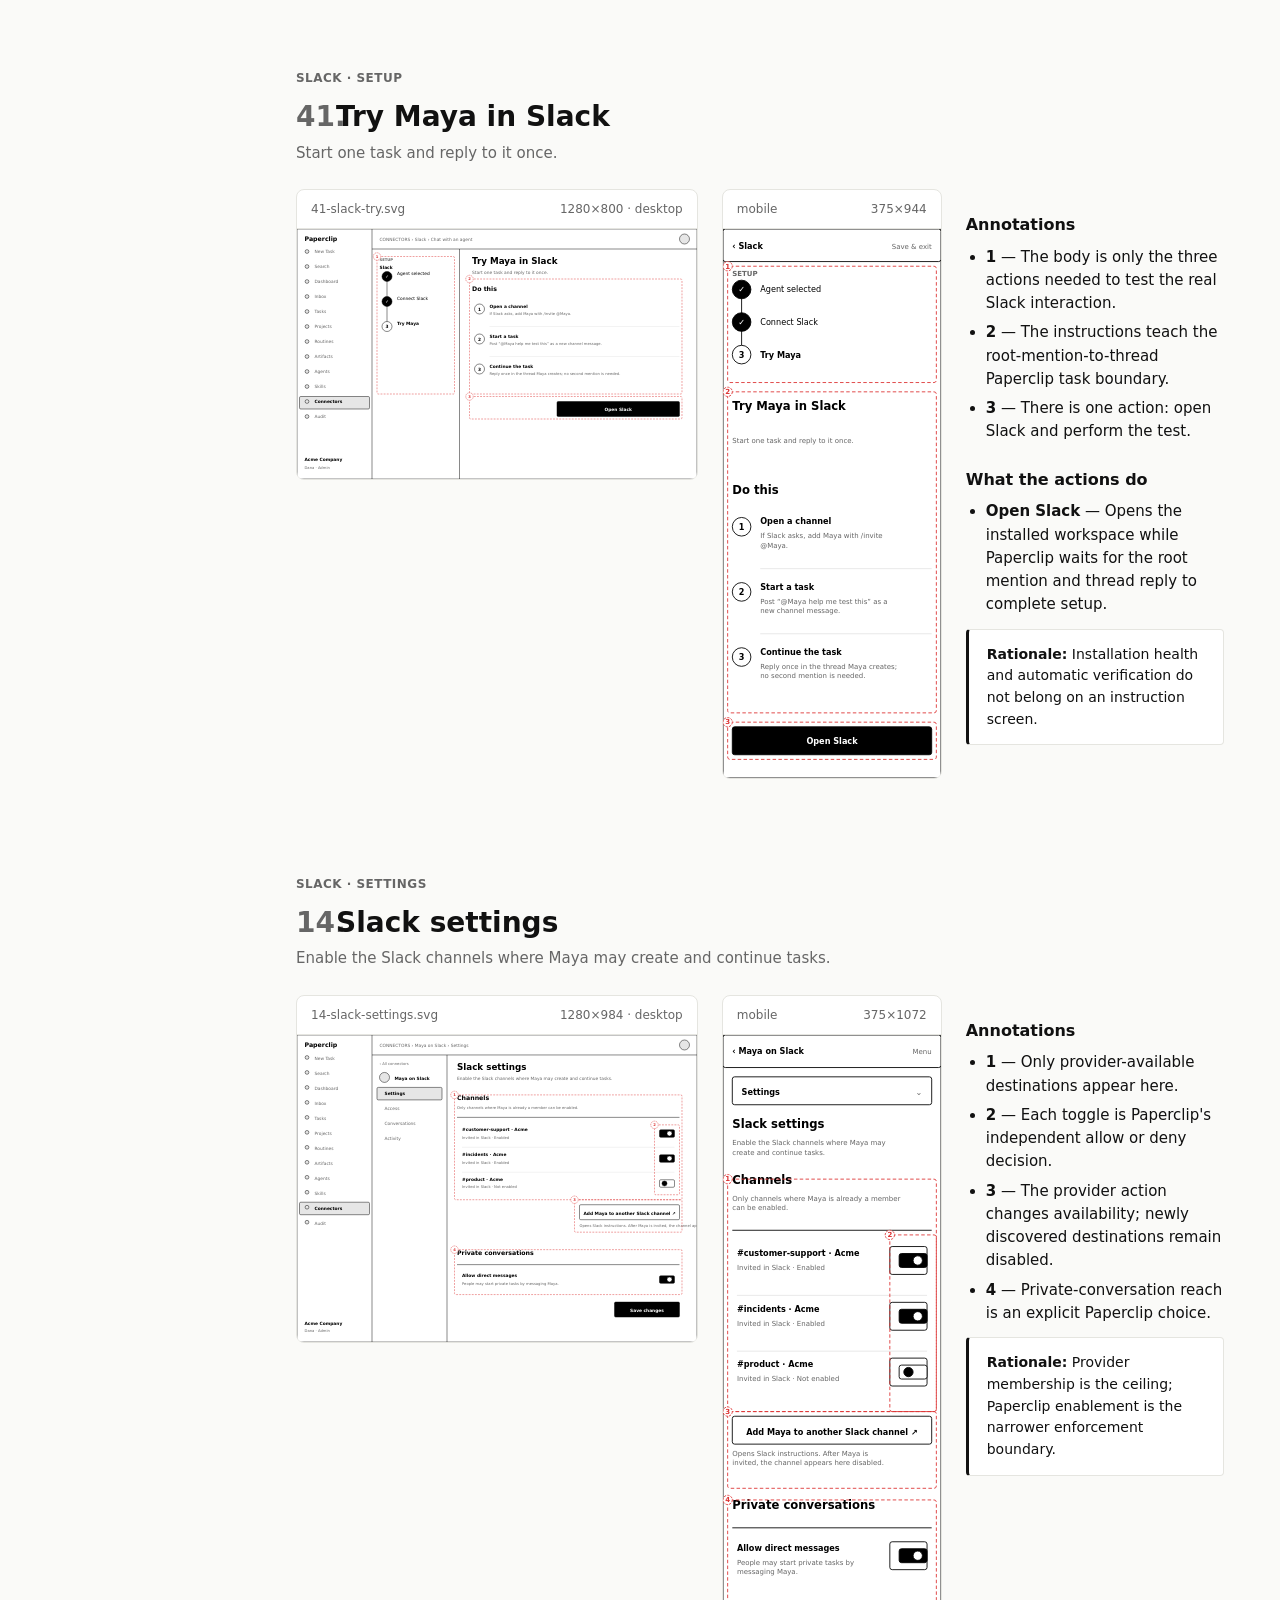
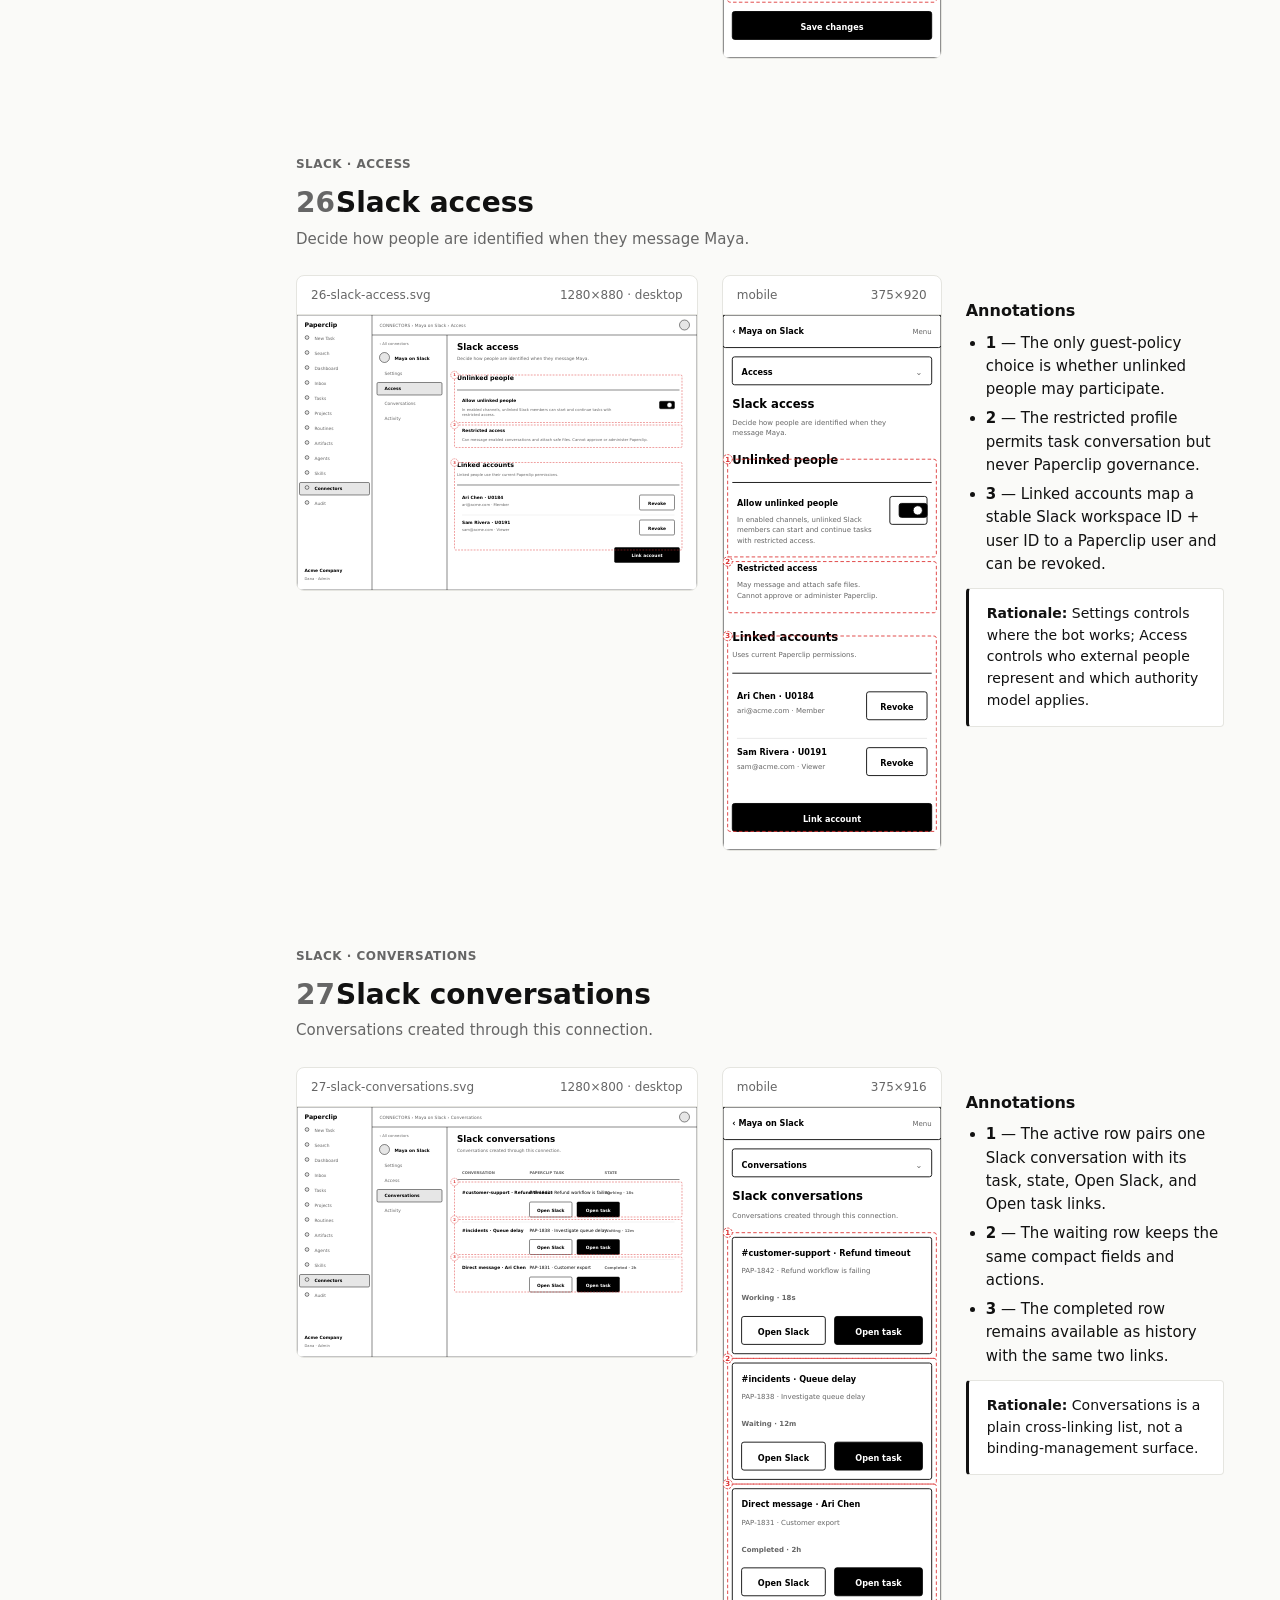
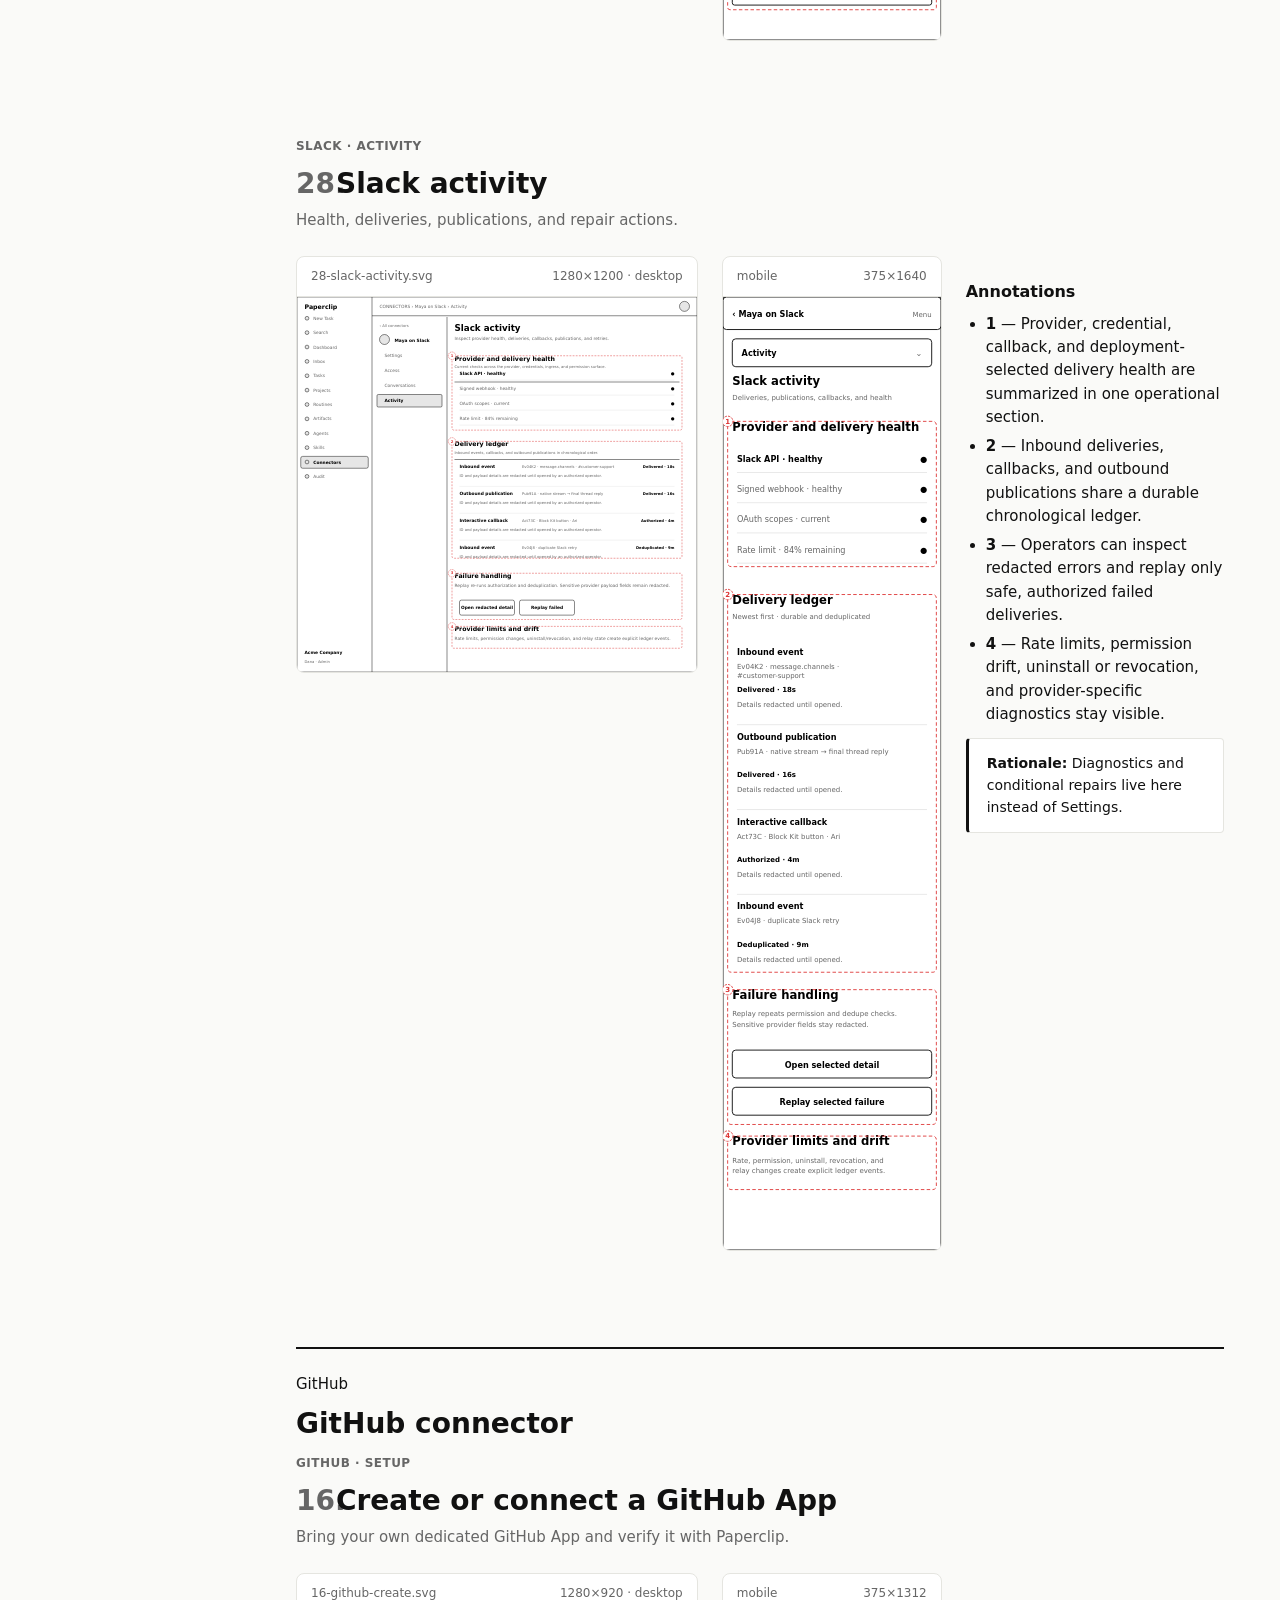
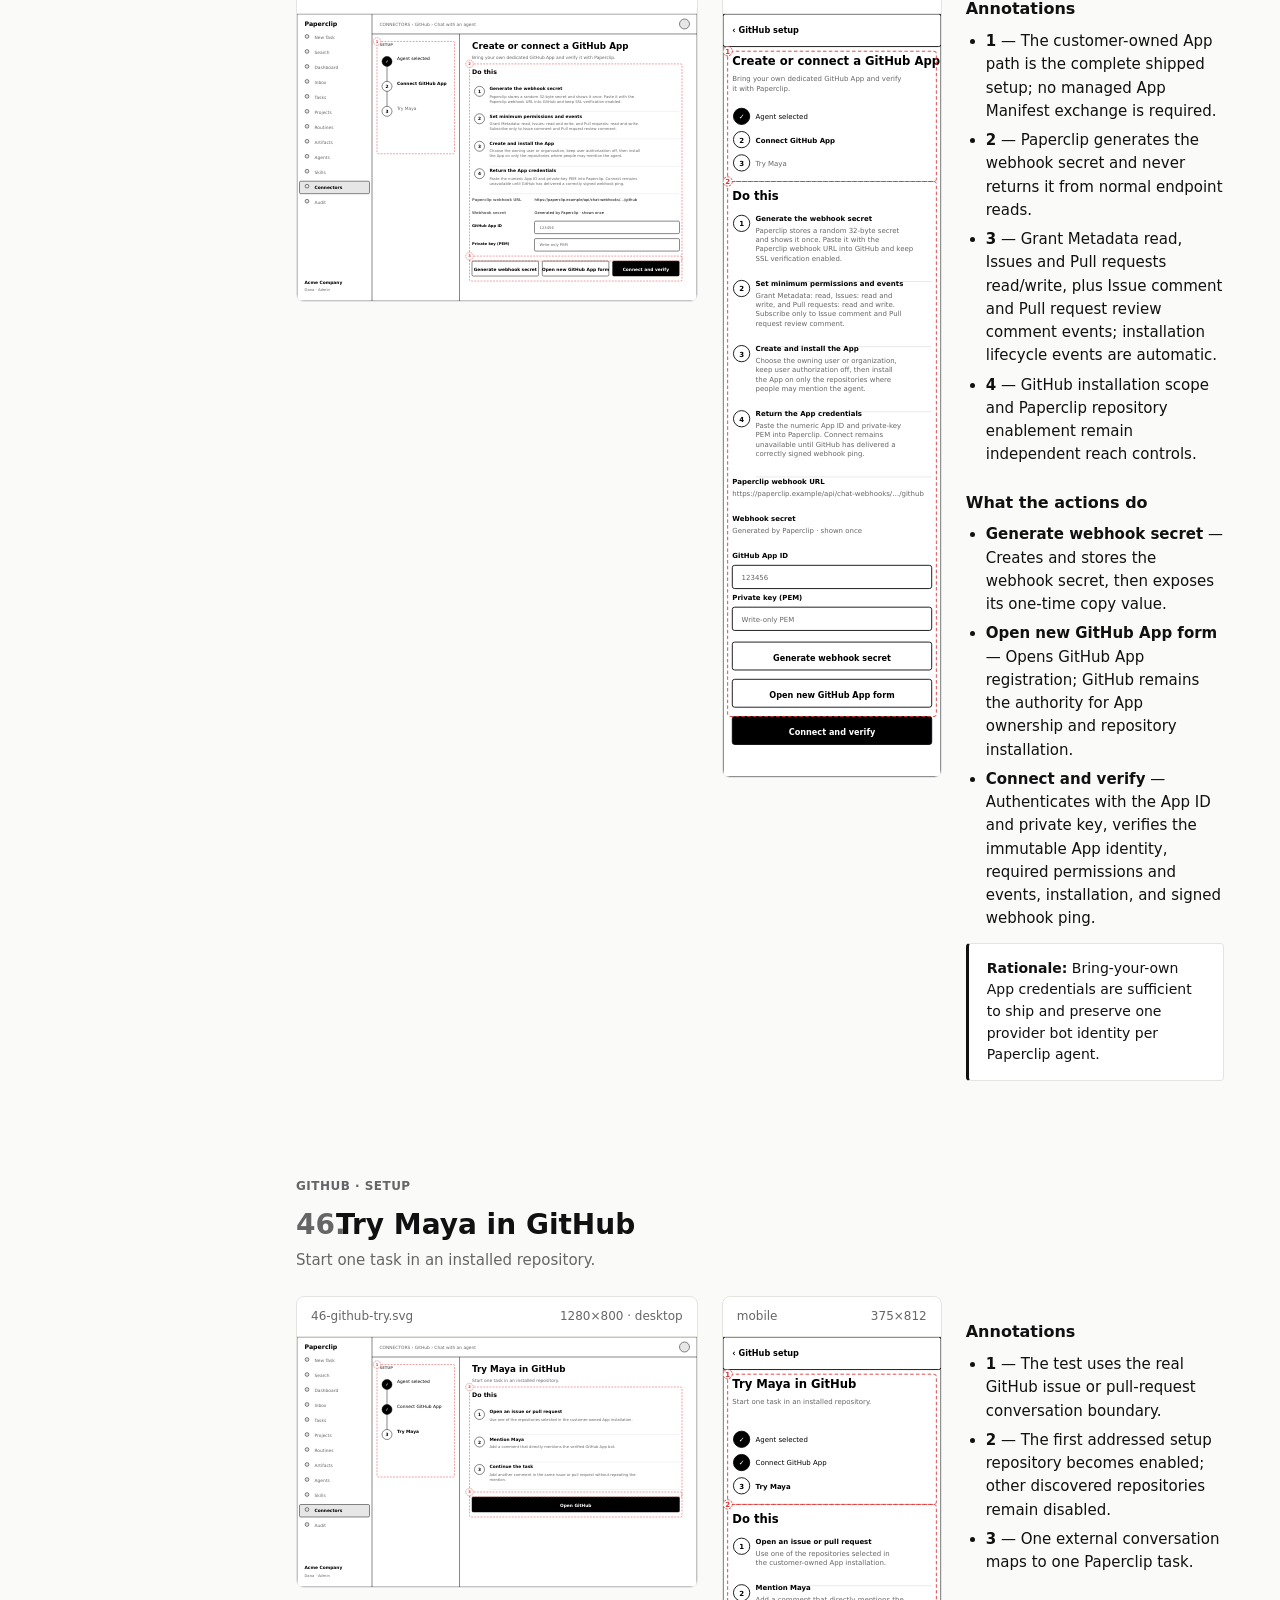
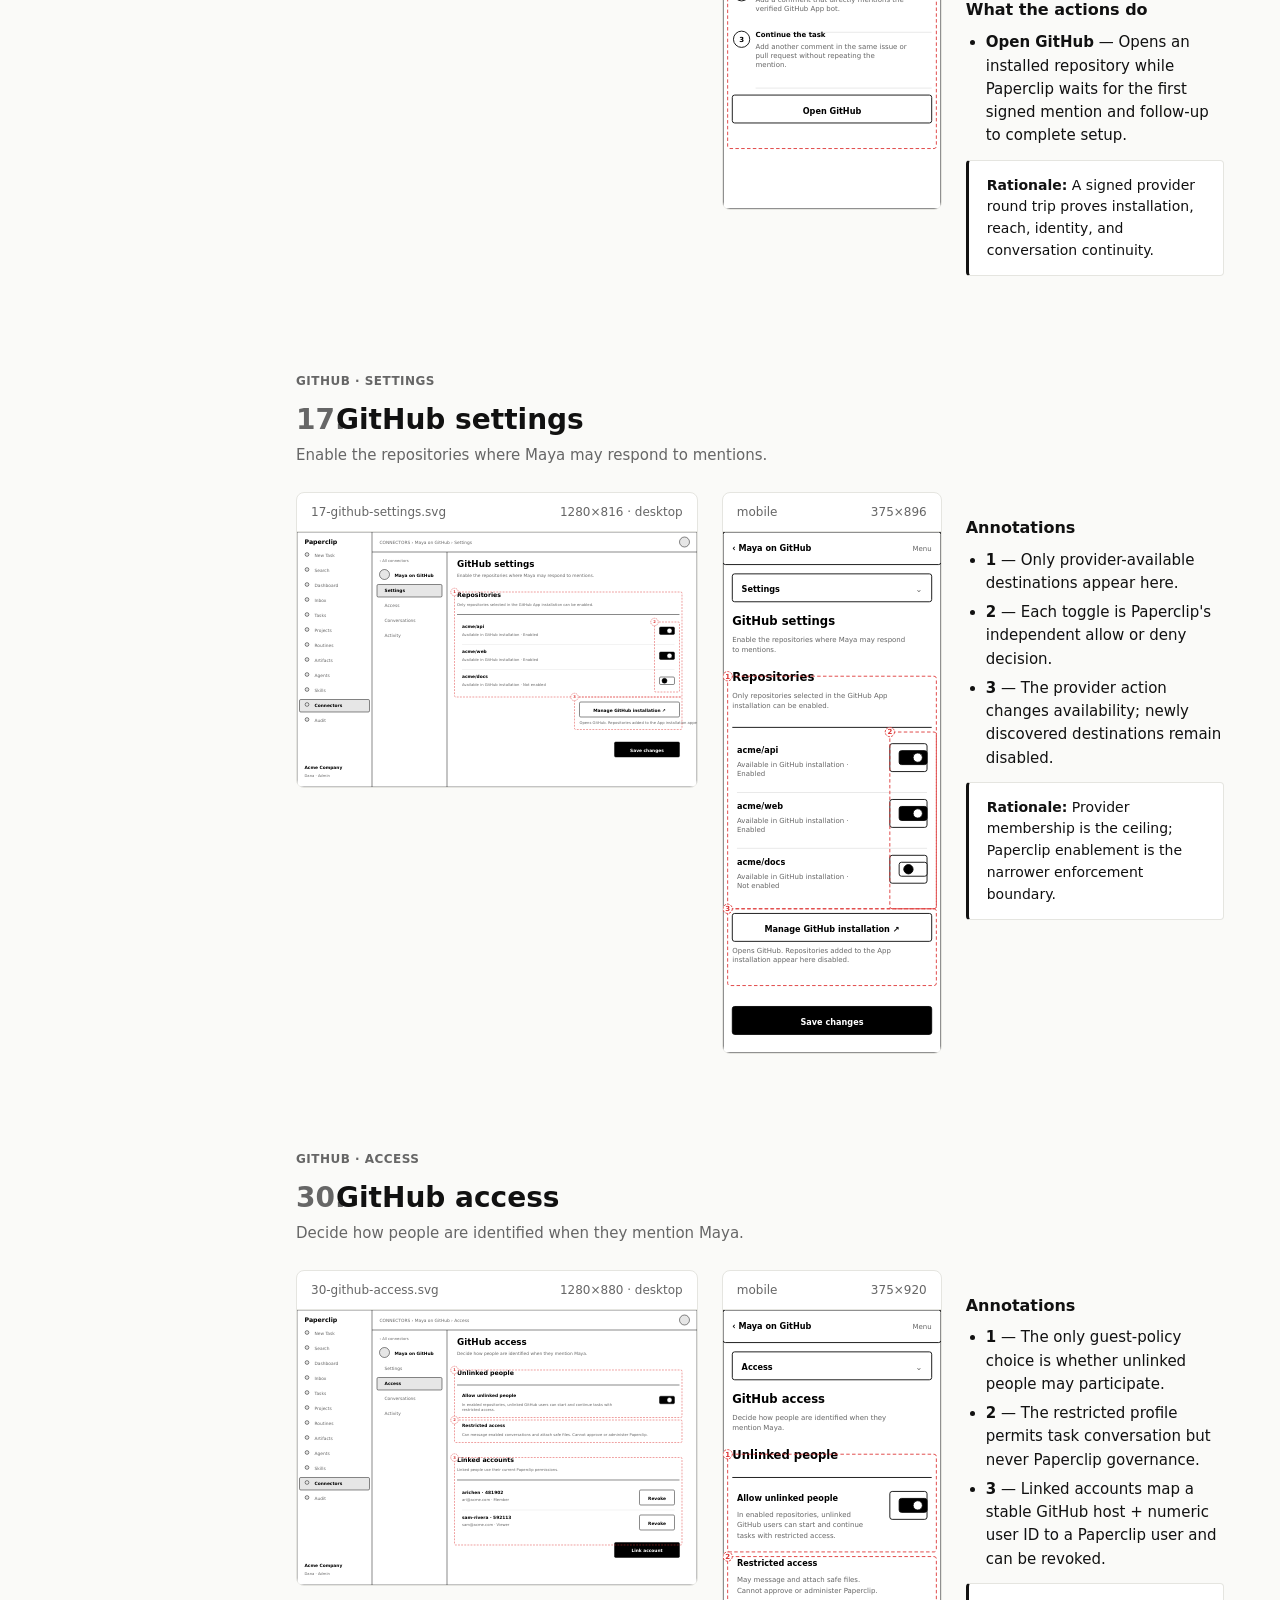
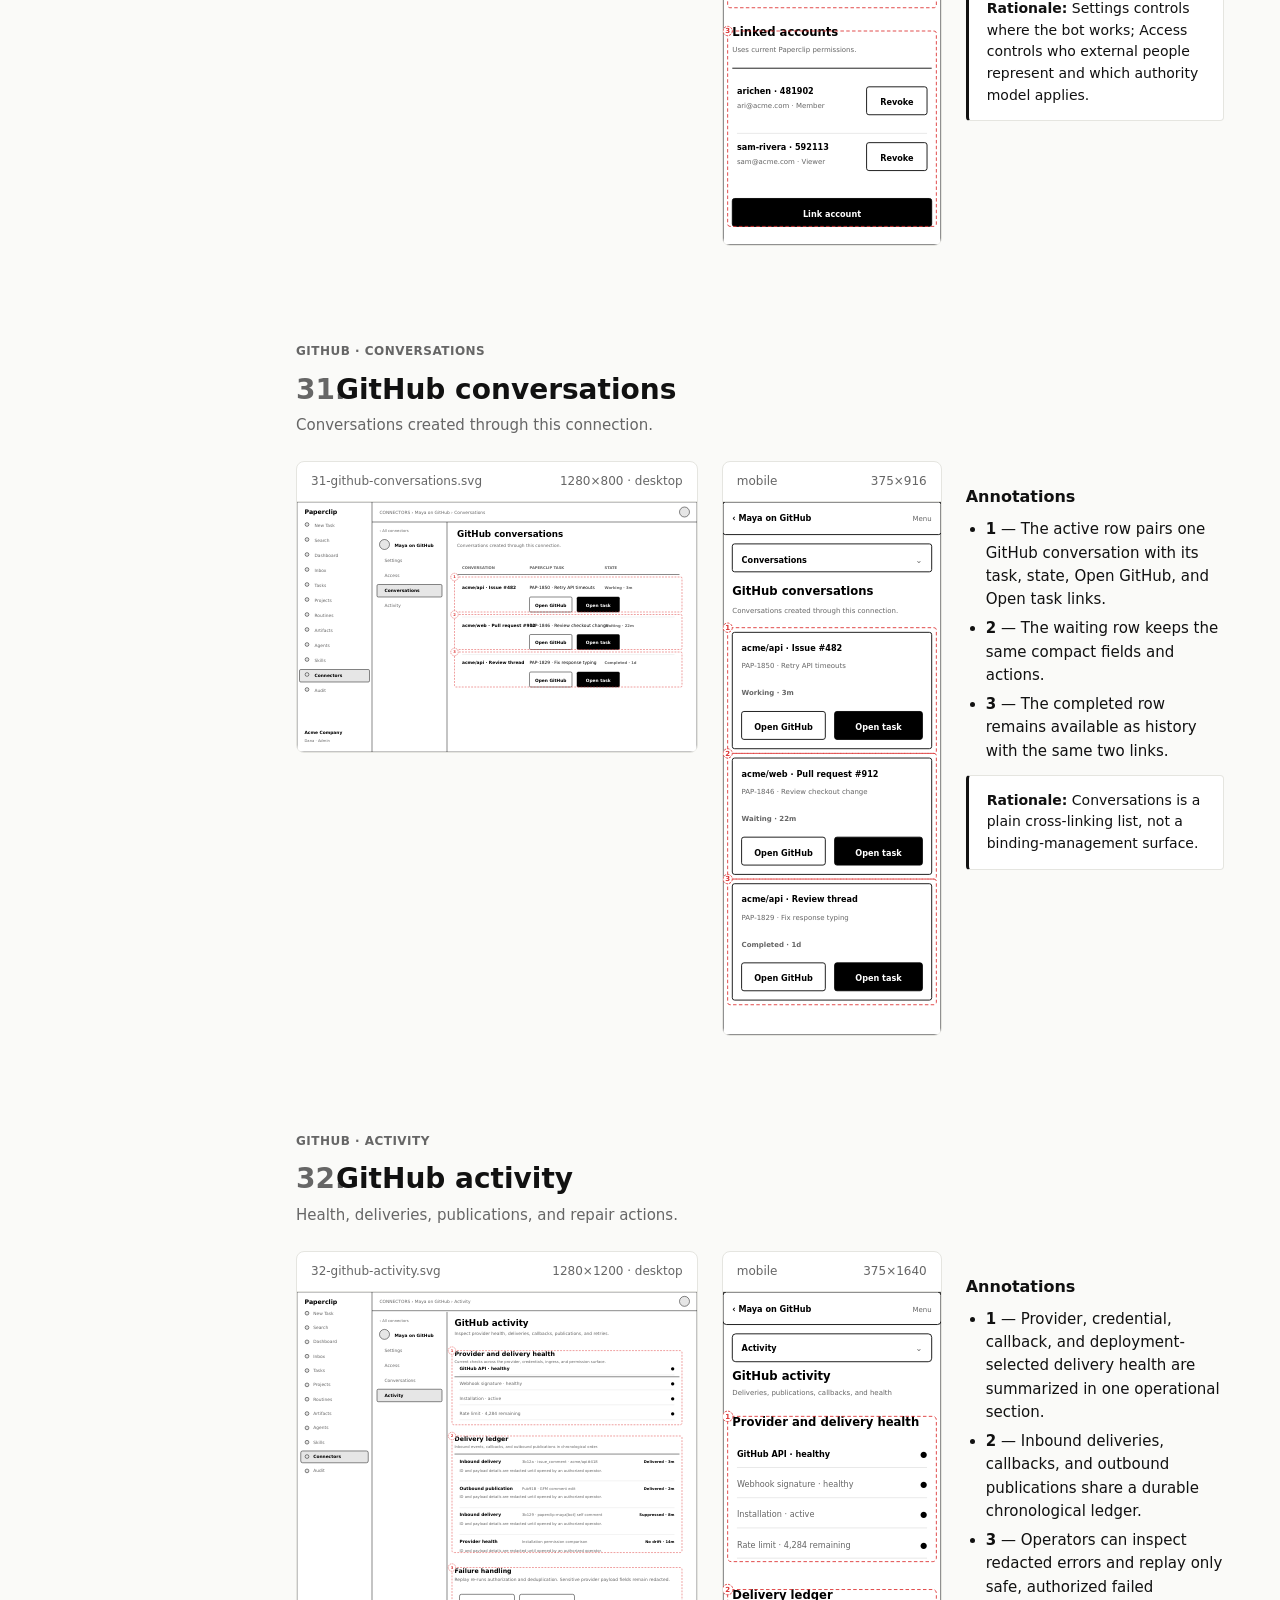
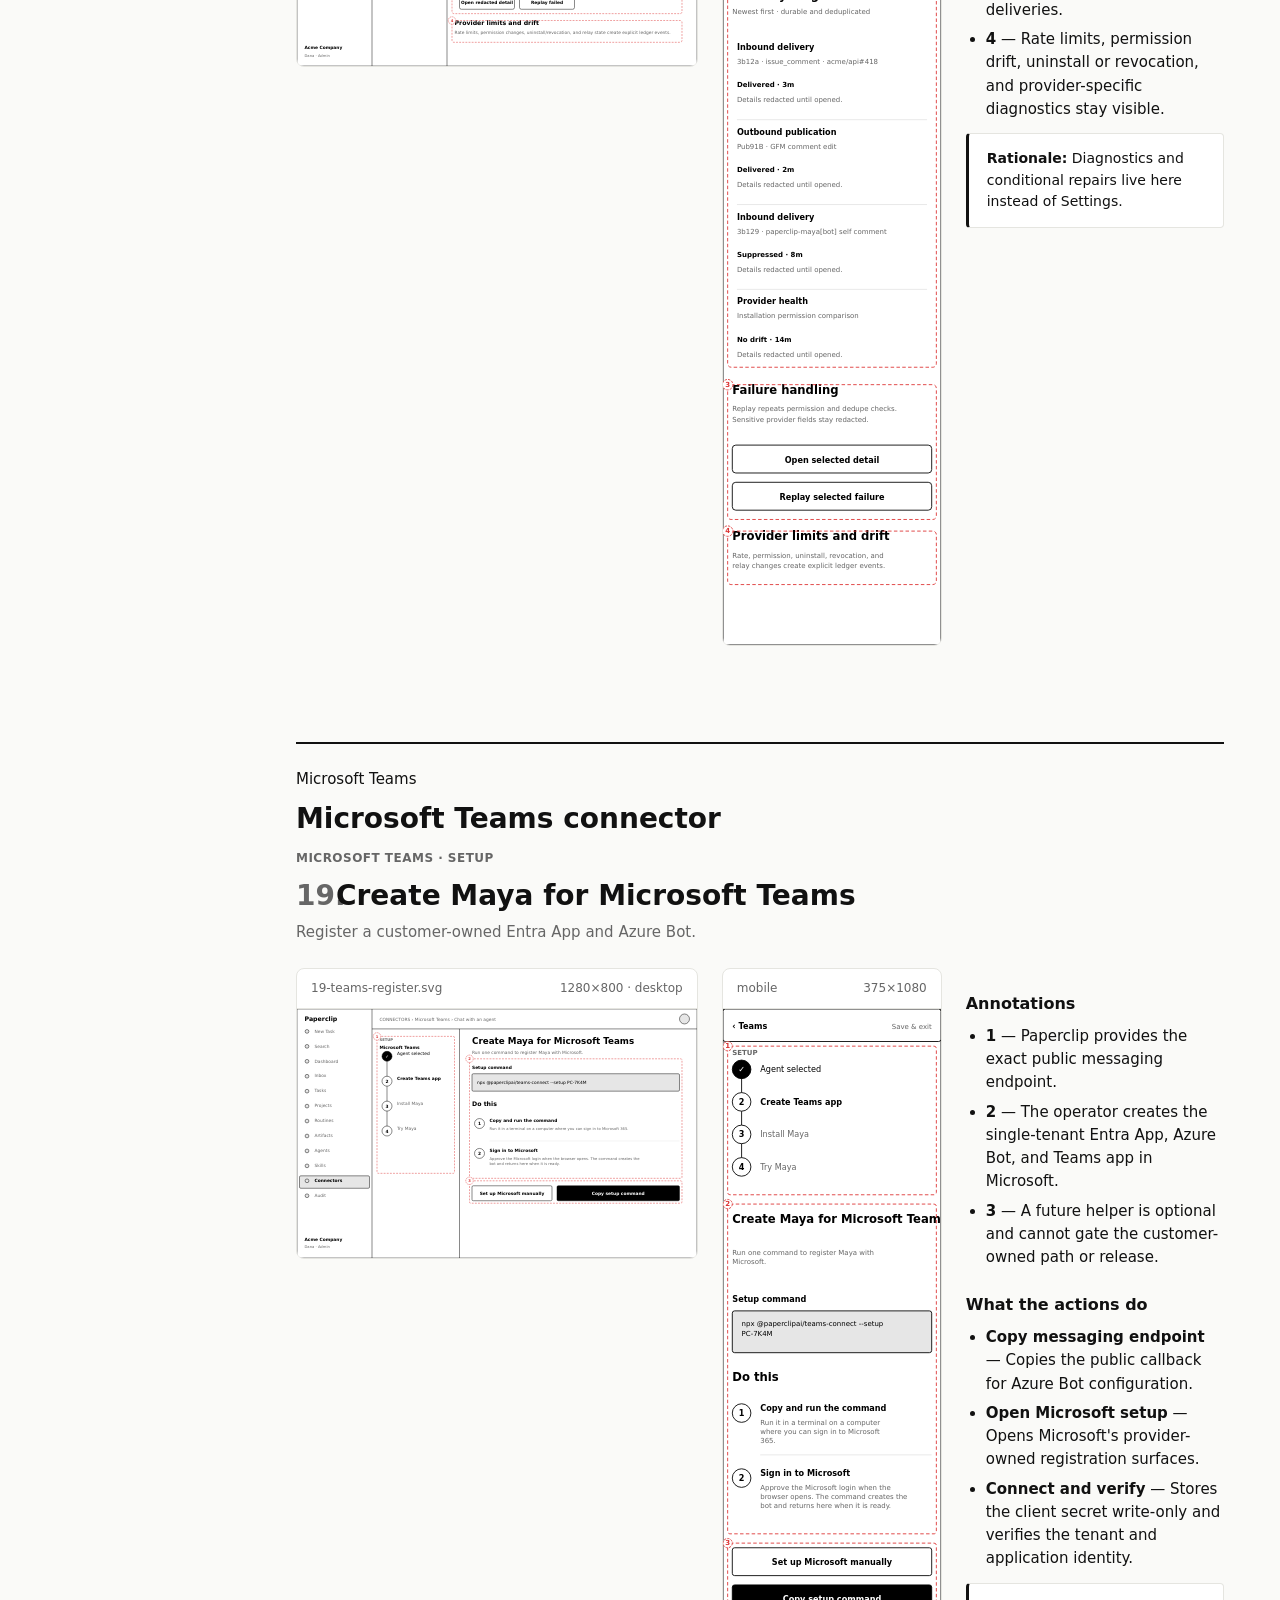
==== commit 4f29b7d7: "fix: harden native chat connector reliability" ====
--- a/doc/plans/chat-adapters/index.html
+++ b/doc/plans/chat-adapters/index.html
@@ -204,10 +204,8 @@
 <a href="#s26"><span class="num">26</span>Slack access</a>
 <a href="#s27"><span class="num">27</span>Slack conversations</a>
 <a href="#s28"><span class="num">28</span>Slack activity</a>
-<h2>GitHub</h2><a href="#s16"><span class="num">16</span>Create Maya in GitHub</a>
-<a href="#s45"><span class="num">45</span>Choose GitHub repositories</a>
+<h2>GitHub</h2><a href="#s16"><span class="num">16</span>Create or connect a GitHub App</a>
 <a href="#s46"><span class="num">46</span>Try Maya in GitHub</a>
-<a href="#s47"><span class="num">47</span>Connect an existing GitHub App</a>
 <a href="#s17"><span class="num">17</span>GitHub settings</a>
 <a href="#s30"><span class="num">30</span>GitHub access</a>
 <a href="#s31"><span class="num">31</span>GitHub conversations</a>
@@ -215,7 +213,7 @@
 <h2>Microsoft Teams</h2><a href="#s19"><span class="num">19</span>Create Maya for Microsoft Teams</a>
 <a href="#s49"><span class="num">49</span>Install Maya in Microsoft Teams</a>
 <a href="#s50"><span class="num">50</span>Try Maya in Microsoft Teams</a>
-<a href="#s48"><span class="num">48</span>Set up Microsoft manually</a>
+<a href="#s48"><span class="num">48</span>Microsoft provider setup details</a>
 <a href="#s20"><span class="num">20</span>Microsoft Teams settings</a>
 <a href="#s34"><span class="num">34</span>Microsoft Teams access</a>
 <a href="#s35"><span class="num">35</span>Microsoft Teams conversations</a>
@@ -227,7 +225,7 @@
 <a href="#s39"><span class="num">39</span>Telegram conversations</a>
 <a href="#s40"><span class="num">40</span>Telegram activity</a>
 <h2>Paperclip</h2><a href="#s11"><span class="num">11</span>Externally connected task</a>
-<a href="#s12"><span class="num">12</span>Agent Channels</a><h2>Review</h2><a href="#decisions"><span class="num">✓</span>Permission model</a></nav></details><main><header class="hero"><div class="crumb">Paperclip · Connectors · v8</div><h1>Providers grant presence. Paperclip grants permission.</h1><p>Settings enables destinations. Access maps people to Paperclip authority. Conversations is a simple list linking each external conversation to its task.</p><div class="decision"><b>Effective reach</b><span>Provider-installed or invited ∩ Paperclip-enabled ∩ active connection ∩ authorized action.</span></div><div class="doc-links"><a href="2026-09-03-chat-adapters-architecture.md">Architecture plan</a><a href="2026-09-04-chat-adapters-ui-surfaces-v8.md">UI specification v8</a><a href="2026-09-04-chat-adapters-browser-e2e-runbook.md">Browser E2E runbook</a><a href="2026-09-04-chat-adapters-platform-surfaces.md">Platform decisions</a></div><div class="pills"><span class="pill">33 product surfaces</span><span class="pill">4 management tabs</span><span class="pill">No walkthrough pages</span><span class="pill">Desktop + mobile</span></div></header><div class="notice" role="note"><p><b>Review convention:</b> red dashed marks are annotations, not proposed UI.</p></div><section id="flow" class="flow-section"><div class="lede">Navigation and product flow</div><h2>Provider availability, then Paperclip enablement</h2><p class="desc">The setup test destination is enabled explicitly. Later provider invitations or installations become available but remain off until enabled in Settings.</p><div class="wire" data-zoom data-caption="Chat connector product flow"><div class="label"><span>flow.svg</span><span>1280×880</span></div><img src="wireframes-v8/flow.svg" alt="Chat connector product flow"/></div></section><div class="provider-break"><div class="lede">Start</div><h2>Shared connection start</h2></div><section id="s01"><div class="lede">Start · Shared</div><h2><span class="step-num">1.</span>Connectors</h2><p class="desc">Connect tools and places where people talk to agents.</p><div class="grid"><div class="wire" data-zoom data-caption="01 · Connectors (desktop)"><div class="label"><span>01-connectors-catalog.svg</span><span>1280×800 · desktop</span></div><img src="wireframes-v8/01-connectors-catalog.svg" alt="Connectors desktop wireframe" /></div><div class="wire mobile-wire mobile-col" data-zoom data-caption="01 · Connectors (mobile)"><div class="label"><span>mobile</span><span>375×812</span></div><img src="wireframes-v8/01-connectors-catalog-mobile.svg" alt="Connectors mobile wireframe" /></div><div class="notes-col"><div class="notes"><h3>Annotations</h3><ul><li><b>1</b> — The existing Apps catalog remains the entry point.</li>
+<a href="#s12"><span class="num">12</span>Agent Channels</a><h2>Review</h2><a href="#decisions"><span class="num">✓</span>Permission model</a></nav></details><main><header class="hero"><div class="crumb">Paperclip · Connectors · v8</div><h1>Providers grant presence. Paperclip grants permission.</h1><p>Settings enables destinations. Access maps people to Paperclip authority. Conversations is a simple list linking each external conversation to its task.</p><div class="decision"><b>Effective reach</b><span>Provider-installed or invited ∩ Paperclip-enabled ∩ active connection ∩ authorized action.</span></div><div class="doc-links"><a href="2026-09-03-chat-adapters-architecture.md">Architecture plan</a><a href="2026-09-04-chat-adapters-ui-surfaces-v8.md">UI specification v8</a><a href="2026-09-04-chat-adapters-browser-e2e-runbook.md">Browser E2E runbook</a><a href="2026-09-04-chat-adapters-platform-surfaces.md">Platform decisions</a></div><div class="pills"><span class="pill">31 product surfaces</span><span class="pill">4 management tabs</span><span class="pill">No walkthrough pages</span><span class="pill">Desktop + mobile</span></div></header><div class="notice" role="note"><p><b>Review convention:</b> red dashed marks are annotations, not proposed UI.</p></div><section id="flow" class="flow-section"><div class="lede">Navigation and product flow</div><h2>Provider availability, then Paperclip enablement</h2><p class="desc">The setup test destination is enabled explicitly. Later provider invitations or installations become available but remain off until enabled in Settings.</p><div class="wire" data-zoom data-caption="Chat connector product flow"><div class="label"><span>flow.svg</span><span>1280×880</span></div><img src="wireframes-v8/flow.svg" alt="Chat connector product flow"/></div></section><div class="provider-break"><div class="lede">Start</div><h2>Shared connection start</h2></div><section id="s01"><div class="lede">Start · Shared</div><h2><span class="step-num">1.</span>Connectors</h2><p class="desc">Connect tools and places where people talk to agents.</p><div class="grid"><div class="wire" data-zoom data-caption="01 · Connectors (desktop)"><div class="label"><span>01-connectors-catalog.svg</span><span>1280×800 · desktop</span></div><img src="wireframes-v8/01-connectors-catalog.svg" alt="Connectors desktop wireframe" /></div><div class="wire mobile-wire mobile-col" data-zoom data-caption="01 · Connectors (mobile)"><div class="label"><span>mobile</span><span>375×812</span></div><img src="wireframes-v8/01-connectors-catalog-mobile.svg" alt="Connectors mobile wireframe" /></div><div class="notes-col"><div class="notes"><h3>Annotations</h3><ul><li><b>1</b> — The existing Apps catalog remains the entry point.</li>
 <li><b>2</b> — Filters separate chat and tool methods.</li>
 <li><b>3</b> — Each connector row has one Connect action.</li>
 <li><b>4</b> — Connection state remains visible in the catalog.</li></ul><div class="why"><b>Rationale:</b> The current Connectors surface remains canonical.</div></div></div></div></section>
@@ -260,22 +258,15 @@
 <li><b>2</b> — Inbound deliveries, callbacks, and outbound publications share a durable chronological ledger.</li>
 <li><b>3</b> — Operators can inspect redacted errors and replay only safe, authorized failed deliveries.</li>
 <li><b>4</b> — Rate limits, permission drift, uninstall or revocation, and provider-specific diagnostics stay visible.</li></ul><div class="why"><b>Rationale:</b> Diagnostics and conditional repairs live here instead of Settings.</div></div></div></div></section>
-<div class="provider-break"><div class="lede">GitHub</div><h2>GitHub connector</h2></div><section id="s16"><div class="lede">GitHub · Setup</div><h2><span class="step-num">16.</span>Create Maya in GitHub</h2><p class="desc">Create a dedicated GitHub App from Paperclip's prepared manifest.</p><div class="grid"><div class="wire" data-zoom data-caption="16 · Create Maya in GitHub (desktop)"><div class="label"><span>16-github-create.svg</span><span>1280×800 · desktop</span></div><img src="wireframes-v8/16-github-create.svg" alt="Create Maya in GitHub desktop wireframe" /></div><div class="wire mobile-wire mobile-col" data-zoom data-caption="16 · Create Maya in GitHub (mobile)"><div class="label"><span>mobile</span><span>375×952</span></div><img src="wireframes-v8/16-github-create-mobile.svg" alt="Create Maya in GitHub mobile wireframe" /></div><div class="notes-col"><div class="notes"><h3>Annotations</h3><ul><li><b>1</b> — Only the two choices GitHub presents during App creation are described.</li>
-<li><b>2</b> — The normal action uses the GitHub App Manifest handoff; credentials never pass through the operator.</li>
-<li><b>3</b> — The existing-App branch remains available without cluttering the default path.</li></ul><h3>What the actions do</h3><ul><li><b>Create in GitHub</b> — Posts Paperclip's App Manifest to GitHub. GitHub returns to Paperclip after creation, and Paperclip stores the returned App credentials.</li>
-<li><b>Use an existing GitHub App</b> — Opens the advanced path for an App the organization already owns.</li></ul><div class="why"><b>Rationale:</b> The manifest already fixes permissions, events, and webhook configuration.</div></div></div></div></section>
-<section id="s45"><div class="lede">GitHub · Setup</div><h2><span class="step-num">45.</span>Choose GitHub repositories</h2><p class="desc">Install Maya where people should be able to mention it.</p><div class="grid"><div class="wire" data-zoom data-caption="45 · Choose GitHub repositories (desktop)"><div class="label"><span>45-github-install.svg</span><span>1280×800 · desktop</span></div><img src="wireframes-v8/45-github-install.svg" alt="Choose GitHub repositories desktop wireframe" /></div><div class="wire mobile-wire mobile-col" data-zoom data-caption="45 · Choose GitHub repositories (mobile)"><div class="label"><span>mobile</span><span>375×1000</span></div><img src="wireframes-v8/45-github-install-mobile.svg" alt="Choose GitHub repositories mobile wireframe" /></div><div class="notes-col"><div class="notes"><h3>Annotations</h3><ul><li><b>1</b> — The screen contains only GitHub's installation decisions.</li>
-<li><b>2</b> — Repository scope stays in GitHub's native approval UI.</li>
-<li><b>3</b> — One button begins the complete provider-owned installation step.</li></ul><h3>What the actions do</h3><ul><li><b>Install in GitHub</b> — Opens GitHub's App installation page and returns the installation and selected repository IDs to Paperclip.</li></ul><div class="why"><b>Rationale:</b> There is no Paperclip form to duplicate GitHub's repository picker.</div></div></div></div></section>
-<section id="s46"><div class="lede">GitHub · Setup</div><h2><span class="step-num">46.</span>Try Maya in GitHub</h2><p class="desc">Start one task in an installed repository.</p><div class="grid"><div class="wire" data-zoom data-caption="46 · Try Maya in GitHub (desktop)"><div class="label"><span>46-github-try.svg</span><span>1280×800 · desktop</span></div><img src="wireframes-v8/46-github-try.svg" alt="Try Maya in GitHub desktop wireframe" /></div><div class="wire mobile-wire mobile-col" data-zoom data-caption="46 · Try Maya in GitHub (mobile)"><div class="label"><span>mobile</span><span>375×1000</span></div><img src="wireframes-v8/46-github-try-mobile.svg" alt="Try Maya in GitHub mobile wireframe" /></div><div class="notes-col"><div class="notes"><h3>Annotations</h3><ul><li><b>1</b> — The body is only the native GitHub test sequence.</li>
-<li><b>2</b> — The instructions explain that GitHub's existing issue or pull request is the task boundary.</li>
-<li><b>3</b> — There is one action: open GitHub and perform the test.</li></ul><h3>What the actions do</h3><ul><li><b>Open GitHub</b> — Opens an installed repository while Paperclip waits for the first signed mention to complete setup.</li></ul><div class="why"><b>Rationale:</b> A real mention proves the App installation without a separate verification screen.</div></div></div></div></section>
-<section id="s47"><div class="lede">GitHub · Custom setup</div><h2><span class="step-num">47.</span>Connect an existing GitHub App</h2><p class="desc">Update the App in GitHub, then provide its identity credentials.</p><div class="grid"><div class="wire" data-zoom data-caption="47 · Connect an existing GitHub App (desktop)"><div class="label"><span>47-github-existing.svg</span><span>1280×960 · desktop</span></div><img src="wireframes-v8/47-github-existing.svg" alt="Connect an existing GitHub App desktop wireframe" /></div><div class="wire mobile-wire mobile-col" data-zoom data-caption="47 · Connect an existing GitHub App (mobile)"><div class="label"><span>mobile</span><span>375×1392</span></div><img src="wireframes-v8/47-github-existing-mobile.svg" alt="Connect an existing GitHub App mobile wireframe" /></div><div class="notes-col"><div class="notes"><h3>Annotations</h3><ul><li><b>1</b> — The copy control provides the exact values the operator must paste into GitHub.</li>
-<li><b>2</b> — The instructions list every provider change required for an existing App.</li>
-<li><b>3</b> — Only App ID and private key return to Paperclip; the generated webhook secret is already stored.</li>
-<li><b>4</b> — Verification happens as part of Connect rather than on another screen.</li></ul><h3>What the actions do</h3><ul><li><b>Copy Paperclip webhook settings</b> — Copies the endpoint URL and generated webhook secret needed in the existing GitHub App settings.</li>
-<li><b>Connect and verify</b> — Stores the PEM file write-only, authenticates as the App, and verifies webhook, events, and least-privilege permissions.</li>
-<li><b>Back</b> — Returns to the credential-free App Manifest path.</li></ul><div class="why"><b>Rationale:</b> Existing Apps lack the manifest callback, so this advanced page contains the complete minimum manual configuration.</div></div></div></div></section>
+<div class="provider-break"><div class="lede">GitHub</div><h2>GitHub connector</h2></div><section id="s16"><div class="lede">GitHub · Setup</div><h2><span class="step-num">16.</span>Create or connect a GitHub App</h2><p class="desc">Bring your own dedicated GitHub App and verify it with Paperclip.</p><div class="grid"><div class="wire" data-zoom data-caption="16 · Create or connect a GitHub App (desktop)"><div class="label"><span>16-github-create.svg</span><span>1280×920 · desktop</span></div><img src="wireframes-v8/16-github-create.svg" alt="Create or connect a GitHub App desktop wireframe" /></div><div class="wire mobile-wire mobile-col" data-zoom data-caption="16 · Create or connect a GitHub App (mobile)"><div class="label"><span>mobile</span><span>375×1312</span></div><img src="wireframes-v8/16-github-create-mobile.svg" alt="Create or connect a GitHub App mobile wireframe" /></div><div class="notes-col"><div class="notes"><h3>Annotations</h3><ul><li><b>1</b> — The customer-owned App path is the complete shipped setup; no managed App Manifest exchange is required.</li>
+<li><b>2</b> — Paperclip generates the webhook secret and never returns it from normal endpoint reads.</li>
+<li><b>3</b> — Grant Metadata read, Issues and Pull requests read/write, plus Issue comment and Pull request review comment events; installation lifecycle events are automatic.</li>
+<li><b>4</b> — GitHub installation scope and Paperclip repository enablement remain independent reach controls.</li></ul><h3>What the actions do</h3><ul><li><b>Generate webhook secret</b> — Creates and stores the webhook secret, then exposes its one-time copy value.</li>
+<li><b>Open new GitHub App form</b> — Opens GitHub App registration; GitHub remains the authority for App ownership and repository installation.</li>
+<li><b>Connect and verify</b> — Authenticates with the App ID and private key, verifies the immutable App identity, required permissions and events, installation, and signed webhook ping.</li></ul><div class="why"><b>Rationale:</b> Bring-your-own App credentials are sufficient to ship and preserve one provider bot identity per Paperclip agent.</div></div></div></div></section>
+<section id="s46"><div class="lede">GitHub · Setup</div><h2><span class="step-num">46.</span>Try Maya in GitHub</h2><p class="desc">Start one task in an installed repository.</p><div class="grid"><div class="wire" data-zoom data-caption="46 · Try Maya in GitHub (desktop)"><div class="label"><span>46-github-try.svg</span><span>1280×800 · desktop</span></div><img src="wireframes-v8/46-github-try.svg" alt="Try Maya in GitHub desktop wireframe" /></div><div class="wire mobile-wire mobile-col" data-zoom data-caption="46 · Try Maya in GitHub (mobile)"><div class="label"><span>mobile</span><span>375×812</span></div><img src="wireframes-v8/46-github-try-mobile.svg" alt="Try Maya in GitHub mobile wireframe" /></div><div class="notes-col"><div class="notes"><h3>Annotations</h3><ul><li><b>1</b> — The test uses the real GitHub issue or pull-request conversation boundary.</li>
+<li><b>2</b> — The first addressed setup repository becomes enabled; other discovered repositories remain disabled.</li>
+<li><b>3</b> — One external conversation maps to one Paperclip task.</li></ul><h3>What the actions do</h3><ul><li><b>Open GitHub</b> — Opens an installed repository while Paperclip waits for the first signed mention and follow-up to complete setup.</li></ul><div class="why"><b>Rationale:</b> A signed provider round trip proves installation, reach, identity, and conversation continuity.</div></div></div></div></section>
 <section id="s17"><div class="lede">GitHub · Settings</div><h2><span class="step-num">17.</span>GitHub settings</h2><p class="desc">Enable the repositories where Maya may respond to mentions.</p><div class="grid"><div class="wire" data-zoom data-caption="17 · GitHub settings (desktop)"><div class="label"><span>17-github-settings.svg</span><span>1280×816 · desktop</span></div><img src="wireframes-v8/17-github-settings.svg" alt="GitHub settings desktop wireframe" /></div><div class="wire mobile-wire mobile-col" data-zoom data-caption="17 · GitHub settings (mobile)"><div class="label"><span>mobile</span><span>375×896</span></div><img src="wireframes-v8/17-github-settings-mobile.svg" alt="GitHub settings mobile wireframe" /></div><div class="notes-col"><div class="notes"><h3>Annotations</h3><ul><li><b>1</b> — Only provider-available destinations appear here.</li>
 <li><b>2</b> — Each toggle is Paperclip's independent allow or deny decision.</li>
 <li><b>3</b> — The provider action changes availability; newly discovered destinations remain disabled.</li></ul><div class="why"><b>Rationale:</b> Provider membership is the ceiling; Paperclip enablement is the narrower enforcement boundary.</div></div></div></div></section>
@@ -289,22 +280,23 @@
 <li><b>2</b> — Inbound deliveries, callbacks, and outbound publications share a durable chronological ledger.</li>
 <li><b>3</b> — Operators can inspect redacted errors and replay only safe, authorized failed deliveries.</li>
 <li><b>4</b> — Rate limits, permission drift, uninstall or revocation, and provider-specific diagnostics stay visible.</li></ul><div class="why"><b>Rationale:</b> Diagnostics and conditional repairs live here instead of Settings.</div></div></div></div></section>
-<div class="provider-break"><div class="lede">Microsoft Teams</div><h2>Microsoft Teams connector</h2></div><section id="s19"><div class="lede">Microsoft Teams · Setup</div><h2><span class="step-num">19.</span>Create Maya for Microsoft Teams</h2><p class="desc">Run one command to register Maya with Microsoft.</p><div class="grid"><div class="wire" data-zoom data-caption="19 · Create Maya for Microsoft Teams (desktop)"><div class="label"><span>19-teams-register.svg</span><span>1280×800 · desktop</span></div><img src="wireframes-v8/19-teams-register.svg" alt="Create Maya for Microsoft Teams desktop wireframe" /></div><div class="wire mobile-wire mobile-col" data-zoom data-caption="19 · Create Maya for Microsoft Teams (mobile)"><div class="label"><span>mobile</span><span>375×1080</span></div><img src="wireframes-v8/19-teams-register-mobile.svg" alt="Create Maya for Microsoft Teams mobile wireframe" /></div><div class="notes-col"><div class="notes"><h3>Annotations</h3><ul><li><b>1</b> — The generated command is the only normal-path configuration artifact.</li>
-<li><b>2</b> — Both instructions are actions the operator performs locally or in Microsoft's login.</li>
-<li><b>3</b> — The manual path is available without exposing Azure choices on the default screen.</li></ul><h3>What the actions do</h3><ul><li><b>Copy setup command</b> — Copies a one-time Paperclip command that invokes Microsoft's Teams Developer CLI, signs the operator in, creates the Teams App and bot registration, and sends the resulting identity to this setup draft.</li>
-<li><b>Set up Microsoft manually</b> — Opens the Azure/Teams manual fallback for tenants that cannot run the guided command.</li></ul><div class="why"><b>Rationale:</b> The helper collapses Microsoft registration into one attended command while Microsoft remains the authority for sign-in and tenant policy.</div></div></div></div></section>
-<section id="s49"><div class="lede">Microsoft Teams · Setup</div><h2><span class="step-num">49.</span>Install Maya in Microsoft Teams</h2><p class="desc">Open the Microsoft install page and add the app.</p><div class="grid"><div class="wire" data-zoom data-caption="49 · Install Maya in Microsoft Teams (desktop)"><div class="label"><span>49-teams-install.svg</span><span>1280×800 · desktop</span></div><img src="wireframes-v8/49-teams-install.svg" alt="Install Maya in Microsoft Teams desktop wireframe" /></div><div class="wire mobile-wire mobile-col" data-zoom data-caption="49 · Install Maya in Microsoft Teams (mobile)"><div class="label"><span>mobile</span><span>375×888</span></div><img src="wireframes-v8/49-teams-install-mobile.svg" alt="Install Maya in Microsoft Teams mobile wireframe" /></div><div class="notes-col"><div class="notes"><h3>Annotations</h3><ul><li><b>1</b> — The install link replaces package download and upload on the normal path.</li>
-<li><b>2</b> — The body contains only the two actions performed in Microsoft Teams.</li>
-<li><b>3</b> — Tenant approval is handled by Microsoft's install experience, not another Paperclip choice.</li></ul><h3>What the actions do</h3><ul><li><b>Install Maya in Teams</b> — Opens the install link returned by Microsoft. Tenant policy may route the same request to an administrator for approval.</li></ul><div class="why"><b>Rationale:</b> Microsoft's CLI returns an install link, so normal setup should use it directly.</div></div></div></div></section>
+<div class="provider-break"><div class="lede">Microsoft Teams</div><h2>Microsoft Teams connector</h2></div><section id="s19"><div class="lede">Microsoft Teams · Setup</div><h2><span class="step-num">19.</span>Create Maya for Microsoft Teams</h2><p class="desc">Register a customer-owned Entra App and Azure Bot.</p><div class="grid"><div class="wire" data-zoom data-caption="19 · Create Maya for Microsoft Teams (desktop)"><div class="label"><span>19-teams-register.svg</span><span>1280×800 · desktop</span></div><img src="wireframes-v8/19-teams-register.svg" alt="Create Maya for Microsoft Teams desktop wireframe" /></div><div class="wire mobile-wire mobile-col" data-zoom data-caption="19 · Create Maya for Microsoft Teams (mobile)"><div class="label"><span>mobile</span><span>375×1080</span></div><img src="wireframes-v8/19-teams-register-mobile.svg" alt="Create Maya for Microsoft Teams mobile wireframe" /></div><div class="notes-col"><div class="notes"><h3>Annotations</h3><ul><li><b>1</b> — Paperclip provides the exact public messaging endpoint.</li>
+<li><b>2</b> — The operator creates the single-tenant Entra App, Azure Bot, and Teams app in Microsoft.</li>
+<li><b>3</b> — A future helper is optional and cannot gate the customer-owned path or release.</li></ul><h3>What the actions do</h3><ul><li><b>Copy messaging endpoint</b> — Copies the public callback for Azure Bot configuration.</li>
+<li><b>Open Microsoft setup</b> — Opens Microsoft's provider-owned registration surfaces.</li>
+<li><b>Connect and verify</b> — Stores the client secret write-only and verifies the tenant and application identity.</li></ul><div class="why"><b>Rationale:</b> Bring-your-own credentials are the required portable setup path.</div></div></div></div></section>
+<section id="s49"><div class="lede">Microsoft Teams · Setup</div><h2><span class="step-num">49.</span>Install Maya in Microsoft Teams</h2><p class="desc">Publish or upload the customer-owned app, then add it in Teams.</p><div class="grid"><div class="wire" data-zoom data-caption="49 · Install Maya in Microsoft Teams (desktop)"><div class="label"><span>49-teams-install.svg</span><span>1280×800 · desktop</span></div><img src="wireframes-v8/49-teams-install.svg" alt="Install Maya in Microsoft Teams desktop wireframe" /></div><div class="wire mobile-wire mobile-col" data-zoom data-caption="49 · Install Maya in Microsoft Teams (mobile)"><div class="label"><span>mobile</span><span>375×888</span></div><img src="wireframes-v8/49-teams-install-mobile.svg" alt="Install Maya in Microsoft Teams mobile wireframe" /></div><div class="notes-col"><div class="notes"><h3>Annotations</h3><ul><li><b>1</b> — Microsoft owns app creation, packaging, publication, approval, and installation.</li>
+<li><b>2</b> — Paperclip does not generate a complete Teams package or promise an install link.</li>
+<li><b>3</b> — Tenant approval remains in Microsoft's install experience.</li></ul><h3>What the actions do</h3><ul><li><b>Open Teams Developer Portal</b> — Opens the provider-owned app surface; tenant policy may require administrator approval.</li></ul><div class="why"><b>Rationale:</b> Customer-owned registration is required; Microsoft owns the app artifact and installation.</div></div></div></div></section>
 <section id="s50"><div class="lede">Microsoft Teams · Setup</div><h2><span class="step-num">50.</span>Try Maya in Microsoft Teams</h2><p class="desc">Start one task in a channel post.</p><div class="grid"><div class="wire" data-zoom data-caption="50 · Try Maya in Microsoft Teams (desktop)"><div class="label"><span>50-teams-try.svg</span><span>1280×800 · desktop</span></div><img src="wireframes-v8/50-teams-try.svg" alt="Try Maya in Microsoft Teams desktop wireframe" /></div><div class="wire mobile-wire mobile-col" data-zoom data-caption="50 · Try Maya in Microsoft Teams (mobile)"><div class="label"><span>mobile</span><span>375×1000</span></div><img src="wireframes-v8/50-teams-try-mobile.svg" alt="Try Maya in Microsoft Teams mobile wireframe" /></div><div class="notes-col"><div class="notes"><h3>Annotations</h3><ul><li><b>1</b> — The body is only the Teams channel test sequence.</li>
 <li><b>2</b> — The instructions teach the channel-post-and-replies task boundary.</li>
-<li><b>3</b> — There is one action: open Teams and perform the test.</li></ul><h3>What the actions do</h3><ul><li><b>Open Microsoft Teams</b> — Opens Teams while Paperclip waits for the first authenticated mention and reply to complete setup.</li></ul><div class="why"><b>Rationale:</b> The final provider event is the verification; no installation report is shown first.</div></div></div></div></section>
-<section id="s48"><div class="lede">Microsoft Teams · Custom setup</div><h2><span class="step-num">48.</span>Set up Microsoft manually</h2><p class="desc">Create the bot in Microsoft, then paste the three identity values.</p><div class="grid"><div class="wire" data-zoom data-caption="48 · Set up Microsoft manually (desktop)"><div class="label"><span>48-teams-manual.svg</span><span>1280×1064 · desktop</span></div><img src="wireframes-v8/48-teams-manual.svg" alt="Set up Microsoft manually desktop wireframe" /></div><div class="wire mobile-wire mobile-col" data-zoom data-caption="48 · Set up Microsoft manually (mobile)"><div class="label"><span>mobile</span><span>375×1496</span></div><img src="wireframes-v8/48-teams-manual-mobile.svg" alt="Set up Microsoft manually mobile wireframe" /></div><div class="notes-col"><div class="notes"><h3>Annotations</h3><ul><li><b>1</b> — The copy control provides the one Paperclip value required by Microsoft.</li>
-<li><b>2</b> — Every instruction is a portal operation the tenant administrator must perform.</li>
-<li><b>3</b> — The three fields are the minimum identity values Paperclip needs to send as the bot.</li>
-<li><b>4</b> — Connect verifies the identity and produces the same install step as the default flow.</li></ul><h3>What the actions do</h3><ul><li><b>Copy Paperclip endpoint</b> — Copies the public messaging endpoint that must be entered on the Azure Bot resource.</li>
-<li><b>Connect and create Teams app</b> — Stores the client secret write-only, verifies Microsoft bot authentication, and creates the installable Teams app and install link.</li>
-<li><b>Back</b> — Returns to the guided one-command setup.</li></ul><div class="why"><b>Rationale:</b> The manual fallback is longer because Microsoft has no manifest callback equivalent; no optional Azure choices are exposed.</div></div></div></div></section>
+<li><b>3</b> — There is one action: open Teams and perform the test.</li></ul><h3>What the actions do</h3><ul><li><b>Open Microsoft Teams</b> — Opens Teams while Paperclip waits for the authenticated mention and reply.</li></ul><div class="why"><b>Rationale:</b> The final provider event is the verification.</div></div></div></div></section>
+<section id="s48"><div class="lede">Microsoft Teams · Setup</div><h2><span class="step-num">48.</span>Microsoft provider setup details</h2><p class="desc">Create the customer-owned bot and app, then paste the three identity values.</p><div class="grid"><div class="wire" data-zoom data-caption="48 · Microsoft provider setup details (desktop)"><div class="label"><span>48-teams-manual.svg</span><span>1280×1064 · desktop</span></div><img src="wireframes-v8/48-teams-manual.svg" alt="Microsoft provider setup details desktop wireframe" /></div><div class="wire mobile-wire mobile-col" data-zoom data-caption="48 · Microsoft provider setup details (mobile)"><div class="label"><span>mobile</span><span>375×1496</span></div><img src="wireframes-v8/48-teams-manual-mobile.svg" alt="Microsoft provider setup details mobile wireframe" /></div><div class="notes-col"><div class="notes"><h3>Annotations</h3><ul><li><b>1</b> — The endpoint is the one Paperclip-specific value required by Microsoft.</li>
+<li><b>2</b> — Every instruction is a provider portal operation.</li>
+<li><b>3</b> — The three identity fields are the minimum credentials Paperclip needs.</li>
+<li><b>4</b> — Connect does not generate a Teams package or install link.</li></ul><h3>What the actions do</h3><ul><li><b>Copy Paperclip endpoint</b> — Copies the public messaging endpoint for the Azure Bot resource.</li>
+<li><b>Connect and verify</b> — Stores the client secret write-only and verifies Microsoft bot authentication.</li>
+<li><b>Back</b> — Returns to the primary customer-owned credential setup.</li></ul><div class="why"><b>Rationale:</b> This is reference detail for the required customer-owned path; a future helper remains optional.</div></div></div></div></section>
 <section id="s20"><div class="lede">Microsoft Teams · Settings</div><h2><span class="step-num">20.</span>Microsoft Teams settings</h2><p class="desc">Enable the Teams channels where Maya may create and continue tasks.</p><div class="grid"><div class="wire" data-zoom data-caption="20 · Microsoft Teams settings (desktop)"><div class="label"><span>20-teams-settings.svg</span><span>1280×1064 · desktop</span></div><img src="wireframes-v8/20-teams-settings.svg" alt="Microsoft Teams settings desktop wireframe" /></div><div class="wire mobile-wire mobile-col" data-zoom data-caption="20 · Microsoft Teams settings (mobile)"><div class="label"><span>mobile</span><span>375×1176</span></div><img src="wireframes-v8/20-teams-settings-mobile.svg" alt="Microsoft Teams settings mobile wireframe" /></div><div class="notes-col"><div class="notes"><h3>Annotations</h3><ul><li><b>1</b> — Only provider-available destinations appear here.</li>
 <li><b>2</b> — Each toggle is Paperclip's independent allow or deny decision.</li>
 <li><b>3</b> — The provider action changes availability; newly discovered destinations remain disabled.</li>
